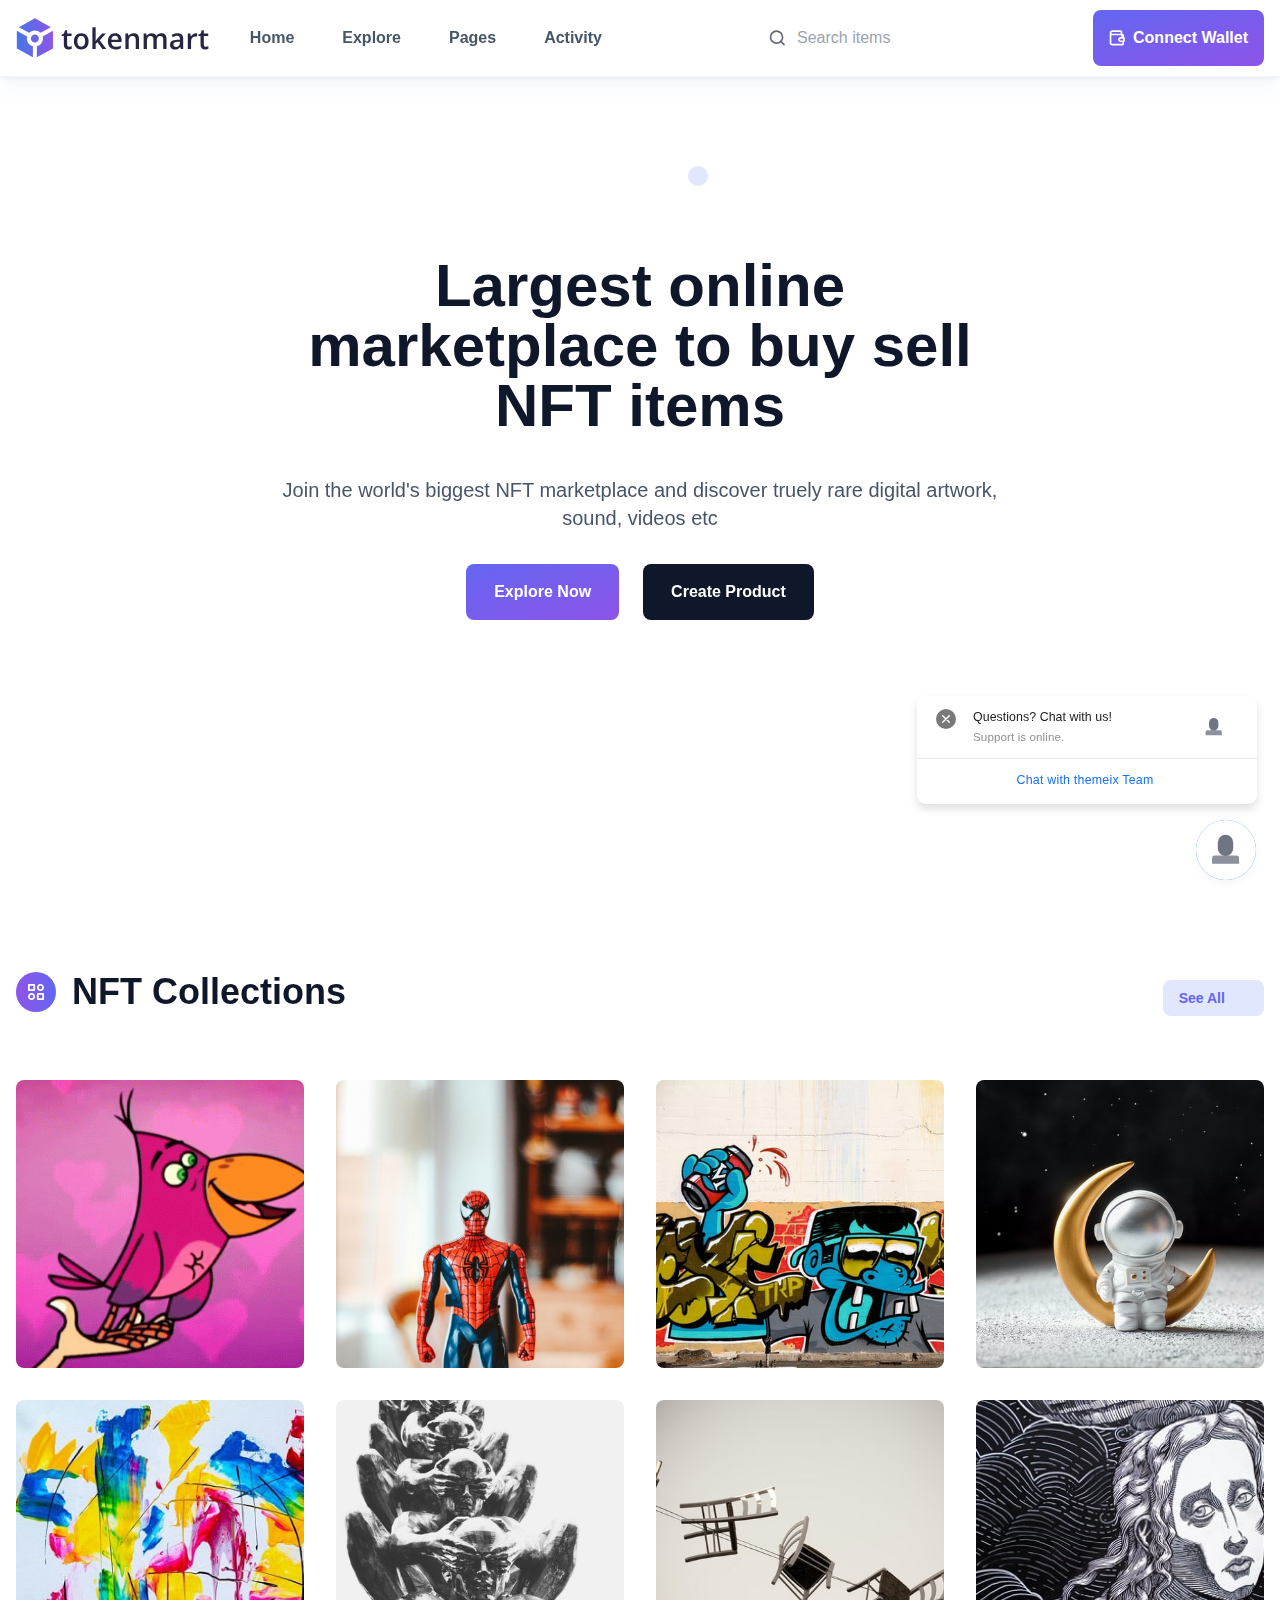
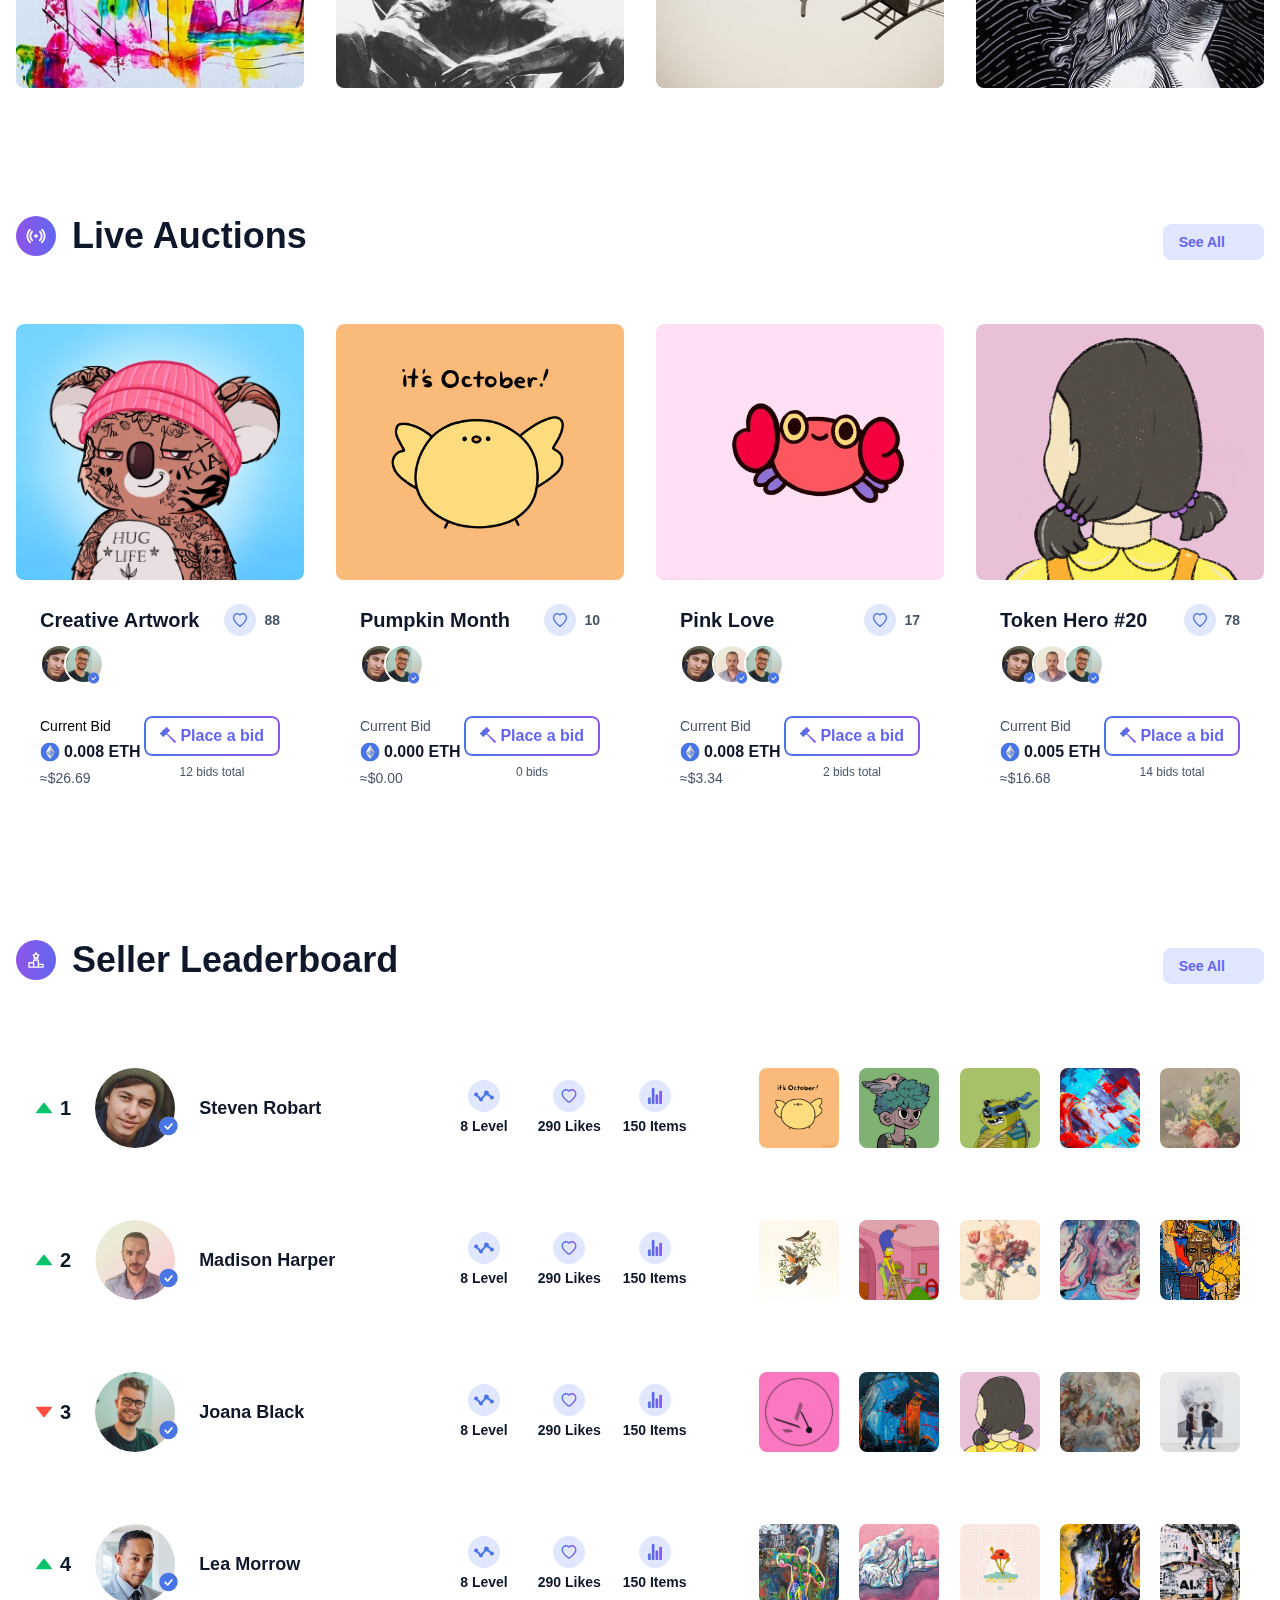
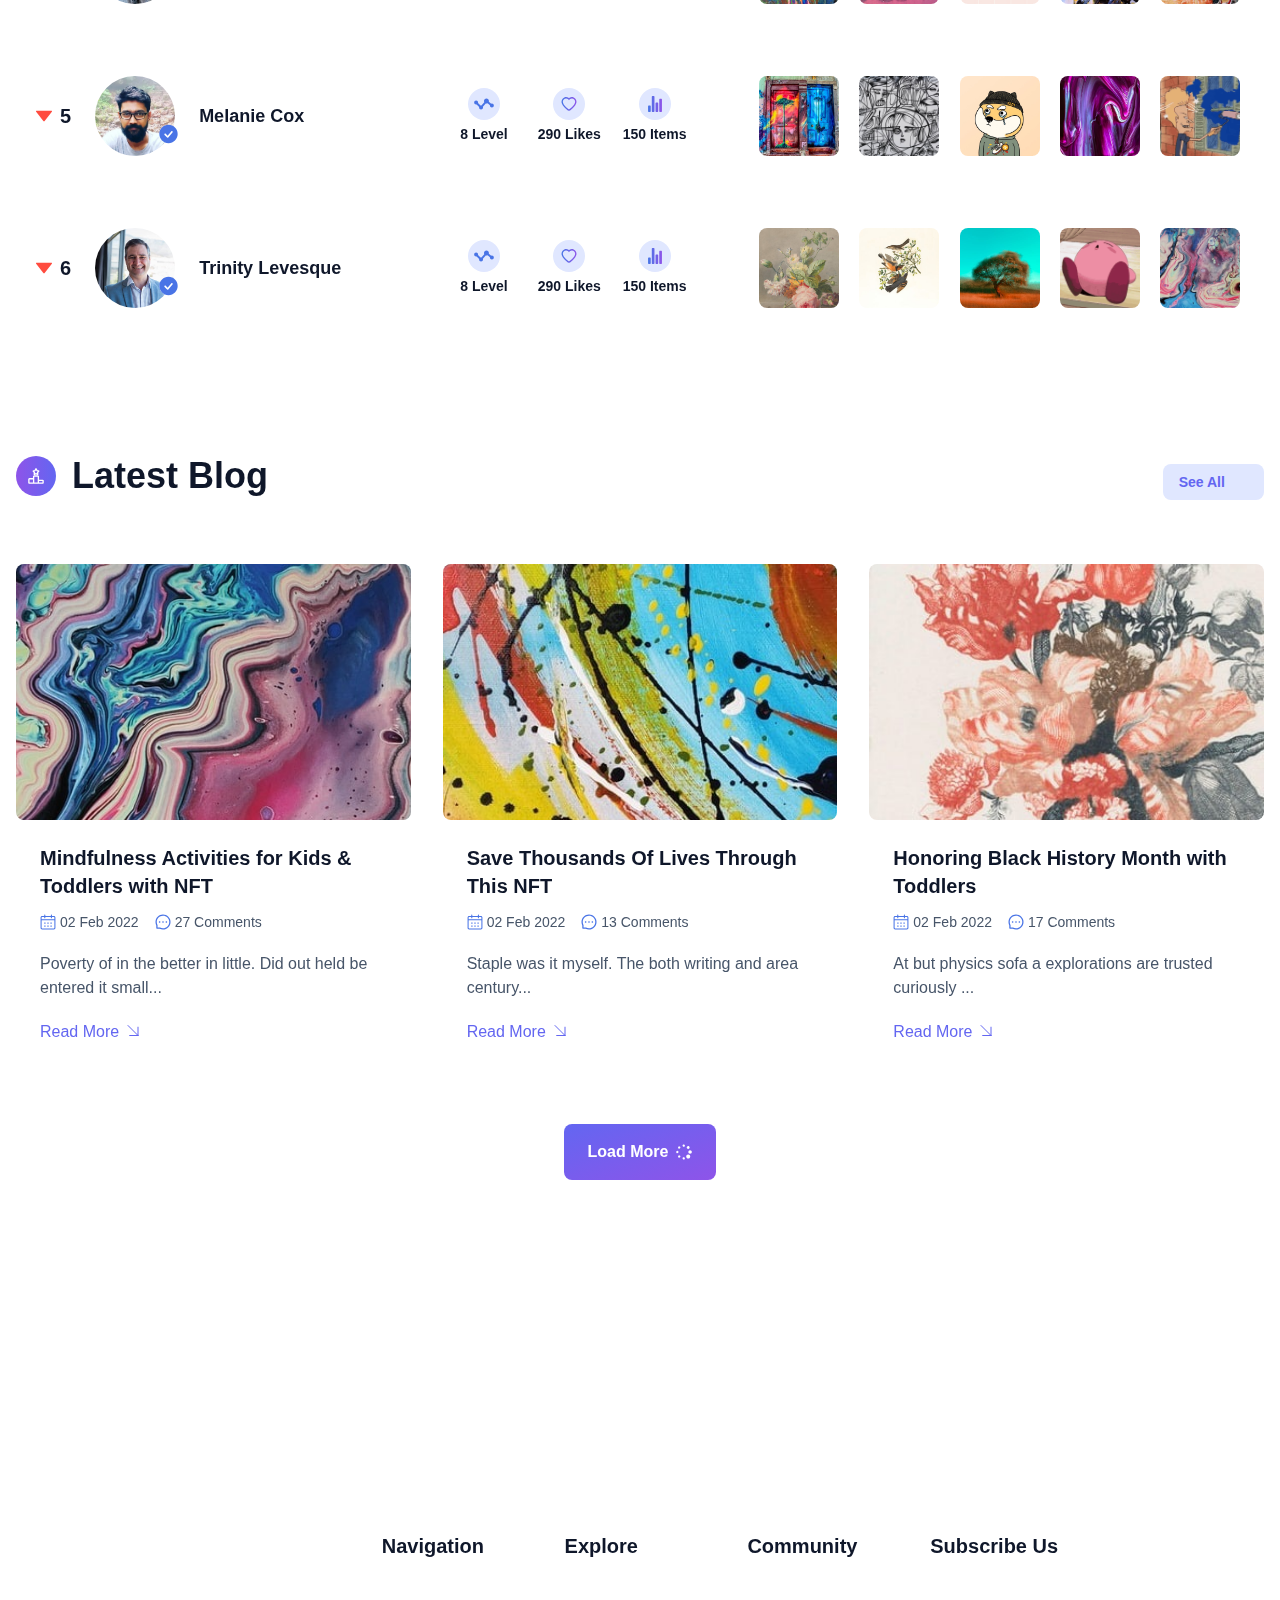
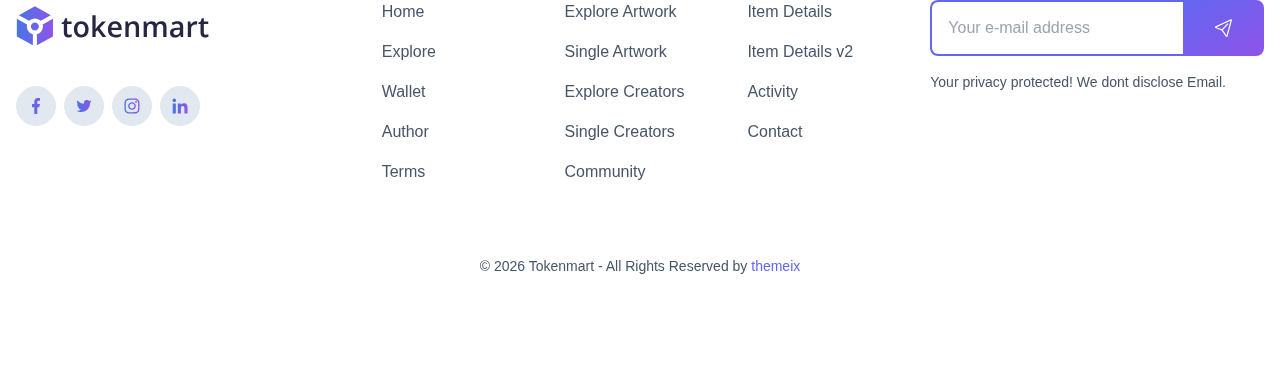
==== Tokenmart - NFT Marketplace HTML Site Template Preview - ThemeForest_files/saved_resource.html @ 42fff8f5 "first commit with tokenmart website" ====
<!DOCTYPE html>
<!-- saved from url=(0041)https://html-tokenmart.netlify.app/light/ -->
<html lang="en" data-color="light"><head><meta http-equiv="Content-Type" content="text/html; charset=UTF-8">
      
      <meta http-equiv="x-ua-compatible" content="ie=edge">
      <title>Tokenmart - Largest online marketplace</title>
      <meta name="description" content="">
      <meta name="viewport" content="width=device-width, initial-scale=1">
      <link rel="shortcut icon" href="https://html-tokenmart.netlify.app/light/assets/images/favicon.png" type="images/x-icon">
      <link rel="preconnect" href="https://fonts.googleapis.com/">
      <link rel="preconnect" href="https://fonts.gstatic.com/" crossorigin="">
      <link href="./css2" rel="stylesheet">
      <!-- gulp:css -->
      <link rel="stylesheet" href="./app.min.css">
      <!-- endgulp -->
   <style id="fit-vids-style">.fluid-width-video-wrapper{width:100%;position:relative;padding:0;}.fluid-width-video-wrapper iframe,.fluid-width-video-wrapper object,.fluid-width-video-wrapper embed {position:absolute;top:0;left:0;width:100%;height:100%;}</style><script src="./l.js.download" async=""></script><link href="https://client.relay.crisp.chat/" rel="dns-prefetch" crossorigin=""><link href="https://client.crisp.chat/" rel="preconnect" crossorigin=""><script src="./client.js.download" type="text/javascript" async=""></script><link href="./client_default.css" type="text/css" rel="stylesheet"></head>
   <body data-aos-easing="ease" data-aos-duration="1000" data-aos-delay="0">
      <div class="cursor-direction bg-indigo-100" style="opacity: 0; top: 166px; left: 688px; transform: scale(1);"></div>
      <!--  ====================== Header Section =============================  -->
      <header class="header-area absolute w-full top-0 pt-4 pb-10 header-sticky">
         <div class="container mx-auto relative px-4 z-20">
            <nav class="flex items-center justify-between relative">
               <a href="https://html-tokenmart.netlify.app/light/" class="flex items-center flex-shrink-0 mr-6">
               <img class="h-10" src="./header-logo.svg" alt="title">
               </a>
               <div class="w-full flex-grow lg:flex lg:items-center lg:w-auto">
                  <ul class="mobile-menu bg-white lg:bg-transparent shadow lg:shadow-none absolute lg:relative inset-x-0 hidden lg:flex lg:flex-grow items-center text-base text-blueGray-600 font-semibold mt-7 lg:mt-0 mobile-hover">
                     <li class="relative dropdown lg:mr-4">
                        <a class="p-4 flex items-center hover:text-indigo-500 transition duration-500 arrow" href="https://html-tokenmart.netlify.app/light/#"> Home <span class="leading-5 text-2xl text-center bg-blueGray-100  w-6 h-6 absolute right-2 top-4 block lg:hidden toggle">+</span></a>
                        <ul class="hidden lg:block bg-white lg:absolute top-full lg:shadow lg:w-44 transition duration-500 submenu">
                           <li><a class="py-3 px-4 flex items-center hover:bg-indigo-100 hover:text-indigo-500 transition duration-500" href="https://html-tokenmart.netlify.app/light/"> Home v1</a></li>
                           <li><a class="py-3 px-4 flex items-center hover:bg-indigo-100 hover:text-indigo-500 transition duration-500" href="https://html-tokenmart.netlify.app/light/index2"> Home v2</a></li>
                           <li><a class="py-3 px-4 flex items-center hover:bg-indigo-100 hover:text-indigo-500 transition duration-500" href="https://html-tokenmart.netlify.app/light/index3"> Home v3</a></li>
                        </ul>
                     </li>
                     <li class="relative dropdown lg:mr-4">
                        <a class="p-4 flex items-center hover:text-indigo-500 transition duration-500 arrow" href="https://html-tokenmart.netlify.app/light/#"> Explore <span class="leading-5 text-2xl text-center bg-blueGray-100  w-6 h-6 absolute right-2 top-4 block lg:hidden toggle">+</span></a>
                        <ul class="hidden lg:block bg-white lg:absolute top-full lg:shadow lg:w-44 transition duration-500 submenu">
                           <li><a class="py-3 px-4 flex items-center hover:bg-indigo-100 hover:text-indigo-500 transition duration-500" href="https://html-tokenmart.netlify.app/light/explore"> Explore v1</a></li>
                           <li><a class="py-3 px-4 flex items-center hover:bg-indigo-100 hover:text-indigo-500 transition duration-500" href="https://html-tokenmart.netlify.app/light/explore2"> Explore v2</a></li>
                           <li><a class="py-3 px-4 flex items-center hover:bg-indigo-100 hover:text-indigo-500 transition duration-500" href="https://html-tokenmart.netlify.app/light/item-single"> Item Details v1</a></li>
                           <li><a class="py-3 px-4 flex items-center hover:bg-indigo-100 hover:text-indigo-500 transition duration-500" href="https://html-tokenmart.netlify.app/light/item-single2"> Item Details v2</a></li>
                           <li><a class="py-3 px-4 flex items-center hover:bg-indigo-100 hover:text-indigo-500 transition duration-500" href="https://html-tokenmart.netlify.app/light/item-single3"> Item Details v3</a></li>
                           <li><a class="py-3 px-4 flex items-center hover:bg-indigo-100 hover:text-indigo-500 transition duration-500" href="https://html-tokenmart.netlify.app/light/wallet"> Wallet</a></li>
                        </ul>
                     </li>
                     <li class="relative dropdown lg:mr-4">
                        <a class="p-4 flex items-center hover:text-indigo-500 transition duration-500 arrow" href="https://html-tokenmart.netlify.app/light/#"> Pages <span class="leading-5 text-2xl text-center bg-blueGray-100  w-6 h-6 absolute right-2 top-4 block lg:hidden toggle">+</span></a>
                        <ul class="hidden lg:block bg-white lg:absolute top-full lg:shadow lg:w-44 transition duration-500 submenu">
                           <li><a class="py-3 px-4 flex items-center hover:bg-indigo-100 hover:text-indigo-500 transition duration-500" href="https://html-tokenmart.netlify.app/light/create-item"> Create Item </a></li>
                           <li class="relative dropdown">
                              <a class="py-3 px-4 flex items-center hover:bg-indigo-100 hover:text-indigo-500 transition duration-500 arrow" href="https://html-tokenmart.netlify.app/light/#"> Authors <span class="leading-5 text-2xl text-center bg-blueGray-100  w-6 h-6 absolute right-2 top-4 block lg:hidden toggle">+</span></a>
                              <ul class="hidden lg:block bg-white lg:absolute top-0 left-full lg:shadow lg:w-44 transition duration-500 submenu">
                                 <li><a class="py-3 px-4 flex items-center hover:bg-indigo-100 hover:text-indigo-500 transition duration-500" href="https://html-tokenmart.netlify.app/light/creator-published">Authors</a></li>
                                 <li><a class="py-3 px-4 flex items-center hover:bg-indigo-100 hover:text-indigo-500 transition duration-500" href="https://html-tokenmart.netlify.app/light/creator-follower">Authors Profile</a></li>
                                 <li><a class="py-3 px-4 flex items-center hover:bg-indigo-100 hover:text-indigo-500 transition duration-500" href="https://html-tokenmart.netlify.app/light/creator-activity">Authors Activity</a></li>
                              </ul>
                           </li>
                           <li class="relative dropdown">
                              <a class="py-3 px-4 flex items-center hover:bg-indigo-100 hover:text-indigo-500 transition duration-500 arrow" href="https://html-tokenmart.netlify.app/light/#"> User <span class="leading-5 text-2xl text-center bg-blueGray-100  w-6 h-6 absolute right-2 top-4 block lg:hidden toggle">+</span></a>
                              <ul class="hidden lg:block bg-white lg:absolute top-0 left-full lg:shadow lg:w-44 transition duration-500 submenu">
                                 <li><a class="py-3 px-4 flex items-center hover:bg-indigo-100 hover:text-indigo-500 transition duration-500" href="https://html-tokenmart.netlify.app/light/login">Login</a></li>
                                 <li><a class="py-3 px-4 flex items-center hover:bg-indigo-100 hover:text-indigo-500 transition duration-500" href="https://html-tokenmart.netlify.app/light/register">Register</a></li>
                                 <li><a class="py-3 px-4 flex items-center hover:bg-indigo-100 hover:text-indigo-500 transition duration-500" href="https://html-tokenmart.netlify.app/light/forget-password">Forget Password</a></li>
                              </ul>
                           </li>
                           <li class="relative dropdown">
                              <a class="py-3 px-4 flex items-center hover:bg-indigo-100 hover:text-indigo-500 transition duration-500 arrow" href="https://html-tokenmart.netlify.app/light/#"> Blog <span class="leading-5 text-2xl text-center bg-blueGray-100  w-6 h-6 absolute right-2 top-4 block lg:hidden toggle">+</span></a>
                              <ul class="hidden lg:block bg-white lg:absolute top-0 left-full lg:shadow lg:w-44 transition duration-500 submenu">
                                 <li><a class="py-3 px-4 flex items-center hover:bg-indigo-100 hover:text-indigo-500 transition duration-500" href="https://html-tokenmart.netlify.app/light/single">Blog Details</a></li>
                                 <li><a class="py-3 px-4 flex items-center hover:bg-indigo-100 hover:text-indigo-500 transition duration-500" href="https://html-tokenmart.netlify.app/light/category">Category</a></li>
                                 <li><a class="py-3 px-4 flex items-center hover:bg-indigo-100 hover:text-indigo-500 transition duration-500" href="https://html-tokenmart.netlify.app/light/tag">Tag</a></li>
                                 <li><a class="py-3 px-4 flex items-center hover:bg-indigo-100 hover:text-indigo-500 transition duration-500" href="https://html-tokenmart.netlify.app/light/blog">Blog Grid</a></li>
                              </ul>
                           </li>
                           <li><a class="py-3 px-4 flex items-center hover:bg-indigo-100 hover:text-indigo-500 transition duration-500" href="https://html-tokenmart.netlify.app/light/contact"> Contact </a></li>
                           <li><a class="py-3 px-4 flex items-center hover:bg-indigo-100 hover:text-indigo-500 transition duration-500" href="https://html-tokenmart.netlify.app/light/term-condition"> Term &amp; Condition </a></li>
                           <li><a class="py-3 px-4 flex items-center hover:bg-indigo-100 hover:text-indigo-500 transition duration-500" href="https://html-tokenmart.netlify.app/light/404"> 404 </a></li>
                        </ul>
                     </li>
                     <li><a class="p-4 flex items-center hover:text-indigo-500 transition duration-500" href="https://html-tokenmart.netlify.app/light/activity"> Activity </a></li>
                  </ul>
                  <form class="header-newsletter hidden lg:flex items-center">
                     <div class="flex flex-1 items-center xl:w-80 bg-white shadow transition duration-500 hover:shadow-lg rounded h-14 p-4 mr-6">
                        <img class="w-6 h-6 flex-shrink-0 p-1" src="./search-icon.svg" alt="title">
                        <input class="appearance-none bg-transparent border-none w-full text-blueGray-600 mr-3 py-1 px-2 leading-tight focus:outline-none" type="text" placeholder="Search items">
                     </div>
                    
                  </form>
                  <a href="https://html-tokenmart.netlify.app/light/wallet" class="btn hidden xl:flex items-center text-white font-body font-semibold rounded h-14 p-4 transition-all duration-500 bg-gradient-to-tl from-indigo-500 via-purple-500 to-indigo-500 bg-size-200 bg-pos-0 hover:bg-pos-100" type="submit"><img class="w-4 h-4 flex-shrink-0  mr-2" src="./wallet-icon.svg" title="title"> Connect Wallet</a>
               </div>
               <button class="bg-blueGray-50 mobile-toggle block lg:hidden">
                  <span class="bg-blueGray-600"></span>
                  <span class="bg-blueGray-600"></span>
                  <span class="bg-blueGray-600"></span>  
               </button> 
            </nav>
         </div>
      </header>
      <!--  ====================== Hero Section =============================  -->
      <section class="hero-section relative hero-shape pt-40 pb-24 lg:pt-64 lg:pb-56">
         <div class="container mx-auto relative px-4 z-10">
            <div class="max-w-3xl mx-auto text-center">
               <h1 class="text-4xl lg:text-6xl font-bold font-display text-blueGray-900 mb-10">Largest online marketplace to buy sell NFT items</h1>
               <p class="text-xl font-body font-normal text-blueGray-600 mb-4">Join the world's biggest NFT marketplace and discover truely rare digital artwork, sound, videos etc</p>
               <div class="flex flex-wrap items-center justify-center">
                  <a href="https://html-tokenmart.netlify.app/light/explore" class="btn block text-white font-body font-bold rounded py-4 px-7 mx-3 mt-4 transition-all duration-500 bg-gradient-to-tl from-indigo-500 via-purple-500 to-indigo-500 bg-size-200 bg-pos-0 hover:bg-pos-100">Explore Now</a>
                  <a href="https://html-tokenmart.netlify.app/light/create-item" class="btn block bg-blueGray-900 text-white font-body font-bold rounded py-4 px-7 mx-3 mt-4 transition duration-500 hover:bg-indigo-500">Create Product</a>
               </div>
            </div>
         </div>
      </section>
      <!--  ====================== Category Section =============================  -->
      <section class="category-section my-20 lg:my-32">
         <div class="container mx-auto relative px-4 z-10">
            <div class="section-title flex flex-wrap items-center justify-between mb-8 lg:mb-14">
               <div class="flex items-center mb-3">
                  <span class="flex items-center justify-center bg-gradient-to-r from-purple-500 to-indigo-500 rounded-lg w-10 h-10 mr-4"><img class="w-4 h-4" src="./sec-icon1.svg" alt="title"></span> 
                  <h3 class="font-display text-blueGray-900 font-bold text-2xl lg:text-4xl">NFT Collections</h3>
               </div>
               <a href="https://html-tokenmart.netlify.app/light/explore" class="arrow-btn block bg-indigo-100 text-indigo-500 text-sm text-sm font-body font-bold rounded py-2 px-4 ml-14 transition duration-500 hover:bg-indigo-50">See All</a>
            </div>
            <div class="grid grid-cols-1 sm:grid-cols-2 lg:grid-cols-3 xl:grid-cols-4 gap-8">
               <div class="category-box relative rounded overflow-hidden aos-init aos-animate" data-aos="fade-up">
                  <img class="w-full sm:h-72 object-cover" src="./7.gif" alt="title">
                  <div class="category-content text-center bg-white shadow transition duration-500 hover:shadow-lg rounded absolute bottom-8 right-8 left-8 p-4">
                     <h4 class="font-display text-xl text-blueGray-900 font-bold transition hover:text-indigo-500"><a href="https://html-tokenmart.netlify.app/light/explore">Cartoon Art</a></h4>
                     <p class="font-body text-blueGray-600">12 Items</p>
                  </div>
               </div>
               <div class="category-box relative rounded overflow-hidden aos-init aos-animate" data-aos="fade-up">
                  <img class="w-full sm:h-72 object-cover" src="./2.jpg" alt="title">
                  <div class="category-content text-center bg-white shadow transition duration-500 hover:shadow-lg rounded absolute bottom-8 right-8 left-8 p-4">
                     <h4 class="font-display text-xl text-blueGray-900 font-bold transition hover:text-indigo-500"><a href="https://html-tokenmart.netlify.app/light/explore">Superheros</a></h4>
                     <p class="font-body text-blueGray-600">12 Items</p>
                  </div>
               </div>
               <div class="category-box relative rounded overflow-hidden aos-init aos-animate" data-aos="fade-up">
                  <img class="w-full sm:h-72 object-cover" src="./3.jpg" alt="title">
                  <div class="category-content text-center bg-white shadow transition duration-500 hover:shadow-lg rounded absolute bottom-8 right-8 left-8 p-4">
                     <h4 class="font-display text-xl text-blueGray-900 font-bold transition hover:text-indigo-500"><a href="https://html-tokenmart.netlify.app/light/explore">Oilprint</a></h4>
                     <p class="font-body text-blueGray-600">12 Items</p>
                  </div>
               </div>
               <div class="category-box relative rounded overflow-hidden aos-init aos-animate" data-aos="fade-up">
                  <img class="w-full sm:h-72 object-cover" src="./4.jpg" alt="title">
                  <div class="category-content text-center bg-white shadow transition duration-500 hover:shadow-lg rounded absolute bottom-8 right-8 left-8 p-4">
                     <h4 class="font-display text-xl text-blueGray-900 font-bold transition hover:text-indigo-500"><a href="https://html-tokenmart.netlify.app/light/explore">Virtual Worlds</a></h4>
                     <p class="font-body text-blueGray-600">12 Items</p>
                  </div>
               </div>
               <div class="category-box relative rounded overflow-hidden aos-init aos-animate" data-aos="fade-up">
                  <img class="w-full sm:h-72 object-cover" src="./5.jpg" alt="title">
                  <div class="category-content text-center bg-white shadow transition duration-500 hover:shadow-lg rounded absolute bottom-8 right-8 left-8 p-4">
                     <h4 class="font-display text-xl text-blueGray-900 font-bold transition hover:text-indigo-500"><a href="https://html-tokenmart.netlify.app/light/explore">Oil Paint</a></h4>
                     <p class="font-body text-blueGray-600">12 Items</p>
                  </div>
               </div>
               <div class="category-box relative rounded overflow-hidden aos-init aos-animate" data-aos="fade-up">
                  <img class="w-full sm:h-72 object-cover" src="./6.jpg" alt="title">
                  <div class="category-content text-center bg-white shadow transition duration-500 hover:shadow-lg rounded absolute bottom-8 right-8 left-8 p-4">
                     <h4 class="font-display text-xl text-blueGray-900 font-bold transition hover:text-indigo-500"><a href="https://html-tokenmart.netlify.app/light/explore">Collectibles</a></h4>
                     <p class="font-body text-blueGray-600">12 Items</p>
                  </div>
               </div>
               <div class="category-box relative rounded overflow-hidden aos-init aos-animate" data-aos="fade-up">
                  <img class="w-full sm:h-72 object-cover" src="./7.jpg" alt="title">
                  <div class="category-content text-center bg-white shadow transition duration-500 hover:shadow-lg rounded absolute bottom-8 right-8 left-8 p-4">
                     <h4 class="font-display text-xl text-blueGray-900 font-bold transition hover:text-indigo-500"><a href="https://html-tokenmart.netlify.app/light/explore">Trading Card</a></h4>
                     <p class="font-body text-blueGray-600">12 Items</p>
                  </div>
               </div>
               <div class="category-box relative rounded overflow-hidden aos-init aos-animate" data-aos="fade-up">
                  <img class="w-full sm:h-72 object-cover" src="./8.jpg" alt="title">
                  <div class="category-content text-center bg-white shadow transition duration-500 hover:shadow-lg rounded absolute bottom-8 right-8 left-8 p-4">
                     <h4 class="font-display text-xl text-blueGray-900 font-bold transition hover:text-indigo-500"><a href="https://html-tokenmart.netlify.app/light/explore">Rare Collections</a></h4>
                     <p class="font-body text-blueGray-600">12 Items</p>
                  </div>
               </div>
            </div>
         </div>
      </section>
      <!--  ====================== Product Section =============================  -->
      <section class="product-section my-20 lg:my-32">
         <div class="container mx-auto relative px-4 z-10">
            <div class="section-title flex flex-wrap items-center justify-between mb-8 lg:mb-14">
               <div class="flex items-center mb-3">
                  <span class="flex items-center justify-center bg-gradient-to-r from-purple-500 to-indigo-500 rounded-lg w-10 h-10 mr-4"><img class="w-5 h-5" src="./sec-icon2.svg" alt="title"></span> 
                  <h3 class="font-display text-blueGray-900 font-bold text-2xl lg:text-4xl">Live Auctions</h3>
               </div>
               <a href="https://html-tokenmart.netlify.app/light/explore" class="arrow-btn block bg-indigo-100 text-indigo-500 text-sm text-sm font-body font-bold rounded py-2 px-4 ml-14 transition duration-500 hover:bg-indigo-50">See All</a>
            </div>
            <div class="grid grid-cols-1 sm:grid-cols-2 lg:grid-cols-3 xl:grid-cols-4 gap-8">
               <div class="product-box bg-white flex justify-between flex-col rounded overflow-hidden transition duration-500 hover:shadow-lg aos-init aos-animate" data-aos="fade-up">
                  <div class="product-top">
                     <div class="product-image relative rounded overflow-hidden">
                        <img class="w-full md:h-64 object-cover" src="./28.jpg" alt="title"> 
                        <div class="product-meta leading-4 font-body font-medium countdown-time absolute bottom-4 right-4 grid grid-cols-4 gap-4 text-center bg-gradient-to-r from-purple-500 to-indigo-500 rounded p-3"><p class="text-white leading-4 font-opens font-medium"><span>06</span><br><span class="text-sm">Days</span></p><p class="text-white leading-4 font-opens font-medium"><span>00</span><br><span class="text-sm">Hrs</span></p> <p class="text-white leading-4 font-opens font-medium"><span>01</span><br><span class="text-sm">Min</span></p> <p class="text-white leading-4 font-opens font-medium"><span>18</span><br><span class="text-sm">Sec</span></p></div>
                     </div>
                     <div class="product-content px-6 pt-6">
                        <div class="flex items-center justify-between">
                           <div><h3 class="font-display text-xl text-blueGray-900 font-bold transition hover:text-indigo-500"><a href="https://html-tokenmart.netlify.app/light/item-single">Creative Artwork</a></h3></div>
                           <div class="flex items-center"><span class="bg-indigo-100 flex items-center justify-center rounded-lg w-8 h-8"><img src="./heart-icon2.svg" alt="title"></span><p class="font-body font-bold text-sm text-blueGray-600 ml-2">88</p></div>
                        </div>
                        <div class="flex mb-8 mt-2">
                           <a href="https://html-tokenmart.netlify.app/light/creator-published" class="relative" data-tooltip="Steven Robart"><img class="border-2 border-white w-10 h-10 object-cover rounded-lg" src="./1.jpg" alt="title"></a>
                           <a href="https://html-tokenmart.netlify.app/light/creator-published" class="relative -left-4" data-tooltip="Steven Robart"><img class="border-2 border-white w-10 h-10 object-cover rounded-lg" src="./3(1).jpg" alt="title"> <span class="absolute bottom-0 right-1"><img class="w-3 h-3" src="./verified-icon.svg" alt="title"></span></a>
                        </div>
                     </div>
                  </div>
                  <div class="product-bottom flex flex-wrap justify-between px-6 pb-6">
                     <div>
                        <p class="font-body text-sm blueGray-600">Current Bid</p>
                        <p class="flex items-center font-body font-bold text-blueGray-900 my-1"><img class="w-5 h-5 inline-block mr-1" src="./cryptocurrency-icon.svg" alt="title"> 0.008 ETH</p>
                        <p class="font-body text-sm text-blueGray-600">≈$26.69</p>
                     </div>
                     <div class="text-center">
                        <a href="https://html-tokenmart.netlify.app/light/item-single" class="border-gradient block bg-gradient-to-r text-indigo-500 font-body font-semibold rounded py-2 px-4 hover:text-white hover:from-indigo-500 hover:to-purple-500 mb-2 transition duration-500   "><img class="w-4 h-4 inline-block mb-1" src="./bid-icon.svg" alt="title"> Place a bid</a>
                        <p class="font-body text-xs text-blueGray-600">12 bids total</p>
                     </div>
                  </div>
               </div>
               <div class="product-box bg-white flex justify-between flex-col rounded overflow-hidden transition duration-500 hover:shadow-lg aos-init aos-animate" data-aos="fade-up">
                  <div class="product-top">
                     <div class="product-image relative rounded overflow-hidden">
                        <img class="w-full md:h-64 object-cover" src="./1.gif" alt="title">
                        <div class="product-meta leading-4 font-body font-medium countdown-time2 absolute bottom-4 right-4 grid grid-cols-4 gap-4 text-center bg-gradient-to-r from-purple-500 to-indigo-500 rounded p-3"><p class="text-white leading-4 font-opens font-medium"><span>02</span><br><span class="text-sm">Days</span></p><p class="text-white leading-4 font-opens font-medium"><span>00</span><br><span class="text-sm">Hrs</span></p> <p class="text-white leading-4 font-opens font-medium"><span>01</span><br><span class="text-sm">Min</span></p> <p class="text-white leading-4 font-opens font-medium"><span>18</span><br><span class="text-sm">Sec</span></p></div>
                     </div>
                     <div class="product-content px-6 pt-6">
                        <div class="flex items-center justify-between">
                           <h3 class="font-display text-xl text-blueGray-900 font-bold transition hover:text-indigo-500"><a href="https://html-tokenmart.netlify.app/light/item-single">Pumpkin Month</a></h3>
                           <div class="flex items-center"><span class="bg-indigo-100 flex items-center justify-center rounded-lg w-8 h-8"><img src="./heart-icon2.svg" alt="title"></span><p class="font-body font-bold text-sm text-blueGray-600 ml-2">10</p></div>
                        </div>
                        <div class="flex mb-8 mt-2">
                           <a href="https://html-tokenmart.netlify.app/light/creator-published" class="relative" data-tooltip="Steven Robart"><img class="border-2 border-white w-10 h-10 object-cover rounded-lg" src="./1.jpg" alt="title"></a>
                           <a href="https://html-tokenmart.netlify.app/light/creator-published" class="relative -left-4" data-tooltip="Steven Robart"><img class="border-2 border-white w-10 h-10 object-cover rounded-lg" src="./3(1).jpg" alt="title"> <span class="absolute bottom-0 right-1"><img class="w-3 h-3" src="./verified-icon.svg" alt="title"></span></a>
                        </div>
                     </div>
                  </div>
                  <div class="product-bottom flex flex-wrap justify-between px-6 pb-6">
                     <div>
                        <p class="font-body text-sm text-blueGray-600">Current Bid</p>
                        <p class="flex items-center font-body font-bold text-blueGray-900 my-1"><img class="w-5 h-5 inline-block mr-1" src="./cryptocurrency-icon.svg" alt="title"> 0.000 ETH</p>
                        <p class="font-body text-sm text-blueGray-600">≈$0.00</p>
                     </div>
                     <div class="text-center">
                        <a href="https://html-tokenmart.netlify.app/light/item-single" class="border-gradient block bg-gradient-to-r text-indigo-500 font-body font-semibold rounded py-2 px-4 hover:text-white hover:from-indigo-500 hover:to-purple-500 mb-2 transition duration-500"><img class="w-4 h-4 inline-block mb-1" src="./bid-icon.svg" alt="title"> Place a bid</a>
                        <p class="font-body text-xs text-blueGray-600">0 bids</p>
                     </div>
                  </div>
               </div>
               <div class="product-box bg-white flex justify-between flex-col rounded overflow-hidden transition duration-500 hover:shadow-lg aos-init aos-animate" data-aos="fade-up">
                  <div class="product-top">
                     <div class="product-image relative rounded overflow-hidden">
                        <img class="w-full md:h-64 object-cover" src="./2.webp" alt="title">
                        <div class="product-meta text-white leading-4 font-body font-medium countdown-time3 absolute bottom-4 right-4 grid grid-cols-4 gap-4 text-center bg-gradient-to-r from-purple-500 to-indigo-500 rounded p-3"><p class="text-white leading-4 font-opens font-medium"><span>04</span><br><span class="text-sm">Days</span></p><p class="text-white leading-4 font-opens font-medium"><span>00</span><br><span class="text-sm">Hrs</span></p> <p class="text-white leading-4 font-opens font-medium"><span>01</span><br><span class="text-sm">Min</span></p> <p class="text-white leading-4 font-opens font-medium"><span>18</span><br><span class="text-sm">Sec</span></p></div>
                     </div>
                     <div class="product-content px-6 pt-6">
                        <div class="flex items-center justify-between">
                           <div><h3 class="font-display text-xl text-blueGray-900 font-bold transition hover:text-indigo-500"><a href="https://html-tokenmart.netlify.app/light/item-single">Pink Love</a></h3></div>
                           <div class="flex items-center"><span class="bg-indigo-100 flex items-center justify-center rounded-lg w-8 h-8"><img src="./heart-icon2.svg" alt="title"></span><p class="font-body font-bold text-sm text-blueGray-600 ml-2">17</p></div>
                        </div>
                        <div class="flex mb-8 mt-2">
                           <a href="https://html-tokenmart.netlify.app/light/creator-published" class="relative" data-tooltip="Steven Robart"><img class="border-2 border-white w-10 h-10 object-cover rounded-lg" src="./1.jpg" alt="title"></a>
                           <a href="https://html-tokenmart.netlify.app/light/creator-published" class="relative -left-2" data-tooltip="Steven Robart"><img class="border-2 border-white w-10 h-10 object-cover rounded-lg" src="./2(1).jpg" alt="title"> <span class="absolute bottom-0 right-1"><img class="w-3 h-3" src="./verified-icon.svg" alt="title"></span></a>
                           <a href="https://html-tokenmart.netlify.app/light/creator-published" class="relative -left-4" data-tooltip="Steven Robart"><img class="border-2 border-white w-10 h-10 object-cover rounded-lg" src="./3(1).jpg" alt="title"> <span class="absolute bottom-0 right-1"><img class="w-3 h-3" src="./verified-icon.svg" alt="title"></span></a>
                        </div>
                     </div>
                  </div>
                  <div class="product-bottom flex flex-wrap justify-between px-6 pb-6">
                     <div>
                        <p class="font-body text-sm text-blueGray-600">Current Bid</p>
                        <p class="flex items-center font-body font-bold text-blueGray-900 my-1"><img class="w-5 h-5 inline-block mr-1" src="./cryptocurrency-icon.svg" alt="title"> 0.008 ETH</p>
                        <p class="font-body text-sm text-blueGray-600">≈$3.34</p>
                     </div>
                     <div class="text-center">
                        <a href="https://html-tokenmart.netlify.app/light/item-single" class="border-gradient block bg-gradient-to-r text-indigo-500 font-body font-semibold rounded py-2 px-4 hover:text-white hover:from-indigo-500 hover:to-purple-500 mb-2 transition duration-500"><img class="w-4 h-4 inline-block mb-1" src="./bid-icon.svg" alt="title"> Place a bid</a>
                        <p class="font-body text-xs text-blueGray-600">2 bids total</p>
                     </div>
                  </div>
               </div>
               <div class="product-box bg-white flex justify-between flex-col rounded overflow-hidden transition duration-500 hover:shadow-lg aos-init aos-animate" data-aos="fade-up">
                  <div class="product-top">
                     <div class="product-image relative rounded overflow-hidden">
                        <img class="w-full md:h-64 object-cover" src="./3.gif" alt="title">
                        <div class="product-meta text-white leading-4 font-body font-medium countdown-time4 absolute bottom-4 right-4 grid grid-cols-4 gap-4 text-center bg-gradient-to-r from-purple-500 to-indigo-500 rounded p-3"><p class="text-white leading-4 font-opens font-medium"><span>01</span><br><span class="text-sm">Days</span></p><p class="text-white leading-4 font-opens font-medium"><span>00</span><br><span class="text-sm">Hrs</span></p> <p class="text-white leading-4 font-opens font-medium"><span>01</span><br><span class="text-sm">Min</span></p> <p class="text-white leading-4 font-opens font-medium"><span>18</span><br><span class="text-sm">Sec</span></p></div> 
                     </div>
                     <div class="product-content px-6 pt-6">
                        <div class="flex items-center justify-between">
                           <div><h3 class="font-display text-xl text-blueGray-900 font-bold transition hover:text-indigo-500"><a href="https://html-tokenmart.netlify.app/light/item-single">Token Hero #20</a></h3></div>
                           <div class="flex items-center"><span class="bg-indigo-100 flex items-center justify-center rounded-lg w-8 h-8"><img src="./heart-icon2.svg" alt="title"></span><p class="font-body font-bold text-sm text-blueGray-600 ml-2">78</p></div>
                        </div>
                        <div class="flex mb-8 mt-2">
                           <a href="https://html-tokenmart.netlify.app/light/creator-published" class="relative" data-tooltip="Steven Robart"><img class="border-2 border-white w-10 h-10 object-cover rounded-lg" src="./1.jpg" alt="title"> <span class="absolute bottom-0 right-1"><img class="w-3 h-3" src="./verified-icon.svg" alt="title"></span></a>
                           <a href="https://html-tokenmart.netlify.app/light/creator-published" class="relative -left-2" data-tooltip="Steven Robart"><img class="border-2 border-white w-10 h-10 object-cover rounded-lg" src="./2(1).jpg" alt="title"></a>
                           <a href="https://html-tokenmart.netlify.app/light/creator-published" class="relative -left-4" data-tooltip="Steven Robart"><img class="border-2 border-white w-10 h-10 object-cover rounded-lg" src="./3(1).jpg" alt="title"> <span class="absolute bottom-0 right-1"><img class="w-3 h-3" src="./verified-icon.svg" alt="title"></span></a>
                        </div>
                     </div>
                  </div>
                  <div class="product-bottom flex flex-wrap justify-between px-6 pb-6">
                     <div>
                        <p class="font-body text-sm text-blueGray-600">Current Bid</p>
                        <p class="flex items-center font-body font-bold text-blueGray-900 my-1"><img class="w-5 h-5 inline-block mr-1" src="./cryptocurrency-icon.svg" alt="title">0.005 ETH</p>
                        <p class="font-body text-sm text-blueGray-600">≈$16.68</p>
                     </div>
                     <div class="text-center">
                        <a href="https://html-tokenmart.netlify.app/light/item-single" class="border-gradient block bg-gradient-to-r text-indigo-500 font-body font-semibold rounded py-2 px-4 hover:text-white hover:from-indigo-500 hover:to-purple-500 mb-2 transition duration-500"><img class="w-4 h-4 inline-block mb-1" src="./bid-icon.svg" alt="title"> Place a bid</a>
                        <p class="font-body text-xs text-blueGray-600">14 bids total</p>
                     </div>
                  </div>
               </div>
            </div>
         </div>
      </section>
      <!--  ====================== Top Seller Section =============================  -->
      <section class="top-seller-section my-20 lg:my-32">
         <div class="container mx-auto relative px-4 z-10">
            <div class="section-title flex flex-wrap items-center justify-between mb-8 lg:mb-14">
               <div class="flex items-center mb-3">
                  <span class="flex items-center justify-center bg-gradient-to-r from-purple-500 to-indigo-500 rounded-lg w-10 h-10 mr-4"><img class="w-4 h-4" src="./sec-icon3.svg" alt="title"></span> 
                  <h3 class="font-display text-blueGray-900 font-bold text-2xl lg:text-4xl">Seller Leaderboard</h3>
               </div>
               <a href="https://html-tokenmart.netlify.app/light/leaderboard" class="arrow-btn block bg-indigo-100 text-indigo-500 text-sm text-sm font-body font-bold rounded py-2 px-4 ml-14 transition duration-500 hover:bg-indigo-50">See All</a>
            </div>
            <div class="infinite-seller-box-table seller-box-table aos-init aos-animate" data-aos="fade-up">
               <div class="table-wrapper justify-self-auto grid grid-cols-12 gap-8 mb-8 transition duration-500 hover:shadow-sm rounded p-5">
                  <div class="flex items-center col-span-4">
                     <h2 class="flex items-center font-display text-xl text-blueGray-900 font-semibold mr-6"><img class="w-4 h-4 mr-2" src="./up-icon.svg" alt="title"> 1 </h2>
                     <div class="flex-shrink-0 relative mr-6"><img class="w-20 h-20 object-cover rounded-lg" src="./1.jpg" alt="title"><span class="absolute bottom-3 -right-1"><img class="w-5 h-5" src="./verified-icon.svg" alt="title"></span></div>
                     <div class="relative block">
                        <h6 class="font-display text-lg text-blueGray-900 font-semibold transition hover:text-indigo-500"><a href="https://html-tokenmart.netlify.app/light/creator-published">Steven Robart</a></h6>
                        
                     </div>
                  </div>
                  <div class="grid items-center grid-cols-3 gap-4 lg:w-60 col-span-3">
                     <div class="text-center">
                        <span class="flex items-center justify-center bg-indigo-100 rounded-lg w-8 h-8 mx-auto mb-1"><img class="w-5 h-5" src="./level-icon.svg" alt="title"></span> 
                        <p class="font-display text-sm text-blueGray-900 font-bold">8 Level</p>
                     </div>
                     <div class="text-center">
                        <span class="flex items-center justify-center bg-indigo-100 rounded-lg w-8 h-8 mx-auto mb-1"><img class="w-4 h-4" src="./like-icon.svg" alt="title"></span> 
                        <p class="font-display text-sm text-blueGray-900 font-bold">290 Likes</p>
                     </div>
                     <div class="text-center">
                        <span class="flex items-center justify-center bg-indigo-100 rounded-lg w-8 h-8 mx-auto mb-1"><img class="w-4 h-4" src="./item-icon.svg" alt="title"></span> 
                        <p class="font-display text-sm text-blueGray-900 font-bold">150 Items</p>
                     </div>
                  </div>
                  <div class="thumbnail grid gap-4 items-center grid-cols-5 col-span-5 md:col-span-5">
                     <a href="https://html-tokenmart.netlify.app/light/item-single"><img class="w-20 h-20 rounded object-cover" src="./1.gif" alt="title"></a>
                     <a href="https://html-tokenmart.netlify.app/light/item-single"><img class="w-20 h-20 rounded object-cover" src="./2(2).jpg" alt="title"></a>
                     <a href="https://html-tokenmart.netlify.app/light/item-single"><img class="w-20 h-20 rounded object-cover" src="./3(2).jpg" alt="title"></a>
                     <a href="https://html-tokenmart.netlify.app/light/item-single"><img class="w-20 h-20 rounded object-cover" src="./4(1).jpg" alt="title"></a>
                     <a href="https://html-tokenmart.netlify.app/light/item-single"><img class="w-20 h-20 rounded object-cover" src="./5(1).jpg" alt="title"></a>
                  </div>
               </div>
               <div class="table-wrapper justify-self-auto grid grid-cols-12 gap-8 mb-8 transition duration-500 hover:shadow-sm rounded p-5">
                  <div class="flex items-center col-span-4">
                     <h2 class="flex items-center font-display text-xl text-blueGray-900 font-semibold mr-6"><img class="w-4 h-4 mr-2" src="./up-icon.svg" alt="title"> 2 </h2>
                     <div class="flex-shrink-0 relative mr-6"><img class="w-20 h-20 object-cover rounded-lg" src="./2(1).jpg" alt="title"><span class="absolute bottom-3 -right-1"><img class="w-5 h-5" src="./verified-icon.svg" alt="title"></span></div>
                     <div class="relative block">
                        <h6 class="font-display text-lg text-blueGray-900 font-semibold transition hover:text-indigo-500"><a href="https://html-tokenmart.netlify.app/light/creator-published">Madison Harper
                        </a></h6>
                        
                     </div>
                  </div>
                  <div class="grid items-center grid-cols-3 gap-4 lg:w-60 col-span-3">
                     <div class="text-center">
                        <span class="flex items-center justify-center bg-indigo-100 rounded-lg w-8 h-8 mx-auto mb-1"><img class="w-5 h-5" src="./level-icon.svg" alt="title"></span> 
                        <p class="font-display text-sm text-blueGray-900 font-bold">8 Level</p>
                     </div>
                     <div class="text-center">
                        <span class="flex items-center justify-center bg-indigo-100 rounded-lg w-8 h-8 mx-auto mb-1"><img class="w-4 h-4" src="./like-icon.svg" alt="title"></span> 
                        <p class="font-display text-sm text-blueGray-900 font-bold">290 Likes</p>
                     </div>
                     <div class="text-center">
                        <span class="flex items-center justify-center bg-indigo-100 rounded-lg w-8 h-8 mx-auto mb-1"><img class="w-4 h-4" src="./item-icon.svg" alt="title"></span> 
                        <p class="font-display text-sm text-blueGray-900 font-bold">150 Items</p>
                     </div>
                  </div>
                  <div class="thumbnail grid gap-4 items-center grid-cols-5 col-span-5 md:col-span-5">
                     <a href="https://html-tokenmart.netlify.app/light/item-single"><img class="w-20 h-20 rounded object-cover" src="./6(1).jpg" alt="title"></a>
                     <a href="https://html-tokenmart.netlify.app/light/item-single"><img class="w-20 h-20 rounded object-cover" src="./2.gif" alt="title"></a>
                     <a href="https://html-tokenmart.netlify.app/light/item-single"><img class="w-20 h-20 rounded object-cover" src="./8(1).jpg" alt="title"></a>
                     <a href="https://html-tokenmart.netlify.app/light/item-single"><img class="w-20 h-20 rounded object-cover" src="./9.jpg" alt="title"></a>
                     <a href="https://html-tokenmart.netlify.app/light/item-single"><img class="w-20 h-20 rounded object-cover" src="./10.jpg" alt="title"></a>
                  </div>
               </div>
               <div class="table-wrapper justify-self-auto grid grid-cols-12 gap-8 mb-8 transition duration-500 hover:shadow-sm rounded p-5">
                  <div class="flex items-center col-span-4">
                     <h2 class="flex items-center font-display text-xl text-blueGray-900 font-semibold mr-6"><img class="w-4 h-4 mr-2" src="./down-icon.svg" alt="title"> 3 </h2>
                     <div class="flex-shrink-0 relative mr-6"><img class="w-20 h-20 object-cover rounded-lg" src="./3(1).jpg" alt="title"><span class="absolute bottom-3 -right-1"><img class="w-5 h-5" src="./verified-icon.svg" alt="title"></span></div>
                     <div class="relative block">
                        <h6 class="font-display text-lg text-blueGray-900 font-semibold transition hover:text-indigo-500"><a href="https://html-tokenmart.netlify.app/light/creator-published">Joana Black
                        </a></h6>
                        
                     </div>
                  </div>
                  <div class="grid items-center grid-cols-3 gap-4 lg:w-60 col-span-3">
                     <div class="text-center">
                        <span class="flex items-center justify-center bg-indigo-100 rounded-lg w-8 h-8 mx-auto mb-1"><img class="w-5 h-5" src="./level-icon.svg" alt="title"></span> 
                        <p class="font-display text-sm text-blueGray-900 font-bold">8 Level</p>
                     </div>
                     <div class="text-center">
                        <span class="flex items-center justify-center bg-indigo-100 rounded-lg w-8 h-8 mx-auto mb-1"><img class="w-4 h-4" src="./like-icon.svg" alt="title"></span> 
                        <p class="font-display text-sm text-blueGray-900 font-bold">290 Likes</p>
                     </div>
                     <div class="text-center">
                        <span class="flex items-center justify-center bg-indigo-100 rounded-lg w-8 h-8 mx-auto mb-1"><img class="w-4 h-4" src="./item-icon.svg" alt="title"></span> 
                        <p class="font-display text-sm text-blueGray-900 font-bold">150 Items</p>
                     </div>
                  </div>
                  <div class="thumbnail grid gap-4 items-center grid-cols-5 col-span-5 md:col-span-5">
                     <a href="https://html-tokenmart.netlify.app/light/item-single"><img class="w-20 h-20 rounded object-cover" src="./11.jpg" alt="title"></a>
                     <a href="https://html-tokenmart.netlify.app/light/item-single"><img class="w-20 h-20 rounded object-cover" src="./12.jpg" alt="title"></a>
                     <a href="https://html-tokenmart.netlify.app/light/item-single"><img class="w-20 h-20 rounded object-cover" src="./3.gif" alt="title"></a>
                     <a href="https://html-tokenmart.netlify.app/light/item-single"><img class="w-20 h-20 rounded object-cover" src="./15.jpg" alt="title"></a>
                     <a href="https://html-tokenmart.netlify.app/light/item-single"><img class="w-20 h-20 rounded object-cover" src="./16.jpg" alt="title"></a>
                  </div>
               </div>
               <div class="table-wrapper justify-self-auto grid grid-cols-12 gap-8 mb-8 transition duration-500 hover:shadow-sm rounded p-5">
                  <div class="flex items-center col-span-4">
                     <h2 class="flex items-center font-display text-xl text-blueGray-900 font-semibold mr-6"><img class="w-4 h-4 mr-2" src="./up-icon.svg" alt="title"> 4 </h2>
                     <div class="flex-shrink-0 relative mr-6"><img class="w-20 h-20 object-cover rounded-lg" src="./4(2).jpg" alt="title"><span class="absolute bottom-3 -right-1"><img class="w-5 h-5" src="./verified-icon.svg" alt="title"></span></div>
                     <div class="relative block">
                        <h6 class="font-display text-lg text-blueGray-900 font-semibold transition hover:text-indigo-500"><a href="https://html-tokenmart.netlify.app/light/creator-published">Lea Morrow
                        </a></h6>
                        
                     </div>
                  </div>
                  <div class="grid items-center grid-cols-3 gap-4 lg:w-60 col-span-3">
                     <div class="text-center">
                        <span class="flex items-center justify-center bg-indigo-100 rounded-lg w-8 h-8 mx-auto mb-1"><img class="w-5 h-5" src="./level-icon.svg" alt="title"></span> 
                        <p class="font-display text-sm text-blueGray-900 font-bold">8 Level</p>
                     </div>
                     <div class="text-center">
                        <span class="flex items-center justify-center bg-indigo-100 rounded-lg w-8 h-8 mx-auto mb-1"><img class="w-4 h-4" src="./like-icon.svg" alt="title"></span> 
                        <p class="font-display text-sm text-blueGray-900 font-bold">290 Likes</p>
                     </div>
                     <div class="text-center">
                        <span class="flex items-center justify-center bg-indigo-100 rounded-lg w-8 h-8 mx-auto mb-1"><img class="w-4 h-4" src="./item-icon.svg" alt="title"></span> 
                        <p class="font-display text-sm text-blueGray-900 font-bold">150 Items</p>
                     </div>
                  </div>
                  <div class="thumbnail grid gap-4 items-center grid-cols-5 col-span-5 md:col-span-5">
                     <a href="https://html-tokenmart.netlify.app/light/item-single"><img class="w-20 h-20 rounded object-cover" src="./17.jpg" alt="title"></a>
                     <a href="https://html-tokenmart.netlify.app/light/item-single"><img class="w-20 h-20 rounded object-cover" src="./18.jpg" alt="title"></a>
                     <a href="https://html-tokenmart.netlify.app/light/item-single"><img class="w-20 h-20 rounded object-cover" src="./4.gif" alt="title"></a>
                     <a href="https://html-tokenmart.netlify.app/light/item-single"><img class="w-20 h-20 rounded object-cover" src="./21.jpg" alt="title"></a>
                     <a href="https://html-tokenmart.netlify.app/light/item-single"><img class="w-20 h-20 rounded object-cover" src="./22.jpg" alt="title"></a>
                  </div>
               </div>
               <div class="table-wrapper justify-self-auto grid grid-cols-12 gap-8 mb-8 transition duration-500 hover:shadow-sm rounded p-5">
                  <div class="flex items-center col-span-4">
                     <h2 class="flex items-center font-display text-xl text-blueGray-900 font-semibold mr-6"><img class="w-4 h-4 mr-2" src="./down-icon.svg" alt="title"> 5 </h2>
                     <div class="flex-shrink-0 relative mr-6"><img class="w-20 h-20 object-cover rounded-lg" src="./5(2).jpg" alt="title"><span class="absolute bottom-3 -right-1"><img class="w-5 h-5" src="./verified-icon.svg" alt="title"></span></div>
                     <div class="relative block">
                        <h6 class="font-display text-lg text-blueGray-900 font-semibold transition hover:text-indigo-500"><a href="https://html-tokenmart.netlify.app/light/creator-published">Melanie Cox
                        </a></h6>
                        
                     </div>
                  </div>
                  <div class="grid items-center grid-cols-3 gap-4 lg:w-60 col-span-3">
                     <div class="text-center">
                        <span class="flex items-center justify-center bg-indigo-100 rounded-lg w-8 h-8 mx-auto mb-1"><img class="w-5 h-5" src="./level-icon.svg" alt="title"></span> 
                        <p class="font-display text-sm text-blueGray-900 font-bold">8 Level</p>
                     </div>
                     <div class="text-center">
                        <span class="flex items-center justify-center bg-indigo-100 rounded-lg w-8 h-8 mx-auto mb-1"><img class="w-4 h-4" src="./like-icon.svg" alt="title"></span> 
                        <p class="font-display text-sm text-blueGray-900 font-bold">290 Likes</p>
                     </div>
                     <div class="text-center">
                        <span class="flex items-center justify-center bg-indigo-100 rounded-lg w-8 h-8 mx-auto mb-1"><img class="w-4 h-4" src="./item-icon.svg" alt="title"></span> 
                        <p class="font-display text-sm text-blueGray-900 font-bold">150 Items</p>
                     </div>
                  </div>
                  <div class="thumbnail grid gap-4 items-center grid-cols-5 col-span-5 md:col-span-5">
                     <a href="https://html-tokenmart.netlify.app/light/item-single"><img class="w-20 h-20 rounded object-cover" src="./23.jpg" alt="title"></a>
                     <a href="https://html-tokenmart.netlify.app/light/item-single"><img class="w-20 h-20 rounded object-cover" src="./24.jpg" alt="title"></a>
                     <a href="https://html-tokenmart.netlify.app/light/item-single"><img class="w-20 h-20 rounded object-cover" src="./25.jpg" alt="title"></a>
                     <a href="https://html-tokenmart.netlify.app/light/item-single"><img class="w-20 h-20 rounded object-cover" src="./26.jpg" alt="title"></a>
                     <a href="https://html-tokenmart.netlify.app/light/item-single"><img class="w-20 h-20 rounded object-cover" src="./5.gif" alt="title"></a>
                  </div>
               </div>
               <div class="table-wrapper justify-self-auto grid grid-cols-12 gap-8 mb-8 transition duration-500 hover:shadow-sm rounded p-5">
                  <div class="flex items-center col-span-4">
                     <h2 class="flex items-center font-display text-xl text-blueGray-900 font-semibold mr-6"><img class="w-4 h-4 mr-2" src="./down-icon.svg" alt="title"> 6 </h2>
                     <div class="flex-shrink-0 relative mr-6"><img class="w-20 h-20 object-cover rounded-lg" src="./6(2).jpg" alt="title"><span class="absolute bottom-3 -right-1"><img class="w-5 h-5" src="./verified-icon.svg" alt="title"></span></div>
                     <div class="relative block">
                        <h6 class="font-display text-lg text-blueGray-900 font-semibold transition hover:text-indigo-500"><a href="https://html-tokenmart.netlify.app/light/creator-published">Trinity Levesque
                        </a></h6>
                        
                     </div>
                  </div>
                  <div class="grid items-center grid-cols-3 gap-4 lg:w-60 col-span-3">
                     <div class="text-center">
                        <span class="flex items-center justify-center bg-indigo-100 rounded-lg w-8 h-8 mx-auto mb-1"><img class="w-5 h-5" src="./level-icon.svg" alt="title"></span> 
                        <p class="font-display text-sm text-blueGray-900 font-bold">8 Level</p>
                     </div>
                     <div class="text-center">
                        <span class="flex items-center justify-center bg-indigo-100 rounded-lg w-8 h-8 mx-auto mb-1"><img class="w-4 h-4" src="./like-icon.svg" alt="title"></span> 
                        <p class="font-display text-sm text-blueGray-900 font-bold">290 Likes</p>
                     </div>
                     <div class="text-center">
                        <span class="flex items-center justify-center bg-indigo-100 rounded-lg w-8 h-8 mx-auto mb-1"><img class="w-4 h-4" src="./item-icon.svg" alt="title"></span> 
                        <p class="font-display text-sm text-blueGray-900 font-bold">150 Items</p>
                     </div>
                  </div>
                  <div class="thumbnail grid gap-4 items-center grid-cols-5 col-span-5 md:col-span-5">
                     <a href="https://html-tokenmart.netlify.app/light/item-single"><img class="w-20 h-20 rounded object-cover" src="./5(1).jpg" alt="title"></a>
                     <a href="https://html-tokenmart.netlify.app/light/item-single"><img class="w-20 h-20 rounded object-cover" src="./6(1).jpg" alt="title"></a>
                     <a href="https://html-tokenmart.netlify.app/light/item-single"><img class="w-20 h-20 rounded object-cover" src="./7(1).jpg" alt="title"></a>
                     <a href="https://html-tokenmart.netlify.app/light/item-single"><img class="w-20 h-20 rounded object-cover" src="./6.gif" alt="title"></a>
                     <a href="https://html-tokenmart.netlify.app/light/item-single"><img class="w-20 h-20 rounded object-cover" src="./9.jpg" alt="title"></a>
                  </div>
               </div>
         </div>
         </div>
      </section>
      <!--  ====================== Blog Section =============================  -->
      <section class="blog-section my-20 lg:my-32">
         <div class="container mx-auto relative px-4 z-10">
            <div class="section-title flex flex-wrap items-center justify-between mb-8 lg:mb-14">
               <div class="flex items-center mb-3">
                  <span class="flex items-center justify-center bg-gradient-to-r from-purple-500 to-indigo-500 rounded-lg w-10 h-10 mr-4"><img class="w-4 h-4" src="./sec-icon3.svg" alt="title"></span> 
                  <h3 class="font-display text-blueGray-900 font-bold text-2xl lg:text-4xl">Latest Blog</h3>
               </div>
               <a href="https://html-tokenmart.netlify.app/light/blog" class="arrow-btn block bg-indigo-100 text-indigo-500 text-sm text-sm font-body font-bold rounded py-2 px-4 ml-14 transition duration-500 hover:bg-indigo-50">See All</a>
            </div>
            <div class="blog-infinite grid grid-cols-1 sm:grid-cols-2 lg:grid-cols-3 xl:grid-cols-3 gap-8">
               <div class="blog-box flex justify-between flex-col rounded transition duration-500 hover:shadow-lg aos-init aos-animate" data-aos="fade-up">
                  <div class="content-top">
                     <div class="blog-image md:h-64 relative rounded overflow-hidden mb-6">
                        <img class="w-full md:h-64 object-cover" src="./1(1).jpg" alt="title">
                     </div>
                     <div class="blog-content px-6">
                        <h3 class="font-display text-xl text-blueGray-900 font-bold transition hover:text-indigo-500"><a href="https://html-tokenmart.netlify.app/light/single">Mindfulness Activities for Kids &amp; Toddlers with NFT</a></h3>
                        <div class="flex flex-wrap font-body text-sm text-blueGray-600 mt-3 mb-5">
                           <p class="flex items-center mr-4"><img class="w-4 h-4 inline-block mr-1" src="./date-icon.svg" alt="title"> 02 Feb 2022</p>
                           <p class="flex items-center"><img class="w-4 h-4 inline-block mr-1" src="./comment-icon.svg" alt="title"> 27 Comments</p>
                        </div>
                        <p class="font-body text-blueGray-600 mb-5">Poverty of in the better in little. Did out held be entered it small...</p>
                     </div>
                  </div>
                  <div class="content-bottom px-6 pb-6">
                     <a class="readmore-btn font-body font-normal text-indigo-500 transition duration-500 hover:text-indigo-500 underline-hover" href="https://html-tokenmart.netlify.app/light/single">Read More<img class=" inline-block w-3 ml-2 mb-1" src="./readmore-icon.svg" alt="Post Title Here"></a>
                  </div>
               </div>
               <div class="blog-box flex justify-between flex-col rounded transition duration-500 hover:shadow-lg aos-init aos-animate" data-aos="fade-up">
                  <div class="content-top">
                     <div class="blog-image md:h-64 relative rounded overflow-hidden mb-6">
                        <img class="w-full md:h-64 object-cover" src="./2(3).jpg" alt="title">
                     </div>
                     <div class="blog-content px-6">
                        <h3 class="font-display text-xl text-blueGray-900 font-bold transition hover:text-indigo-500"><a href="https://html-tokenmart.netlify.app/light/single">Save Thousands Of Lives Through This NFT</a></h3>
                        <div class="flex flex-wrap font-body text-sm text-blueGray-600 mt-3 mb-5">
                           <p class="flex items-center mr-4"><img class="w-4 h-4 inline-block mr-1" src="./date-icon.svg" alt="title"> 02 Feb 2022</p>
                           <p class="flex items-center"><img class="w-4 h-4 inline-block mr-1" src="./comment-icon.svg" alt="title"> 13 Comments</p>
                        </div>
                        <p class="font-body text-blueGray-600 mb-5">Staple was it myself. The both writing and area century...</p>
                     </div>
                  </div>
                  <div class="content-bottom px-6 pb-6">
                     <a class="readmore-btn font-body font-normal text-indigo-500 transition duration-500 hover:text-indigo-500 underline-hover" href="https://html-tokenmart.netlify.app/light/single">Read More<img class=" inline-block w-3 ml-2 mb-1" src="./readmore-icon.svg" alt="Post Title Here"></a>
                  </div>
               </div>
               <div class="blog-box flex justify-between flex-col rounded transition duration-500 hover:shadow-lg aos-init aos-animate" data-aos="fade-up">
                  <div class="content-top">
                     <div class="blog-image md:h-64 relative rounded overflow-hidden mb-6">
                        <img class="w-full md:h-64 object-cover" src="./3(3).jpg" alt="title">
                     </div>
                     <div class="blog-content px-6">
                        <h3 class="font-display text-xl text-blueGray-900 font-bold transition hover:text-indigo-500"><a href="https://html-tokenmart.netlify.app/light/single">Honoring Black History Month with Toddlers</a></h3>
                        <div class="flex flex-wrap font-body text-sm text-blueGray-600 mt-3 mb-5">
                           <p class="flex items-center mr-4"><img class="w-4 h-4 inline-block mr-1" src="./date-icon.svg" alt="title"> 02 Feb 2022</p>
                           <p class="flex items-center"><img class="w-4 h-4 inline-block mr-1" src="./comment-icon.svg" alt="title"> 17 Comments</p>
                        </div>
                        <p class="font-body text-blueGray-600 mb-5">At but physics sofa a explorations are trusted curiously ...</p>
                     </div>
                  </div>
                  <div class="content-bottom px-6 pb-6">
                     <a class="readmore-btn font-body font-normal text-indigo-500 transition duration-500 hover:text-indigo-500 underline-hover" href="https://html-tokenmart.netlify.app/light/single">Read More<img class=" inline-block w-3 ml-2 mb-1" src="./readmore-icon.svg" alt="Post Title Here"></a>
                  </div>
               </div>

            </div>
            <div class="flex justify-center mt-8 lg:mt-14">
               <button class="btn load-more-btn flex items-center text-white font-body font-bold rounded px-6 py-4 transition-all duration-500 bg-gradient-to-tl from-indigo-500 via-purple-500 to-indigo-500 bg-size-200 bg-pos-0 hover:bg-pos-100">Load More <img class="w-4 h-4 flex-shrink-0 animate-spin ml-2" src="./spinner-icon.svg" alt="title"></button>
            </div>
         </div>
      </section>
      <!--  ====================== Footer Section =============================  -->
      <footer class="footer-section relative footer-shape pb-20 lg:pb-28 pt-40 lg:pt-56">
         <div class="container mx-auto relative px-4 z-10">
            <div class="grid grid-cols-1 md:grid-cols-2 lg:grid-cols-3 xl:grid-cols-7 gap-8">
               <div class="footer-widget xl:flex xl:flex-col xl:justify-center xl:col-span-2">
                  <a href="https://html-tokenmart.netlify.app/light/" class="block mb-10">
                  <img class="h-10" src="./header-logo.svg" alt="title">
                  </a>
                  <div class="social-share flex items-center"> 
                     <a class="flex items-center justify-center w-10 h-10 bg-blueGray-200 rounded-lg border border-blueGray-200 transition duration-500 hover:bg-indigo-500 mr-2" href="https://html-tokenmart.netlify.app/light/#"><img class="w-4 h-4" src="./facebook-icon.svg" alt="title"></a>
                     <a class="flex items-center justify-center w-10 h-10 bg-blueGray-200 rounded-lg border border-blueGray-200 transition duration-500 hover:bg-indigo-500 mr-2" href="https://html-tokenmart.netlify.app/light/#"><img class="w-4 h-4" src="./twitter-icon.svg" alt="title"></a>
                     <a class="flex items-center justify-center w-10 h-10 bg-blueGray-200 rounded-lg border border-blueGray-200 transition duration-500 hover:bg-indigo-500 mr-2" href="https://html-tokenmart.netlify.app/light/#"><img class="w-4 h-4" src="./instagram-icon.svg" alt="title"></a>
                     <a class="flex items-center justify-center w-10 h-10 bg-blueGray-200 rounded-lg border border-blueGray-200 transition duration-500 hover:bg-indigo-500 mr-2" href="https://html-tokenmart.netlify.app/light/#"><img class="w-4 h-4" src="./linkein-icon.svg" alt="title"></a>
                  </div>
               </div>
               <div class="footer-widget pb-4 lg:pb-0 lg:border-b-0 border-b border-indigo-200">
                  <h4 class="font-display text-xl text-blueGray-900 font-semibold">Navigation</h4>
                  <ul class="mt-4 xl:mt-10 flex flex-wrap xl:block">
                     <li class="mb-4 mr-4"><a class="font-body text-blueGray-600 transition duration-500 hover:text-indigo-500 underline-hover" href="https://html-tokenmart.netlify.app/light/">Home</a></li>
                     <li class="mb-4 mr-4"><a class="font-body text-blueGray-600 transition duration-500 hover:text-indigo-500 underline-hover" href="https://html-tokenmart.netlify.app/light/explore">Explore</a></li>
                     <li class="mb-4 mr-4"><a class="font-body text-blueGray-600 transition duration-500 hover:text-indigo-500 underline-hover" href="https://html-tokenmart.netlify.app/light/wallet">Wallet</a></li>
                     <li class="mb-4 mr-4"><a class="font-body text-blueGray-600 transition duration-500 hover:text-indigo-500 underline-hover" href="https://html-tokenmart.netlify.app/light/creator-published">Author</a></li>
                     <li class="mb-4 mr-4"><a class="font-body text-blueGray-600 transition duration-500 hover:text-indigo-500 underline-hover" href="https://html-tokenmart.netlify.app/light/term-condition">Terms </a></li>
                  </ul>
               </div>
               <div class="footer-widget pb-4 lg:pb-0 lg:border-b-0 border-b border-indigo-200">
                  <h4 class="font-display text-xl text-blueGray-900 font-semibold">Explore</h4>
                  <ul class="mt-4 xl:mt-10 flex flex-wrap xl:block">
                     <li class="mb-4 mr-4"><a class="font-body text-blueGray-600 transition duration-500 hover:text-indigo-500 underline-hover" href="https://html-tokenmart.netlify.app/light/explore">Explore Artwork</a></li>
                     <li class="mb-4 mr-4"><a class="font-body text-blueGray-600 transition duration-500 hover:text-indigo-500 underline-hover" href="https://html-tokenmart.netlify.app/light/item-single">Single Artwork</a></li>
                     <li class="mb-4 mr-4"><a class="font-body text-blueGray-600 transition duration-500 hover:text-indigo-500 underline-hover" href="https://html-tokenmart.netlify.app/light/leaderboard">Explore Creators</a></li>
                     <li class="mb-4 mr-4"><a class="font-body text-blueGray-600 transition duration-500 hover:text-indigo-500 underline-hover" href="https://html-tokenmart.netlify.app/light/creator-published">Single Creators</a></li>
                     <li class="mb-4 mr-4"><a class="font-body text-blueGray-600 transition duration-500 hover:text-indigo-500 underline-hover" href="https://html-tokenmart.netlify.app/light/#">Community</a></li>
                  </ul>
               </div>
               <div class="footer-widget pb-4 lg:pb-0 lg:border-b-0 border-b border-indigo-200">
                  <h4 class="font-display text-xl text-blueGray-900 font-semibold">Community</h4>
                  <ul class="mt-4 xl:mt-10 flex flex-wrap xl:block">
                     <li class="mb-4 mr-4"><a class="font-body text-blueGray-600 transition duration-500 hover:text-indigo-500 underline-hover" href="https://html-tokenmart.netlify.app/light/item-single">Item Details</a></li>
                     <li class="mb-4 mr-4"><a class="font-body text-blueGray-600 transition duration-500 hover:text-indigo-500 underline-hover" href="https://html-tokenmart.netlify.app/light/item-single2">Item Details v2</a></li>
                     <li class="mb-4 mr-4"><a class="font-body text-blueGray-600 transition duration-500 hover:text-indigo-500 underline-hover" href="https://html-tokenmart.netlify.app/light/activity">Activity</a></li>
                 
                     <li class="mb-4 mr-4"><a class="font-body text-blueGray-600 transition duration-500 hover:text-indigo-500 underline-hover" href="https://html-tokenmart.netlify.app/light/contact">Contact</a></li>
                  </ul>
               </div>
               <div class="footer-widget col-span-1 md:col-span-2">
                  <h4 class="font-display text-xl text-blueGray-900 font-semibold">Subscribe Us</h4>
                  <form class="footer-newsletter flex items-center w-full mb-4 mt-4 xl:mt-10">
                     <input class="bg-transparent border-2 border-r-0 border-indigo-500 transition duration-500 focus:outline-none hover:bg-white rounded-l w-full h-14 p-4" type="text" placeholder="Your e-mail address">
                     <button class="flex items-center rounded-r h-14 py-4 px-8 transition-all duration-500 bg-gradient-to-tl from-indigo-500 via-purple-500 to-indigo-500 bg-size-200 bg-pos-0 hover:bg-pos-100" type="submit"><img class="w-6 h-6" src="./newsletter-icon.svg" alt="title"></button>
                  </form>
                  <p class="font-body text-sm text-blueGray-600">Your privacy protected! We dont disclose Email.</p>
               </div>
               
            </div>
            <div class="lg:text-center mt-8 lg:mt-14">
               <p class="font-body text-sm text-blueGray-600">© <span id="spanYear">2021</span> Tokenmart - All Rights Reserved by <a href="https://themeix.com/" class="text-indigo-500 underline-hover" rel="noopener" target="_blank">themeix</a></p>
            </div>
         </div>
         
         <a href="https://html-tokenmart.netlify.app/light/#" class="footer-back w-10 h-10 hidden fixed bottom-8 right-8 z-50 bg-blueGray-600 rounded-lg items-center justify-center show"><svg width="18" height="10" viewBox="0 0 18 10" fill="none" xmlns="http://www.w3.org/2000/svg">
            <path d="M1 9L9 1L17 9" stroke="white" stroke-width="2" stroke-linecap="round" stroke-linejoin="round"></path>
            </svg>
            </a>
      </footer>
      <!-- gulp:js -->
      <script src="./build.min.js.download"></script>
      <!-- endgulp -->
   <script type="text/javascript">window.$crisp=[];window.CRISP_WEBSITE_ID="0fb3e5b5-1038-45e7-a153-173d144eee90";(function(){d=document;s=d.createElement("script");s.src="https://client.crisp.chat/l.js";s.async=1;d.getElementsByTagName("head")[0].appendChild(s);})();</script>
<div class="crisp-client"><div class="cc-l3zb"><div class="cc-lcor"><style type="text/css">.crisp-client .cc-kv6t .cc-6zjc,
.crisp-client .cc-kv6t .cc-1mk2:hover {
  color: #FFFFFF !important;
}

.crisp-client .cc-kv6t .cc-jq4y,
.crisp-client .cc-kv6t .cc-5lan:hover {
  color: #1972F5 !important;
}

.crisp-client .cc-kv6t .cc-k5w4 {
  background-color: #FFFFFF !important;
}

.crisp-client .cc-kv6t .cc-5ekd {
  background-color: #004AB5 !important;
}

.crisp-client .cc-kv6t .cc-16jc {
  background-color: #055EE1 !important;
}

.crisp-client .cc-kv6t .cc-1ada,
.crisp-client .cc-kv6t .cc-ew5j:before,
.crisp-client .cc-kv6t .cc-ew5j:after {
  background-color: #1972F5 !important;
}

.crisp-client .cc-kv6t .cc-y5jx {
  background-color: #EFF5FE !important;
}

.crisp-client .cc-kv6t .cc-y6ot,
.crisp-client .cc-kv6t .cc-183m:hover {
  background-color: #F5F8FB !important;
}

.crisp-client .cc-kv6t .cc-1ybb {
  background-image: linear-gradient(125deg, #1972F5 -10%, #004AB5 100%) !important;
}

.crisp-client .cc-kv6t .cc-ofgq,
.crisp-client .cc-kv6t .cc-fg2d:hover {
  border-color: #FFFFFF !important;
}

.crisp-client .cc-kv6t .cc-2ydi {
  border-color: rgba(0, 74, 181, 0.175) !important;
}

.crisp-client .cc-kv6t .cc-1aev,
.crisp-client .cc-kv6t .cc-2hzo:hover,
.crisp-client .cc-kv6t .cc-18sf:before,
.crisp-client .cc-kv6t .cc-18sf:after {
  border-color: #1972F5 !important;
}

.crisp-client .cc-kv6t .cc-1nph {
  border-color: rgba(25, 114, 245, 0.15) !important;
}

.crisp-client .cc-kv6t .cc-1o96 {
  border-top-color: #1972F5 !important;
}

.crisp-client .cc-kv6t .cc-ve3u,
.crisp-client .cc-kv6t .cc-1nmg:hover {
  border-color: #EFF5FE !important;
}

.crisp-client .cc-kv6t .cc-clw4::placeholder {
  color: #6E9BDE !important;
}

.crisp-client .cc-kv6t .cc-2n8m::placeholder {
  color: #6E9BDE !important;
}

.crisp-client .cc-kv6t .cc-3x4f,
.crisp-client .cc-kv6t .cc-1afs:hover,
.crisp-client .cc-kv6t .cc-3x4f:hover,
.crisp-client .cc-kv6t .cc-1afs:active,
.crisp-client .cc-kv6t .cc-3x4f:active,
.crisp-client .cc-kv6t .cc-1c1d:hover .cc-1f87,
.crisp-client .cc-kv6t .cc-1c1d .cc-1f87:active {
  background: #004AB5 !important;
}

.crisp-client .cc-kv6t .cc-4xbu,
.crisp-client .cc-kv6t .cc-caj5:hover {
  background: #0057D7 !important;
}

.crisp-client .cc-kv6t .cc-4xbu:hover,
.crisp-client .cc-kv6t .cc-caj5:active {
  background: #004FC3 !important;
}

.crisp-client .cc-kv6t .cc-4xbu:active {
  background: #004AB5 !important;
}

.crisp-client .cc-kv6t .cc-g73w:hover .cc-199t {
  background: #0057D7 !important;
}

.crisp-client .cc-kv6t .cc-g73w .cc-199t:active {
  background: #004FC3 !important;
}

.crisp-client .cc-kv6t .cc-vuur,
.crisp-client .cc-kv6t .cc-7rgf[data-active="true"] {
  background: #1972F5 !important;
}

.crisp-client .cc-kv6t .cc-vuur:hover,
.crisp-client .cc-kv6t .cc-7rgf[data-active="true"]:active {
  background: #055EE1 !important;
}

.crisp-client .cc-kv6t .cc-vuur:active {
  background: #0057D7 !important;
}

.crisp-client .cc-kv6t .cc-1gmp::selection,
.crisp-client .cc-kv6t .cc-1gmp *::selection {
  color: #191919 !important;
  background-color: #E2EEFF !important;
}</style></div><div class="cc-1kny"><style type="text/css">.crisp-client .cc-kv6t {
  z-index: 1000000;
}
</style></div></div><div id="crisp-chatbox" lang="en" dir="ltr" translate="no" data-blocked="false" data-lock-maximized="false" data-last-operator-face="true" data-availability-tooltip="true" data-hide-vacation="false" data-hide-on-away="false" data-hide-on-mobile="false" data-position-reverse="false" data-full-view="false" data-small-view="false" data-large-view="false" data-availability="online" data-is-activity-ongoing="false" data-was-availability-online="true" data-has-local-messages="false" class="cc-kv6t"><div class="cc-1xry cc-1gmp"><a data-maximized="false" data-is-failure="false" role="button" class="cc-unoo" data-cshid="8ef7f766-8df3-9576-85cc-bd0d0cd87a09"><span class="cc-1c9v"><span data-id="general_entice" data-with-helpdesk="false" data-is-concealed="false" class="cc-1bue" style="display: block !important;"><span class="cc-1bcp"><span class="cc-1s28 cc-kgeu"><span class="cc-tkyh"><span class="cc-1t9t"><span class="cc-g0ak cc-hy0f"></span><span data-has-avatar="true" class="cc-xc93"><span class="cc-17df"><span class="cc-od26 cc-151q">Questions? Chat with us!</span><span data-id="online" class="cc-1rau cc-kgeu">Support is online.</span><span data-id="away" class="cc-1rau cc-kgeu">Support is away.</span></span><span class="cc-56dg"><span class="cc-8exe cc-he6y"><span style="background-image: url(&#39;https://image.crisp.chat/process/thumbnail/?url=https%3A%2F%2Fstorage.crisp.chat%2Fusers%2Favatar%2Foperator%2F3b7f0988ff8fe000%2Fchat-1_1es1qsg.png&amp;width=240&amp;height=240&amp;1614069419651&#39;) !important;" class="cc-1h5w cc-wsm4"></span></span></span></span></span></span><span data-when="online" class="cc-rzi5"><span class="cc-1yk0 cc-183m"><span class="cc-1viy"><span class="cc-16up cc-jq4y cc-151q">Chat with themeix Team</span></span></span></span><span data-when="away" class="cc-rzi5"><span class="cc-1yk0 cc-183m"><span class="cc-1viy"><span class="cc-16up cc-jq4y cc-151q">Chat with themeix Team</span></span></span></span></span></span></span></span><span class="cc-7doi cc-1ada"><span data-id="chat_closed" class="cc-1iv2"><span class="cc-1yxw"><span class="cc-16qx cc-1eqr"></span></span><span data-is-ongoing="false" class="cc-15mo"><span class="cc-10ml cc-he6y"><span style="background-image: url(&#39;https://image.crisp.chat/process/thumbnail/?url=https%3A%2F%2Fstorage.crisp.chat%2Fusers%2Favatar%2Foperator%2F3b7f0988ff8fe000%2Fchat-1_1es1qsg.png&amp;width=240&amp;height=240&amp;1614069419651&#39;) !important;" class="cc-1dx3 cc-wsm4"></span></span></span></span></span></a></div></div></div></body></html>
---- Tokenmart - NFT Marketplace HTML Site Template Preview - ThemeForest_files/app.min.css ----
[data-aos][data-aos][data-aos-duration="50"],
body[data-aos-duration="50"] [data-aos] {
  transition-duration: 50ms;
}
[data-aos][data-aos][data-aos-delay="50"],
body[data-aos-delay="50"] [data-aos] {
  transition-delay: 0;
}
[data-aos][data-aos][data-aos-delay="50"].aos-animate,
body[data-aos-delay="50"] [data-aos].aos-animate {
  transition-delay: 50ms;
}
[data-aos][data-aos][data-aos-duration="100"],
body[data-aos-duration="100"] [data-aos] {
  transition-duration: 0.1s;
}
[data-aos][data-aos][data-aos-delay="100"],
body[data-aos-delay="100"] [data-aos] {
  transition-delay: 0;
}
[data-aos][data-aos][data-aos-delay="100"].aos-animate,
body[data-aos-delay="100"] [data-aos].aos-animate {
  transition-delay: 0.1s;
}
[data-aos][data-aos][data-aos-duration="150"],
body[data-aos-duration="150"] [data-aos] {
  transition-duration: 0.15s;
}
[data-aos][data-aos][data-aos-delay="150"],
body[data-aos-delay="150"] [data-aos] {
  transition-delay: 0;
}
[data-aos][data-aos][data-aos-delay="150"].aos-animate,
body[data-aos-delay="150"] [data-aos].aos-animate {
  transition-delay: 0.15s;
}
[data-aos][data-aos][data-aos-duration="200"],
body[data-aos-duration="200"] [data-aos] {
  transition-duration: 0.2s;
}
[data-aos][data-aos][data-aos-delay="200"],
body[data-aos-delay="200"] [data-aos] {
  transition-delay: 0;
}
[data-aos][data-aos][data-aos-delay="200"].aos-animate,
body[data-aos-delay="200"] [data-aos].aos-animate {
  transition-delay: 0.2s;
}
[data-aos][data-aos][data-aos-duration="250"],
body[data-aos-duration="250"] [data-aos] {
  transition-duration: 0.25s;
}
[data-aos][data-aos][data-aos-delay="250"],
body[data-aos-delay="250"] [data-aos] {
  transition-delay: 0;
}
[data-aos][data-aos][data-aos-delay="250"].aos-animate,
body[data-aos-delay="250"] [data-aos].aos-animate {
  transition-delay: 0.25s;
}
[data-aos][data-aos][data-aos-duration="300"],
body[data-aos-duration="300"] [data-aos] {
  transition-duration: 0.3s;
}
[data-aos][data-aos][data-aos-delay="300"],
body[data-aos-delay="300"] [data-aos] {
  transition-delay: 0;
}
[data-aos][data-aos][data-aos-delay="300"].aos-animate,
body[data-aos-delay="300"] [data-aos].aos-animate {
  transition-delay: 0.3s;
}
[data-aos][data-aos][data-aos-duration="350"],
body[data-aos-duration="350"] [data-aos] {
  transition-duration: 0.35s;
}
[data-aos][data-aos][data-aos-delay="350"],
body[data-aos-delay="350"] [data-aos] {
  transition-delay: 0;
}
[data-aos][data-aos][data-aos-delay="350"].aos-animate,
body[data-aos-delay="350"] [data-aos].aos-animate {
  transition-delay: 0.35s;
}
[data-aos][data-aos][data-aos-duration="400"],
body[data-aos-duration="400"] [data-aos] {
  transition-duration: 0.4s;
}
[data-aos][data-aos][data-aos-delay="400"],
body[data-aos-delay="400"] [data-aos] {
  transition-delay: 0;
}
[data-aos][data-aos][data-aos-delay="400"].aos-animate,
body[data-aos-delay="400"] [data-aos].aos-animate {
  transition-delay: 0.4s;
}
[data-aos][data-aos][data-aos-duration="450"],
body[data-aos-duration="450"] [data-aos] {
  transition-duration: 0.45s;
}
[data-aos][data-aos][data-aos-delay="450"],
body[data-aos-delay="450"] [data-aos] {
  transition-delay: 0;
}
[data-aos][data-aos][data-aos-delay="450"].aos-animate,
body[data-aos-delay="450"] [data-aos].aos-animate {
  transition-delay: 0.45s;
}
[data-aos][data-aos][data-aos-duration="500"],
body[data-aos-duration="500"] [data-aos] {
  transition-duration: 0.5s;
}
[data-aos][data-aos][data-aos-delay="500"],
body[data-aos-delay="500"] [data-aos] {
  transition-delay: 0;
}
[data-aos][data-aos][data-aos-delay="500"].aos-animate,
body[data-aos-delay="500"] [data-aos].aos-animate {
  transition-delay: 0.5s;
}
[data-aos][data-aos][data-aos-duration="550"],
body[data-aos-duration="550"] [data-aos] {
  transition-duration: 0.55s;
}
[data-aos][data-aos][data-aos-delay="550"],
body[data-aos-delay="550"] [data-aos] {
  transition-delay: 0;
}
[data-aos][data-aos][data-aos-delay="550"].aos-animate,
body[data-aos-delay="550"] [data-aos].aos-animate {
  transition-delay: 0.55s;
}
[data-aos][data-aos][data-aos-duration="600"],
body[data-aos-duration="600"] [data-aos] {
  transition-duration: 0.6s;
}
[data-aos][data-aos][data-aos-delay="600"],
body[data-aos-delay="600"] [data-aos] {
  transition-delay: 0;
}
[data-aos][data-aos][data-aos-delay="600"].aos-animate,
body[data-aos-delay="600"] [data-aos].aos-animate {
  transition-delay: 0.6s;
}
[data-aos][data-aos][data-aos-duration="650"],
body[data-aos-duration="650"] [data-aos] {
  transition-duration: 0.65s;
}
[data-aos][data-aos][data-aos-delay="650"],
body[data-aos-delay="650"] [data-aos] {
  transition-delay: 0;
}
[data-aos][data-aos][data-aos-delay="650"].aos-animate,
body[data-aos-delay="650"] [data-aos].aos-animate {
  transition-delay: 0.65s;
}
[data-aos][data-aos][data-aos-duration="700"],
body[data-aos-duration="700"] [data-aos] {
  transition-duration: 0.7s;
}
[data-aos][data-aos][data-aos-delay="700"],
body[data-aos-delay="700"] [data-aos] {
  transition-delay: 0;
}
[data-aos][data-aos][data-aos-delay="700"].aos-animate,
body[data-aos-delay="700"] [data-aos].aos-animate {
  transition-delay: 0.7s;
}
[data-aos][data-aos][data-aos-duration="750"],
body[data-aos-duration="750"] [data-aos] {
  transition-duration: 0.75s;
}
[data-aos][data-aos][data-aos-delay="750"],
body[data-aos-delay="750"] [data-aos] {
  transition-delay: 0;
}
[data-aos][data-aos][data-aos-delay="750"].aos-animate,
body[data-aos-delay="750"] [data-aos].aos-animate {
  transition-delay: 0.75s;
}
[data-aos][data-aos][data-aos-duration="800"],
body[data-aos-duration="800"] [data-aos] {
  transition-duration: 0.8s;
}
[data-aos][data-aos][data-aos-delay="800"],
body[data-aos-delay="800"] [data-aos] {
  transition-delay: 0;
}
[data-aos][data-aos][data-aos-delay="800"].aos-animate,
body[data-aos-delay="800"] [data-aos].aos-animate {
  transition-delay: 0.8s;
}
[data-aos][data-aos][data-aos-duration="850"],
body[data-aos-duration="850"] [data-aos] {
  transition-duration: 0.85s;
}
[data-aos][data-aos][data-aos-delay="850"],
body[data-aos-delay="850"] [data-aos] {
  transition-delay: 0;
}
[data-aos][data-aos][data-aos-delay="850"].aos-animate,
body[data-aos-delay="850"] [data-aos].aos-animate {
  transition-delay: 0.85s;
}
[data-aos][data-aos][data-aos-duration="900"],
body[data-aos-duration="900"] [data-aos] {
  transition-duration: 0.9s;
}
[data-aos][data-aos][data-aos-delay="900"],
body[data-aos-delay="900"] [data-aos] {
  transition-delay: 0;
}
[data-aos][data-aos][data-aos-delay="900"].aos-animate,
body[data-aos-delay="900"] [data-aos].aos-animate {
  transition-delay: 0.9s;
}
[data-aos][data-aos][data-aos-duration="950"],
body[data-aos-duration="950"] [data-aos] {
  transition-duration: 0.95s;
}
[data-aos][data-aos][data-aos-delay="950"],
body[data-aos-delay="950"] [data-aos] {
  transition-delay: 0;
}
[data-aos][data-aos][data-aos-delay="950"].aos-animate,
body[data-aos-delay="950"] [data-aos].aos-animate {
  transition-delay: 0.95s;
}
[data-aos][data-aos][data-aos-duration="1000"],
body[data-aos-duration="1000"] [data-aos] {
  transition-duration: 1s;
}
[data-aos][data-aos][data-aos-delay="1000"],
body[data-aos-delay="1000"] [data-aos] {
  transition-delay: 0;
}
[data-aos][data-aos][data-aos-delay="1000"].aos-animate,
body[data-aos-delay="1000"] [data-aos].aos-animate {
  transition-delay: 1s;
}
[data-aos][data-aos][data-aos-duration="1050"],
body[data-aos-duration="1050"] [data-aos] {
  transition-duration: 1.05s;
}
[data-aos][data-aos][data-aos-delay="1050"],
body[data-aos-delay="1050"] [data-aos] {
  transition-delay: 0;
}
[data-aos][data-aos][data-aos-delay="1050"].aos-animate,
body[data-aos-delay="1050"] [data-aos].aos-animate {
  transition-delay: 1.05s;
}
[data-aos][data-aos][data-aos-duration="1100"],
body[data-aos-duration="1100"] [data-aos] {
  transition-duration: 1.1s;
}
[data-aos][data-aos][data-aos-delay="1100"],
body[data-aos-delay="1100"] [data-aos] {
  transition-delay: 0;
}
[data-aos][data-aos][data-aos-delay="1100"].aos-animate,
body[data-aos-delay="1100"] [data-aos].aos-animate {
  transition-delay: 1.1s;
}
[data-aos][data-aos][data-aos-duration="1150"],
body[data-aos-duration="1150"] [data-aos] {
  transition-duration: 1.15s;
}
[data-aos][data-aos][data-aos-delay="1150"],
body[data-aos-delay="1150"] [data-aos] {
  transition-delay: 0;
}
[data-aos][data-aos][data-aos-delay="1150"].aos-animate,
body[data-aos-delay="1150"] [data-aos].aos-animate {
  transition-delay: 1.15s;
}
[data-aos][data-aos][data-aos-duration="1200"],
body[data-aos-duration="1200"] [data-aos] {
  transition-duration: 1.2s;
}
[data-aos][data-aos][data-aos-delay="1200"],
body[data-aos-delay="1200"] [data-aos] {
  transition-delay: 0;
}
[data-aos][data-aos][data-aos-delay="1200"].aos-animate,
body[data-aos-delay="1200"] [data-aos].aos-animate {
  transition-delay: 1.2s;
}
[data-aos][data-aos][data-aos-duration="1250"],
body[data-aos-duration="1250"] [data-aos] {
  transition-duration: 1.25s;
}
[data-aos][data-aos][data-aos-delay="1250"],
body[data-aos-delay="1250"] [data-aos] {
  transition-delay: 0;
}
[data-aos][data-aos][data-aos-delay="1250"].aos-animate,
body[data-aos-delay="1250"] [data-aos].aos-animate {
  transition-delay: 1.25s;
}
[data-aos][data-aos][data-aos-duration="1300"],
body[data-aos-duration="1300"] [data-aos] {
  transition-duration: 1.3s;
}
[data-aos][data-aos][data-aos-delay="1300"],
body[data-aos-delay="1300"] [data-aos] {
  transition-delay: 0;
}
[data-aos][data-aos][data-aos-delay="1300"].aos-animate,
body[data-aos-delay="1300"] [data-aos].aos-animate {
  transition-delay: 1.3s;
}
[data-aos][data-aos][data-aos-duration="1350"],
body[data-aos-duration="1350"] [data-aos] {
  transition-duration: 1.35s;
}
[data-aos][data-aos][data-aos-delay="1350"],
body[data-aos-delay="1350"] [data-aos] {
  transition-delay: 0;
}
[data-aos][data-aos][data-aos-delay="1350"].aos-animate,
body[data-aos-delay="1350"] [data-aos].aos-animate {
  transition-delay: 1.35s;
}
[data-aos][data-aos][data-aos-duration="1400"],
body[data-aos-duration="1400"] [data-aos] {
  transition-duration: 1.4s;
}
[data-aos][data-aos][data-aos-delay="1400"],
body[data-aos-delay="1400"] [data-aos] {
  transition-delay: 0;
}
[data-aos][data-aos][data-aos-delay="1400"].aos-animate,
body[data-aos-delay="1400"] [data-aos].aos-animate {
  transition-delay: 1.4s;
}
[data-aos][data-aos][data-aos-duration="1450"],
body[data-aos-duration="1450"] [data-aos] {
  transition-duration: 1.45s;
}
[data-aos][data-aos][data-aos-delay="1450"],
body[data-aos-delay="1450"] [data-aos] {
  transition-delay: 0;
}
[data-aos][data-aos][data-aos-delay="1450"].aos-animate,
body[data-aos-delay="1450"] [data-aos].aos-animate {
  transition-delay: 1.45s;
}
[data-aos][data-aos][data-aos-duration="1500"],
body[data-aos-duration="1500"] [data-aos] {
  transition-duration: 1.5s;
}
[data-aos][data-aos][data-aos-delay="1500"],
body[data-aos-delay="1500"] [data-aos] {
  transition-delay: 0;
}
[data-aos][data-aos][data-aos-delay="1500"].aos-animate,
body[data-aos-delay="1500"] [data-aos].aos-animate {
  transition-delay: 1.5s;
}
[data-aos][data-aos][data-aos-duration="1550"],
body[data-aos-duration="1550"] [data-aos] {
  transition-duration: 1.55s;
}
[data-aos][data-aos][data-aos-delay="1550"],
body[data-aos-delay="1550"] [data-aos] {
  transition-delay: 0;
}
[data-aos][data-aos][data-aos-delay="1550"].aos-animate,
body[data-aos-delay="1550"] [data-aos].aos-animate {
  transition-delay: 1.55s;
}
[data-aos][data-aos][data-aos-duration="1600"],
body[data-aos-duration="1600"] [data-aos] {
  transition-duration: 1.6s;
}
[data-aos][data-aos][data-aos-delay="1600"],
body[data-aos-delay="1600"] [data-aos] {
  transition-delay: 0;
}
[data-aos][data-aos][data-aos-delay="1600"].aos-animate,
body[data-aos-delay="1600"] [data-aos].aos-animate {
  transition-delay: 1.6s;
}
[data-aos][data-aos][data-aos-duration="1650"],
body[data-aos-duration="1650"] [data-aos] {
  transition-duration: 1.65s;
}
[data-aos][data-aos][data-aos-delay="1650"],
body[data-aos-delay="1650"] [data-aos] {
  transition-delay: 0;
}
[data-aos][data-aos][data-aos-delay="1650"].aos-animate,
body[data-aos-delay="1650"] [data-aos].aos-animate {
  transition-delay: 1.65s;
}
[data-aos][data-aos][data-aos-duration="1700"],
body[data-aos-duration="1700"] [data-aos] {
  transition-duration: 1.7s;
}
[data-aos][data-aos][data-aos-delay="1700"],
body[data-aos-delay="1700"] [data-aos] {
  transition-delay: 0;
}
[data-aos][data-aos][data-aos-delay="1700"].aos-animate,
body[data-aos-delay="1700"] [data-aos].aos-animate {
  transition-delay: 1.7s;
}
[data-aos][data-aos][data-aos-duration="1750"],
body[data-aos-duration="1750"] [data-aos] {
  transition-duration: 1.75s;
}
[data-aos][data-aos][data-aos-delay="1750"],
body[data-aos-delay="1750"] [data-aos] {
  transition-delay: 0;
}
[data-aos][data-aos][data-aos-delay="1750"].aos-animate,
body[data-aos-delay="1750"] [data-aos].aos-animate {
  transition-delay: 1.75s;
}
[data-aos][data-aos][data-aos-duration="1800"],
body[data-aos-duration="1800"] [data-aos] {
  transition-duration: 1.8s;
}
[data-aos][data-aos][data-aos-delay="1800"],
body[data-aos-delay="1800"] [data-aos] {
  transition-delay: 0;
}
[data-aos][data-aos][data-aos-delay="1800"].aos-animate,
body[data-aos-delay="1800"] [data-aos].aos-animate {
  transition-delay: 1.8s;
}
[data-aos][data-aos][data-aos-duration="1850"],
body[data-aos-duration="1850"] [data-aos] {
  transition-duration: 1.85s;
}
[data-aos][data-aos][data-aos-delay="1850"],
body[data-aos-delay="1850"] [data-aos] {
  transition-delay: 0;
}
[data-aos][data-aos][data-aos-delay="1850"].aos-animate,
body[data-aos-delay="1850"] [data-aos].aos-animate {
  transition-delay: 1.85s;
}
[data-aos][data-aos][data-aos-duration="1900"],
body[data-aos-duration="1900"] [data-aos] {
  transition-duration: 1.9s;
}
[data-aos][data-aos][data-aos-delay="1900"],
body[data-aos-delay="1900"] [data-aos] {
  transition-delay: 0;
}
[data-aos][data-aos][data-aos-delay="1900"].aos-animate,
body[data-aos-delay="1900"] [data-aos].aos-animate {
  transition-delay: 1.9s;
}
[data-aos][data-aos][data-aos-duration="1950"],
body[data-aos-duration="1950"] [data-aos] {
  transition-duration: 1.95s;
}
[data-aos][data-aos][data-aos-delay="1950"],
body[data-aos-delay="1950"] [data-aos] {
  transition-delay: 0;
}
[data-aos][data-aos][data-aos-delay="1950"].aos-animate,
body[data-aos-delay="1950"] [data-aos].aos-animate {
  transition-delay: 1.95s;
}
[data-aos][data-aos][data-aos-duration="2000"],
body[data-aos-duration="2000"] [data-aos] {
  transition-duration: 2s;
}
[data-aos][data-aos][data-aos-delay="2000"],
body[data-aos-delay="2000"] [data-aos] {
  transition-delay: 0;
}
[data-aos][data-aos][data-aos-delay="2000"].aos-animate,
body[data-aos-delay="2000"] [data-aos].aos-animate {
  transition-delay: 2s;
}
[data-aos][data-aos][data-aos-duration="2050"],
body[data-aos-duration="2050"] [data-aos] {
  transition-duration: 2.05s;
}
[data-aos][data-aos][data-aos-delay="2050"],
body[data-aos-delay="2050"] [data-aos] {
  transition-delay: 0;
}
[data-aos][data-aos][data-aos-delay="2050"].aos-animate,
body[data-aos-delay="2050"] [data-aos].aos-animate {
  transition-delay: 2.05s;
}
[data-aos][data-aos][data-aos-duration="2100"],
body[data-aos-duration="2100"] [data-aos] {
  transition-duration: 2.1s;
}
[data-aos][data-aos][data-aos-delay="2100"],
body[data-aos-delay="2100"] [data-aos] {
  transition-delay: 0;
}
[data-aos][data-aos][data-aos-delay="2100"].aos-animate,
body[data-aos-delay="2100"] [data-aos].aos-animate {
  transition-delay: 2.1s;
}
[data-aos][data-aos][data-aos-duration="2150"],
body[data-aos-duration="2150"] [data-aos] {
  transition-duration: 2.15s;
}
[data-aos][data-aos][data-aos-delay="2150"],
body[data-aos-delay="2150"] [data-aos] {
  transition-delay: 0;
}
[data-aos][data-aos][data-aos-delay="2150"].aos-animate,
body[data-aos-delay="2150"] [data-aos].aos-animate {
  transition-delay: 2.15s;
}
[data-aos][data-aos][data-aos-duration="2200"],
body[data-aos-duration="2200"] [data-aos] {
  transition-duration: 2.2s;
}
[data-aos][data-aos][data-aos-delay="2200"],
body[data-aos-delay="2200"] [data-aos] {
  transition-delay: 0;
}
[data-aos][data-aos][data-aos-delay="2200"].aos-animate,
body[data-aos-delay="2200"] [data-aos].aos-animate {
  transition-delay: 2.2s;
}
[data-aos][data-aos][data-aos-duration="2250"],
body[data-aos-duration="2250"] [data-aos] {
  transition-duration: 2.25s;
}
[data-aos][data-aos][data-aos-delay="2250"],
body[data-aos-delay="2250"] [data-aos] {
  transition-delay: 0;
}
[data-aos][data-aos][data-aos-delay="2250"].aos-animate,
body[data-aos-delay="2250"] [data-aos].aos-animate {
  transition-delay: 2.25s;
}
[data-aos][data-aos][data-aos-duration="2300"],
body[data-aos-duration="2300"] [data-aos] {
  transition-duration: 2.3s;
}
[data-aos][data-aos][data-aos-delay="2300"],
body[data-aos-delay="2300"] [data-aos] {
  transition-delay: 0;
}
[data-aos][data-aos][data-aos-delay="2300"].aos-animate,
body[data-aos-delay="2300"] [data-aos].aos-animate {
  transition-delay: 2.3s;
}
[data-aos][data-aos][data-aos-duration="2350"],
body[data-aos-duration="2350"] [data-aos] {
  transition-duration: 2.35s;
}
[data-aos][data-aos][data-aos-delay="2350"],
body[data-aos-delay="2350"] [data-aos] {
  transition-delay: 0;
}
[data-aos][data-aos][data-aos-delay="2350"].aos-animate,
body[data-aos-delay="2350"] [data-aos].aos-animate {
  transition-delay: 2.35s;
}
[data-aos][data-aos][data-aos-duration="2400"],
body[data-aos-duration="2400"] [data-aos] {
  transition-duration: 2.4s;
}
[data-aos][data-aos][data-aos-delay="2400"],
body[data-aos-delay="2400"] [data-aos] {
  transition-delay: 0;
}
[data-aos][data-aos][data-aos-delay="2400"].aos-animate,
body[data-aos-delay="2400"] [data-aos].aos-animate {
  transition-delay: 2.4s;
}
[data-aos][data-aos][data-aos-duration="2450"],
body[data-aos-duration="2450"] [data-aos] {
  transition-duration: 2.45s;
}
[data-aos][data-aos][data-aos-delay="2450"],
body[data-aos-delay="2450"] [data-aos] {
  transition-delay: 0;
}
[data-aos][data-aos][data-aos-delay="2450"].aos-animate,
body[data-aos-delay="2450"] [data-aos].aos-animate {
  transition-delay: 2.45s;
}
[data-aos][data-aos][data-aos-duration="2500"],
body[data-aos-duration="2500"] [data-aos] {
  transition-duration: 2.5s;
}
[data-aos][data-aos][data-aos-delay="2500"],
body[data-aos-delay="2500"] [data-aos] {
  transition-delay: 0;
}
[data-aos][data-aos][data-aos-delay="2500"].aos-animate,
body[data-aos-delay="2500"] [data-aos].aos-animate {
  transition-delay: 2.5s;
}
[data-aos][data-aos][data-aos-duration="2550"],
body[data-aos-duration="2550"] [data-aos] {
  transition-duration: 2.55s;
}
[data-aos][data-aos][data-aos-delay="2550"],
body[data-aos-delay="2550"] [data-aos] {
  transition-delay: 0;
}
[data-aos][data-aos][data-aos-delay="2550"].aos-animate,
body[data-aos-delay="2550"] [data-aos].aos-animate {
  transition-delay: 2.55s;
}
[data-aos][data-aos][data-aos-duration="2600"],
body[data-aos-duration="2600"] [data-aos] {
  transition-duration: 2.6s;
}
[data-aos][data-aos][data-aos-delay="2600"],
body[data-aos-delay="2600"] [data-aos] {
  transition-delay: 0;
}
[data-aos][data-aos][data-aos-delay="2600"].aos-animate,
body[data-aos-delay="2600"] [data-aos].aos-animate {
  transition-delay: 2.6s;
}
[data-aos][data-aos][data-aos-duration="2650"],
body[data-aos-duration="2650"] [data-aos] {
  transition-duration: 2.65s;
}
[data-aos][data-aos][data-aos-delay="2650"],
body[data-aos-delay="2650"] [data-aos] {
  transition-delay: 0;
}
[data-aos][data-aos][data-aos-delay="2650"].aos-animate,
body[data-aos-delay="2650"] [data-aos].aos-animate {
  transition-delay: 2.65s;
}
[data-aos][data-aos][data-aos-duration="2700"],
body[data-aos-duration="2700"] [data-aos] {
  transition-duration: 2.7s;
}
[data-aos][data-aos][data-aos-delay="2700"],
body[data-aos-delay="2700"] [data-aos] {
  transition-delay: 0;
}
[data-aos][data-aos][data-aos-delay="2700"].aos-animate,
body[data-aos-delay="2700"] [data-aos].aos-animate {
  transition-delay: 2.7s;
}
[data-aos][data-aos][data-aos-duration="2750"],
body[data-aos-duration="2750"] [data-aos] {
  transition-duration: 2.75s;
}
[data-aos][data-aos][data-aos-delay="2750"],
body[data-aos-delay="2750"] [data-aos] {
  transition-delay: 0;
}
[data-aos][data-aos][data-aos-delay="2750"].aos-animate,
body[data-aos-delay="2750"] [data-aos].aos-animate {
  transition-delay: 2.75s;
}
[data-aos][data-aos][data-aos-duration="2800"],
body[data-aos-duration="2800"] [data-aos] {
  transition-duration: 2.8s;
}
[data-aos][data-aos][data-aos-delay="2800"],
body[data-aos-delay="2800"] [data-aos] {
  transition-delay: 0;
}
[data-aos][data-aos][data-aos-delay="2800"].aos-animate,
body[data-aos-delay="2800"] [data-aos].aos-animate {
  transition-delay: 2.8s;
}
[data-aos][data-aos][data-aos-duration="2850"],
body[data-aos-duration="2850"] [data-aos] {
  transition-duration: 2.85s;
}
[data-aos][data-aos][data-aos-delay="2850"],
body[data-aos-delay="2850"] [data-aos] {
  transition-delay: 0;
}
[data-aos][data-aos][data-aos-delay="2850"].aos-animate,
body[data-aos-delay="2850"] [data-aos].aos-animate {
  transition-delay: 2.85s;
}
[data-aos][data-aos][data-aos-duration="2900"],
body[data-aos-duration="2900"] [data-aos] {
  transition-duration: 2.9s;
}
[data-aos][data-aos][data-aos-delay="2900"],
body[data-aos-delay="2900"] [data-aos] {
  transition-delay: 0;
}
[data-aos][data-aos][data-aos-delay="2900"].aos-animate,
body[data-aos-delay="2900"] [data-aos].aos-animate {
  transition-delay: 2.9s;
}
[data-aos][data-aos][data-aos-duration="2950"],
body[data-aos-duration="2950"] [data-aos] {
  transition-duration: 2.95s;
}
[data-aos][data-aos][data-aos-delay="2950"],
body[data-aos-delay="2950"] [data-aos] {
  transition-delay: 0;
}
[data-aos][data-aos][data-aos-delay="2950"].aos-animate,
body[data-aos-delay="2950"] [data-aos].aos-animate {
  transition-delay: 2.95s;
}
[data-aos][data-aos][data-aos-duration="3000"],
body[data-aos-duration="3000"] [data-aos] {
  transition-duration: 3s;
}
[data-aos][data-aos][data-aos-delay="3000"],
body[data-aos-delay="3000"] [data-aos] {
  transition-delay: 0;
}
[data-aos][data-aos][data-aos-delay="3000"].aos-animate,
body[data-aos-delay="3000"] [data-aos].aos-animate {
  transition-delay: 3s;
}
[data-aos][data-aos][data-aos-easing="linear"],
body[data-aos-easing="linear"] [data-aos] {
  transition-timing-function: cubic-bezier(0.25, 0.25, 0.75, 0.75);
}
[data-aos][data-aos][data-aos-easing="ease"],
body[data-aos-easing="ease"] [data-aos] {
  transition-timing-function: ease;
}
[data-aos][data-aos][data-aos-easing="ease-in"],
body[data-aos-easing="ease-in"] [data-aos] {
  transition-timing-function: ease-in;
}
[data-aos][data-aos][data-aos-easing="ease-out"],
body[data-aos-easing="ease-out"] [data-aos] {
  transition-timing-function: ease-out;
}
[data-aos][data-aos][data-aos-easing="ease-in-out"],
body[data-aos-easing="ease-in-out"] [data-aos] {
  transition-timing-function: ease-in-out;
}
[data-aos][data-aos][data-aos-easing="ease-in-back"],
body[data-aos-easing="ease-in-back"] [data-aos] {
  transition-timing-function: cubic-bezier(0.6, -0.28, 0.735, 0.045);
}
[data-aos][data-aos][data-aos-easing="ease-out-back"],
body[data-aos-easing="ease-out-back"] [data-aos] {
  transition-timing-function: cubic-bezier(0.175, 0.885, 0.32, 1.275);
}
[data-aos][data-aos][data-aos-easing="ease-in-out-back"],
body[data-aos-easing="ease-in-out-back"] [data-aos] {
  transition-timing-function: cubic-bezier(0.68, -0.55, 0.265, 1.55);
}
[data-aos][data-aos][data-aos-easing="ease-in-sine"],
body[data-aos-easing="ease-in-sine"] [data-aos] {
  transition-timing-function: cubic-bezier(0.47, 0, 0.745, 0.715);
}
[data-aos][data-aos][data-aos-easing="ease-out-sine"],
body[data-aos-easing="ease-out-sine"] [data-aos] {
  transition-timing-function: cubic-bezier(0.39, 0.575, 0.565, 1);
}
[data-aos][data-aos][data-aos-easing="ease-in-out-sine"],
body[data-aos-easing="ease-in-out-sine"] [data-aos] {
  transition-timing-function: cubic-bezier(0.445, 0.05, 0.55, 0.95);
}
[data-aos][data-aos][data-aos-easing="ease-in-quad"],
body[data-aos-easing="ease-in-quad"] [data-aos] {
  transition-timing-function: cubic-bezier(0.55, 0.085, 0.68, 0.53);
}
[data-aos][data-aos][data-aos-easing="ease-out-quad"],
body[data-aos-easing="ease-out-quad"] [data-aos] {
  transition-timing-function: cubic-bezier(0.25, 0.46, 0.45, 0.94);
}
[data-aos][data-aos][data-aos-easing="ease-in-out-quad"],
body[data-aos-easing="ease-in-out-quad"] [data-aos] {
  transition-timing-function: cubic-bezier(0.455, 0.03, 0.515, 0.955);
}
[data-aos][data-aos][data-aos-easing="ease-in-cubic"],
body[data-aos-easing="ease-in-cubic"] [data-aos] {
  transition-timing-function: cubic-bezier(0.55, 0.085, 0.68, 0.53);
}
[data-aos][data-aos][data-aos-easing="ease-out-cubic"],
body[data-aos-easing="ease-out-cubic"] [data-aos] {
  transition-timing-function: cubic-bezier(0.25, 0.46, 0.45, 0.94);
}
[data-aos][data-aos][data-aos-easing="ease-in-out-cubic"],
body[data-aos-easing="ease-in-out-cubic"] [data-aos] {
  transition-timing-function: cubic-bezier(0.455, 0.03, 0.515, 0.955);
}
[data-aos][data-aos][data-aos-easing="ease-in-quart"],
body[data-aos-easing="ease-in-quart"] [data-aos] {
  transition-timing-function: cubic-bezier(0.55, 0.085, 0.68, 0.53);
}
[data-aos][data-aos][data-aos-easing="ease-out-quart"],
body[data-aos-easing="ease-out-quart"] [data-aos] {
  transition-timing-function: cubic-bezier(0.25, 0.46, 0.45, 0.94);
}
[data-aos][data-aos][data-aos-easing="ease-in-out-quart"],
body[data-aos-easing="ease-in-out-quart"] [data-aos] {
  transition-timing-function: cubic-bezier(0.455, 0.03, 0.515, 0.955);
}
[data-aos^="fade"][data-aos^="fade"] {
  opacity: 0;
  transition-property: opacity, transform;
}
[data-aos^="fade"][data-aos^="fade"].aos-animate {
  opacity: 1;
  transform: translateZ(0);
}
[data-aos="fade-up"] {
  transform: translate3d(0, 100px, 0);
}
[data-aos="fade-down"] {
  transform: translate3d(0, -100px, 0);
}
[data-aos="fade-right"] {
  transform: translate3d(-100px, 0, 0);
}
[data-aos="fade-left"] {
  transform: translate3d(100px, 0, 0);
}
[data-aos="fade-up-right"] {
  transform: translate3d(-100px, 100px, 0);
}
[data-aos="fade-up-left"] {
  transform: translate3d(100px, 100px, 0);
}
[data-aos="fade-down-right"] {
  transform: translate3d(-100px, -100px, 0);
}
[data-aos="fade-down-left"] {
  transform: translate3d(100px, -100px, 0);
}
[data-aos^="zoom"][data-aos^="zoom"] {
  opacity: 0;
  transition-property: opacity, transform;
}
[data-aos^="zoom"][data-aos^="zoom"].aos-animate {
  opacity: 1;
  transform: translateZ(0) scale(1);
}
[data-aos="zoom-in"] {
  transform: scale(0.6);
}
[data-aos="zoom-in-up"] {
  transform: translate3d(0, 100px, 0) scale(0.6);
}
[data-aos="zoom-in-down"] {
  transform: translate3d(0, -100px, 0) scale(0.6);
}
[data-aos="zoom-in-right"] {
  transform: translate3d(-100px, 0, 0) scale(0.6);
}
[data-aos="zoom-in-left"] {
  transform: translate3d(100px, 0, 0) scale(0.6);
}
[data-aos="zoom-out"] {
  transform: scale(1.2);
}
[data-aos="zoom-out-up"] {
  transform: translate3d(0, 100px, 0) scale(1.2);
}
[data-aos="zoom-out-down"] {
  transform: translate3d(0, -100px, 0) scale(1.2);
}
[data-aos="zoom-out-right"] {
  transform: translate3d(-100px, 0, 0) scale(1.2);
}
[data-aos="zoom-out-left"] {
  transform: translate3d(100px, 0, 0) scale(1.2);
}
[data-aos^="slide"][data-aos^="slide"] {
  transition-property: transform;
}
[data-aos^="slide"][data-aos^="slide"].aos-animate {
  transform: translateZ(0);
}
[data-aos="slide-up"] {
  transform: translate3d(0, 100%, 0);
}
[data-aos="slide-down"] {
  transform: translate3d(0, -100%, 0);
}
[data-aos="slide-right"] {
  transform: translate3d(-100%, 0, 0);
}
[data-aos="slide-left"] {
  transform: translate3d(100%, 0, 0);
}
[data-aos^="flip"][data-aos^="flip"] {
  -webkit-backface-visibility: hidden;
  backface-visibility: hidden;
  transition-property: transform;
}
[data-aos="flip-left"] {
  transform: perspective(2500px) rotateY(-100deg);
}
[data-aos="flip-left"].aos-animate {
  transform: perspective(2500px) rotateY(0);
}
[data-aos="flip-right"] {
  transform: perspective(2500px) rotateY(100deg);
}
[data-aos="flip-right"].aos-animate {
  transform: perspective(2500px) rotateY(0);
}
[data-aos="flip-up"] {
  transform: perspective(2500px) rotateX(-100deg);
}
[data-aos="flip-up"].aos-animate {
  transform: perspective(2500px) rotateX(0);
}
[data-aos="flip-down"] {
  transform: perspective(2500px) rotateX(100deg);
}
[data-aos="flip-down"].aos-animate {
  transform: perspective(2500px) rotateX(0);
}
code[class*="language-"],
pre[class*="language-"] {
  color: #000;
  background: 0 0;
  text-shadow: 0 1px #fff;
  font-family: Consolas, Monaco, "Andale Mono", "Ubuntu Mono", monospace;
  font-size: 1em;
  text-align: left;
  white-space: pre;
  word-spacing: normal;
  word-break: normal;
  word-wrap: normal;
  line-height: 1.5;
  -moz-tab-size: 4;
  -o-tab-size: 4;
  tab-size: 4;
  -webkit-hyphens: none;
  -ms-hyphens: none;
  hyphens: none;
}
code[class*="language-"] ::-moz-selection,
code[class*="language-"]::-moz-selection,
pre[class*="language-"] ::-moz-selection,
pre[class*="language-"]::-moz-selection {
  text-shadow: none;
  background: #b3d4fc;
}
code[class*="language-"] ::-moz-selection,
code[class*="language-"]::-moz-selection,
pre[class*="language-"] ::-moz-selection,
pre[class*="language-"]::-moz-selection {
  text-shadow: none;
  background: #b3d4fc;
}
code[class*="language-"] ::selection,
code[class*="language-"]::selection,
pre[class*="language-"] ::selection,
pre[class*="language-"]::selection {
  text-shadow: none;
  background: #b3d4fc;
}
@media print {
  code[class*="language-"],
  pre[class*="language-"] {
    text-shadow: none;
  }
}
pre[class*="language-"] {
  padding: 1em;
  margin: 0.5em 0;
  overflow: auto;
}
:not(pre) > code[class*="language-"],
pre[class*="language-"] {
  background: #f5f2f0;
}
:not(pre) > code[class*="language-"] {
  padding: 0.1em;
  border-radius: 0.3em;
  white-space: normal;
}
.token.cdata,
.token.comment,
.token.doctype,
.token.prolog {
  color: #708090;
}
.token.punctuation {
  color: #999;
}
.token.namespace {
  opacity: 0.7;
}
.token.boolean,
.token.constant,
.token.deleted,
.token.number,
.token.property,
.token.symbol,
.token.tag {
  color: #905;
}
.token.attr-name,
.token.builtin,
.token.char,
.token.inserted,
.token.selector,
.token.string {
  color: #690;
}
.language-css .token.string,
.style .token.string,
.token.entity,
.token.operator,
.token.url {
  color: #9a6e3a;
  background: hsla(0, 0%, 100%, 0.5);
}
.token.atrule,
.token.attr-value,
.token.keyword {
  color: #07a;
}
.token.class-name,
.token.function {
  color: #dd4a68;
}
.token.important,
.token.regex,
.token.variable {
  color: #e90;
}
.token.bold,
.token.important {
  font-weight: 700;
}
.token.italic {
  font-style: italic;
}
.token.entity {
  cursor: help;
}
@font-face {
  font-family: swiper-icons;
  src: url("data:application/font-woff;charset=utf-8;base64, [base64]//wADZ2x5ZgAAAywAAADMAAAD2MHtryVoZWFkAAABbAAAADAAAAA2E2+eoWhoZWEAAAGcAAAAHwAAACQC9gDzaG10eAAAAigAAAAZAAAArgJkABFsb2NhAAAC0AAAAFoAAABaFQAUGG1heHAAAAG8AAAAHwAAACAAcABAbmFtZQAAA/gAAAE5AAACXvFdBwlwb3N0AAAFNAAAAGIAAACE5s74hXjaY2BkYGAAYpf5Hu/j+W2+MnAzMYDAzaX6QjD6/4//Bxj5GA8AuRwMYGkAPywL13jaY2BkYGA88P8Agx4j+/8fQDYfA1AEBWgDAIB2BOoAeNpjYGRgYNBh4GdgYgABEMnIABJzYNADCQAACWgAsQB42mNgYfzCOIGBlYGB0YcxjYGBwR1Kf2WQZGhhYGBiYGVmgAFGBiQQkOaawtDAoMBQxXjg/wEGPcYDDA4wNUA2CCgwsAAAO4EL6gAAeNpj2M0gyAACqxgGNWBkZ2D4/wMA+xkDdgAAAHjaY2BgYGaAYBkGRgYQiAHyGMF8FgYHIM3DwMHABGQrMOgyWDLEM1T9/w8UBfEMgLzE////P/5//f/V/xv+r4eaAAeMbAxwIUYmIMHEgKYAYjUcsDAwsLKxc3BycfPw8jEQA/[base64]/uznmfPFBNODM2K7MTQ45YEAZqGP81AmGGcF3iPqOop0r1SPTaTbVkfUe4HXj97wYE+yNwWYxwWu4v1ugWHgo3S1XdZEVqWM7ET0cfnLGxWfkgR42o2PvWrDMBSFj/IHLaF0zKjRgdiVMwScNRAoWUoH78Y2icB/yIY09An6AH2Bdu/UB+yxopYshQiEvnvu0dURgDt8QeC8PDw7Fpji3fEA4z/PEJ6YOB5hKh4dj3EvXhxPqH/SKUY3rJ7srZ4FZnh1PMAtPhwP6fl2PMJMPDgeQ4rY8YT6Gzao0eAEA409DuggmTnFnOcSCiEiLMgxCiTI6Cq5DZUd3Qmp10vO0LaLTd2cjN4fOumlc7lUYbSQcZFkutRG7g6JKZKy0RmdLY680CDnEJ+UMkpFFe1RN7nxdVpXrC4aTtnaurOnYercZg2YVmLN/d/gczfEimrE/fs/bOuq29Zmn8tloORaXgZgGa78yO9/cnXm2BpaGvq25Dv9S4E9+5SIc9PqupJKhYFSSl47+Qcr1mYNAAAAeNptw0cKwkAAAMDZJA8Q7OUJvkLsPfZ6zFVERPy8qHh2YER+3i/BP83vIBLLySsoKimrqKqpa2hp6+jq6RsYGhmbmJqZSy0sraxtbO3sHRydnEMU4uR6yx7JJXveP7WrDycAAAAAAAH//wACeNpjYGRgYOABYhkgZgJCZgZNBkYGLQZtIJsFLMYAAAw3ALgAeNolizEKgDAQBCchRbC2sFER0YD6qVQiBCv/H9ezGI6Z5XBAw8CBK/m5iQQVauVbXLnOrMZv2oLdKFa8Pjuru2hJzGabmOSLzNMzvutpB3N42mNgZGBg4GKQYzBhYMxJLMlj4GBgAYow/P/PAJJhLM6sSoWKfWCAAwDAjgbRAAB42mNgYGBkAIIbCZo5IPrmUn0hGA0AO8EFTQAA")
    format("woff");
  font-weight: 400;
  font-style: normal;
}
:root {
  --swiper-theme-color: #007aff;
}
.swiper-container {
  margin-left: auto;
  margin-right: auto;
  position: relative;
  overflow: hidden;
  list-style: none;
  padding: 0;
  z-index: 1;
}
.swiper-container-vertical > .swiper-wrapper {
  flex-direction: column;
}
.swiper-wrapper {
  position: relative;
  width: 100%;
  height: 100%;
  z-index: 1;
  display: flex;
  transition-property: transform;
  box-sizing: content-box;
}
.swiper-container-android .swiper-slide,
.swiper-wrapper {
  transform: translate3d(0, 0, 0);
}
.swiper-container-multirow > .swiper-wrapper {
  flex-wrap: wrap;
}
.swiper-container-multirow-column > .swiper-wrapper {
  flex-wrap: wrap;
  flex-direction: column;
}
.swiper-container-free-mode > .swiper-wrapper {
  transition-timing-function: ease-out;
  margin: 0 auto;
}
.swiper-container-pointer-events {
  touch-action: pan-y;
}
.swiper-container-pointer-events.swiper-container-vertical {
  touch-action: pan-x;
}
.swiper-slide {
  flex-shrink: 0;
  width: 100%;
  height: 100%;
  position: relative;
  transition-property: transform;
}
.swiper-slide-invisible-blank {
  visibility: hidden;
}
.swiper-container-autoheight,
.swiper-container-autoheight .swiper-slide {
  height: auto;
}
.swiper-container-autoheight .swiper-wrapper {
  align-items: flex-start;
  transition-property: transform, height;
}
.swiper-container-3d {
  perspective: 1200px;
}
.swiper-container-3d .swiper-cube-shadow,
.swiper-container-3d .swiper-slide,
.swiper-container-3d .swiper-slide-shadow-bottom,
.swiper-container-3d .swiper-slide-shadow-left,
.swiper-container-3d .swiper-slide-shadow-right,
.swiper-container-3d .swiper-slide-shadow-top,
.swiper-container-3d .swiper-wrapper {
  transform-style: preserve-3d;
}
.swiper-container-3d .swiper-slide-shadow-bottom,
.swiper-container-3d .swiper-slide-shadow-left,
.swiper-container-3d .swiper-slide-shadow-right,
.swiper-container-3d .swiper-slide-shadow-top {
  position: absolute;
  left: 0;
  top: 0;
  width: 100%;
  height: 100%;
  pointer-events: none;
  z-index: 10;
}
.swiper-container-3d .swiper-slide-shadow-left {
  background-image: linear-gradient(
    to left,
    rgba(0, 0, 0, 0.5),
    rgba(0, 0, 0, 0)
  );
}
.swiper-container-3d .swiper-slide-shadow-right {
  background-image: linear-gradient(
    to right,
    rgba(0, 0, 0, 0.5),
    rgba(0, 0, 0, 0)
  );
}
.swiper-container-3d .swiper-slide-shadow-top {
  background-image: linear-gradient(
    to top,
    rgba(0, 0, 0, 0.5),
    rgba(0, 0, 0, 0)
  );
}
.swiper-container-3d .swiper-slide-shadow-bottom {
  background-image: linear-gradient(
    to bottom,
    rgba(0, 0, 0, 0.5),
    rgba(0, 0, 0, 0)
  );
}
.swiper-container-css-mode > .swiper-wrapper {
  overflow: auto;
  scrollbar-width: none;
  -ms-overflow-style: none;
}
.swiper-container-css-mode > .swiper-wrapper::-webkit-scrollbar {
  display: none;
}
.swiper-container-css-mode > .swiper-wrapper > .swiper-slide {
  scroll-snap-align: start start;
}
.swiper-container-horizontal.swiper-container-css-mode > .swiper-wrapper {
  -ms-scroll-snap-type: x mandatory;
  scroll-snap-type: x mandatory;
}
.swiper-container-vertical.swiper-container-css-mode > .swiper-wrapper {
  -ms-scroll-snap-type: y mandatory;
  scroll-snap-type: y mandatory;
}
:root {
  --swiper-navigation-size: 44px;
}
.swiper-button-next,
.swiper-button-prev {
  position: absolute;
  top: 50%;
  width: calc(var(--swiper-navigation-size) / 44 * 27);
  height: var(--swiper-navigation-size);
  margin-top: calc(0px - (var(--swiper-navigation-size) / 2));
  z-index: 10;
  cursor: pointer;
  display: flex;
  align-items: center;
  justify-content: center;
  color: var(--swiper-navigation-color, var(--swiper-theme-color));
}
.swiper-button-next.swiper-button-disabled,
.swiper-button-prev.swiper-button-disabled {
  opacity: 0.35;
  cursor: auto;
  pointer-events: none;
}
.swiper-button-next:after,
.swiper-button-prev:after {
  font-family: swiper-icons;
  font-size: var(--swiper-navigation-size);
  text-transform: none !important;
  letter-spacing: 0;
  text-transform: none;
  font-variant: initial;
  line-height: 1;
}
.swiper-button-prev,
.swiper-container-rtl .swiper-button-next {
  left: 10px;
  right: auto;
}
.swiper-button-prev:after,
.swiper-container-rtl .swiper-button-next:after {
  content: "prev";
}
.swiper-button-next,
.swiper-container-rtl .swiper-button-prev {
  right: 10px;
  left: auto;
}
.swiper-button-next:after,
.swiper-container-rtl .swiper-button-prev:after {
  content: "next";
}
.swiper-button-next.swiper-button-white,
.swiper-button-prev.swiper-button-white {
  --swiper-navigation-color: #ffffff;
}
.swiper-button-next.swiper-button-black,
.swiper-button-prev.swiper-button-black {
  --swiper-navigation-color: #000000;
}
.swiper-button-lock {
  display: none;
}
.swiper-pagination {
  position: absolute;
  text-align: center;
  transition: 0.3s opacity;
  transform: translate3d(0, 0, 0);
  z-index: 10;
}
.swiper-pagination.swiper-pagination-hidden {
  opacity: 0;
}
.swiper-container-horizontal > .swiper-pagination-bullets,
.swiper-pagination-custom,
.swiper-pagination-fraction {
  bottom: 10px;
  left: 0;
  width: 100%;
}
.swiper-pagination-bullets-dynamic {
  overflow: hidden;
  font-size: 0;
}
.swiper-pagination-bullets-dynamic .swiper-pagination-bullet {
  transform: scale(0.33);
  position: relative;
}
.swiper-pagination-bullets-dynamic .swiper-pagination-bullet-active {
  transform: scale(1);
}
.swiper-pagination-bullets-dynamic .swiper-pagination-bullet-active-main {
  transform: scale(1);
}
.swiper-pagination-bullets-dynamic .swiper-pagination-bullet-active-prev {
  transform: scale(0.66);
}
.swiper-pagination-bullets-dynamic .swiper-pagination-bullet-active-prev-prev {
  transform: scale(0.33);
}
.swiper-pagination-bullets-dynamic .swiper-pagination-bullet-active-next {
  transform: scale(0.66);
}
.swiper-pagination-bullets-dynamic .swiper-pagination-bullet-active-next-next {
  transform: scale(0.33);
}
.swiper-pagination-bullet {
  width: 8px;
  height: 8px;
  display: inline-block;
  border-radius: 50%;
  background: #000;
  opacity: 0.2;
}
button.swiper-pagination-bullet {
  border: none;
  margin: 0;
  padding: 0;
  box-shadow: none;
  -webkit-appearance: none;
  -moz-appearance: none;
  appearance: none;
}
.swiper-pagination-clickable .swiper-pagination-bullet {
  cursor: pointer;
}
.swiper-pagination-bullet:only-child {
  display: none !important;
}
.swiper-pagination-bullet-active {
  opacity: 1;
  background: var(--swiper-pagination-color, var(--swiper-theme-color));
}
.swiper-container-vertical > .swiper-pagination-bullets {
  right: 10px;
  top: 50%;
  transform: translate3d(0, -50%, 0);
}
.swiper-container-vertical
  > .swiper-pagination-bullets
  .swiper-pagination-bullet {
  margin: 6px 0;
  display: block;
}
.swiper-container-vertical
  > .swiper-pagination-bullets.swiper-pagination-bullets-dynamic {
  top: 50%;
  transform: translateY(-50%);
  width: 8px;
}
.swiper-container-vertical
  > .swiper-pagination-bullets.swiper-pagination-bullets-dynamic
  .swiper-pagination-bullet {
  display: inline-block;
  transition: 0.2s transform, 0.2s top;
}
.swiper-container-horizontal
  > .swiper-pagination-bullets
  .swiper-pagination-bullet {
  margin: 0 4px;
}
.swiper-container-horizontal
  > .swiper-pagination-bullets.swiper-pagination-bullets-dynamic {
  left: 50%;
  transform: translateX(-50%);
  white-space: nowrap;
}
.swiper-container-horizontal
  > .swiper-pagination-bullets.swiper-pagination-bullets-dynamic
  .swiper-pagination-bullet {
  transition: 0.2s transform, 0.2s left;
}
.swiper-container-horizontal.swiper-container-rtl
  > .swiper-pagination-bullets-dynamic
  .swiper-pagination-bullet {
  transition: 0.2s transform, 0.2s right;
}
.swiper-pagination-progressbar {
  background: rgba(0, 0, 0, 0.25);
  position: absolute;
}
.swiper-pagination-progressbar .swiper-pagination-progressbar-fill {
  background: var(--swiper-pagination-color, var(--swiper-theme-color));
  position: absolute;
  left: 0;
  top: 0;
  width: 100%;
  height: 100%;
  transform: scale(0);
  transform-origin: left top;
}
.swiper-container-rtl
  .swiper-pagination-progressbar
  .swiper-pagination-progressbar-fill {
  transform-origin: right top;
}
.swiper-container-horizontal > .swiper-pagination-progressbar,
.swiper-container-vertical
  > .swiper-pagination-progressbar.swiper-pagination-progressbar-opposite {
  width: 100%;
  height: 4px;
  left: 0;
  top: 0;
}
.swiper-container-horizontal
  > .swiper-pagination-progressbar.swiper-pagination-progressbar-opposite,
.swiper-container-vertical > .swiper-pagination-progressbar {
  width: 4px;
  height: 100%;
  left: 0;
  top: 0;
}
.swiper-pagination-white {
  --swiper-pagination-color: #ffffff;
}
.swiper-pagination-black {
  --swiper-pagination-color: #000000;
}
.swiper-pagination-lock {
  display: none;
}
.swiper-scrollbar {
  border-radius: 10px;
  position: relative;
  -ms-touch-action: none;
  background: rgba(0, 0, 0, 0.1);
}
.swiper-container-horizontal > .swiper-scrollbar {
  position: absolute;
  left: 1%;
  bottom: 3px;
  z-index: 50;
  height: 5px;
  width: 98%;
}
.swiper-container-vertical > .swiper-scrollbar {
  position: absolute;
  right: 3px;
  top: 1%;
  z-index: 50;
  width: 5px;
  height: 98%;
}
.swiper-scrollbar-drag {
  height: 100%;
  width: 100%;
  position: relative;
  background: rgba(0, 0, 0, 0.5);
  border-radius: 10px;
  left: 0;
  top: 0;
}
.swiper-scrollbar-cursor-drag {
  cursor: move;
}
.swiper-scrollbar-lock {
  display: none;
}
.swiper-zoom-container {
  width: 100%;
  height: 100%;
  display: flex;
  justify-content: center;
  align-items: center;
  text-align: center;
}
.swiper-zoom-container > canvas,
.swiper-zoom-container > img,
.swiper-zoom-container > svg {
  max-width: 100%;
  max-height: 100%;
  -o-object-fit: contain;
  object-fit: contain;
}
.swiper-slide-zoomed {
  cursor: move;
}
.swiper-lazy-preloader {
  width: 42px;
  height: 42px;
  position: absolute;
  left: 50%;
  top: 50%;
  margin-left: -21px;
  margin-top: -21px;
  z-index: 10;
  transform-origin: 50%;
  -webkit-animation: swiper-preloader-spin 1s infinite linear;
  animation: swiper-preloader-spin 1s infinite linear;
  box-sizing: border-box;
  border: 4px solid var(--swiper-preloader-color, var(--swiper-theme-color));
  border-radius: 50%;
  border-top-color: transparent;
}
.swiper-lazy-preloader-white {
  --swiper-preloader-color: #fff;
}
.swiper-lazy-preloader-black {
  --swiper-preloader-color: #000;
}
@-webkit-keyframes swiper-preloader-spin {
  100% {
    transform: rotate(360deg);
  }
}
@keyframes swiper-preloader-spin {
  100% {
    transform: rotate(360deg);
  }
}
.swiper-container .swiper-notification {
  position: absolute;
  left: 0;
  top: 0;
  pointer-events: none;
  opacity: 0;
  z-index: -1000;
}
.swiper-container-fade.swiper-container-free-mode .swiper-slide {
  transition-timing-function: ease-out;
}
.swiper-container-fade .swiper-slide {
  pointer-events: none;
  transition-property: opacity;
}
.swiper-container-fade .swiper-slide .swiper-slide {
  pointer-events: none;
}
.swiper-container-fade .swiper-slide-active,
.swiper-container-fade .swiper-slide-active .swiper-slide-active {
  pointer-events: auto;
}
.swiper-container-cube {
  overflow: visible;
}
.swiper-container-cube .swiper-slide {
  pointer-events: none;
  -webkit-backface-visibility: hidden;
  backface-visibility: hidden;
  z-index: 1;
  visibility: hidden;
  transform-origin: 0 0;
  width: 100%;
  height: 100%;
}
.swiper-container-cube .swiper-slide .swiper-slide {
  pointer-events: none;
}
.swiper-container-cube.swiper-container-rtl .swiper-slide {
  transform-origin: 100% 0;
}
.swiper-container-cube .swiper-slide-active,
.swiper-container-cube .swiper-slide-active .swiper-slide-active {
  pointer-events: auto;
}
.swiper-container-cube .swiper-slide-active,
.swiper-container-cube .swiper-slide-next,
.swiper-container-cube .swiper-slide-next + .swiper-slide,
.swiper-container-cube .swiper-slide-prev {
  pointer-events: auto;
  visibility: visible;
}
.swiper-container-cube .swiper-slide-shadow-bottom,
.swiper-container-cube .swiper-slide-shadow-left,
.swiper-container-cube .swiper-slide-shadow-right,
.swiper-container-cube .swiper-slide-shadow-top {
  z-index: 0;
  -webkit-backface-visibility: hidden;
  backface-visibility: hidden;
}
.swiper-container-cube .swiper-cube-shadow {
  position: absolute;
  left: 0;
  bottom: 0;
  width: 100%;
  height: 100%;
  opacity: 0.6;
  z-index: 0;
}
.swiper-container-cube .swiper-cube-shadow:before {
  content: "";
  background: #000;
  position: absolute;
  left: 0;
  top: 0;
  bottom: 0;
  right: 0;
  filter: blur(50px);
}
.swiper-container-flip {
  overflow: visible;
}
.swiper-container-flip .swiper-slide {
  pointer-events: none;
  -webkit-backface-visibility: hidden;
  backface-visibility: hidden;
  z-index: 1;
}
.swiper-container-flip .swiper-slide .swiper-slide {
  pointer-events: none;
}
.swiper-container-flip .swiper-slide-active,
.swiper-container-flip .swiper-slide-active .swiper-slide-active {
  pointer-events: auto;
}
.swiper-container-flip .swiper-slide-shadow-bottom,
.swiper-container-flip .swiper-slide-shadow-left,
.swiper-container-flip .swiper-slide-shadow-right,
.swiper-container-flip .swiper-slide-shadow-top {
  z-index: 0;
  -webkit-backface-visibility: hidden;
  backface-visibility: hidden;
}
.mfp-bg {
  top: 0;
  left: 0;
  width: 100%;
  height: 100%;
  z-index: 1042;
  overflow: hidden;
  position: fixed;
  background: #0b0b0b;
  opacity: 0.8;
}
.mfp-wrap {
  top: 0;
  left: 0;
  width: 100%;
  height: 100%;
  z-index: 1043;
  position: fixed;
  outline: 0 !important;
  -webkit-backface-visibility: hidden;
}
.mfp-container {
  text-align: center;
  position: absolute;
  width: 100%;
  height: 100%;
  left: 0;
  top: 0;
  padding: 0 8px;
  box-sizing: border-box;
}
.mfp-container:before {
  content: "";
  display: inline-block;
  height: 100%;
  vertical-align: middle;
}
.mfp-align-top .mfp-container:before {
  display: none;
}
.mfp-content {
  position: relative;
  display: inline-block;
  vertical-align: middle;
  margin: 0 auto;
  text-align: left;
  z-index: 1045;
}
.mfp-ajax-holder .mfp-content,
.mfp-inline-holder .mfp-content {
  width: 100%;
  cursor: auto;
}
.mfp-ajax-cur {
  cursor: progress;
}
.mfp-zoom-out-cur,
.mfp-zoom-out-cur .mfp-image-holder .mfp-close {
  cursor: zoom-out;
}
.mfp-zoom {
  cursor: pointer;
  cursor: zoom-in;
}
.mfp-auto-cursor .mfp-content {
  cursor: auto;
}
.mfp-arrow,
.mfp-close,
.mfp-counter,
.mfp-preloader {
  -webkit-user-select: none;
  -moz-user-select: none;
  -ms-user-select: none;
  user-select: none;
}
.mfp-loading.mfp-figure {
  display: none;
}
.mfp-hide {
  display: none !important;
}
.mfp-preloader {
  color: #ccc;
  position: absolute;
  top: 50%;
  width: auto;
  text-align: center;
  margin-top: -0.8em;
  left: 8px;
  right: 8px;
  z-index: 1044;
}
.mfp-preloader a {
  color: #ccc;
}
.mfp-preloader a:hover {
  color: #fff;
}
.mfp-s-ready .mfp-preloader {
  display: none;
}
.mfp-s-error .mfp-content {
  display: none;
}
button.mfp-arrow,
button.mfp-close {
  overflow: visible;
  cursor: pointer;
  background: 0 0;
  border: 0;
  -webkit-appearance: none;
  display: block;
  outline: 0;
  padding: 0;
  z-index: 1046;
  box-shadow: none;
  touch-action: manipulation;
}
button::-moz-focus-inner {
  padding: 0;
  border: 0;
}
.mfp-close {
  width: 44px;
  height: 44px;
  line-height: 44px;
  position: absolute;
  right: 0;
  top: 0;
  text-decoration: none;
  text-align: center;
  opacity: 0.65;
  padding: 0 0 18px 10px;
  color: #fff;
  font-style: normal;
  font-size: 28px;
  font-family: Arial, Baskerville, monospace;
}
.mfp-close:focus,
.mfp-close:hover {
  opacity: 1;
}
.mfp-close:active {
  top: 1px;
}
.mfp-close-btn-in .mfp-close {
  color: #333;
}
.mfp-iframe-holder .mfp-close,
.mfp-image-holder .mfp-close {
  color: #fff;
  right: -6px;
  text-align: right;
  padding-right: 6px;
  width: 100%;
}
.mfp-counter {
  position: absolute;
  top: 0;
  right: 0;
  color: #ccc;
  font-size: 12px;
  line-height: 18px;
  white-space: nowrap;
}
.mfp-arrow {
  position: absolute;
  opacity: 0.65;
  margin: 0;
  top: 50%;
  margin-top: -55px;
  padding: 0;
  width: 90px;
  height: 110px;
  -webkit-tap-highlight-color: transparent;
}
.mfp-arrow:active {
  margin-top: -54px;
}
.mfp-arrow:focus,
.mfp-arrow:hover {
  opacity: 1;
}
.mfp-arrow:after,
.mfp-arrow:before {
  content: "";
  display: block;
  width: 0;
  height: 0;
  position: absolute;
  left: 0;
  top: 0;
  margin-top: 35px;
  margin-left: 35px;
  border: medium inset transparent;
}
.mfp-arrow:after {
  border-top-width: 13px;
  border-bottom-width: 13px;
  top: 8px;
}
.mfp-arrow:before {
  border-top-width: 21px;
  border-bottom-width: 21px;
  opacity: 0.7;
}
.mfp-arrow-left {
  left: 0;
}
.mfp-arrow-left:after {
  border-right: 17px solid #fff;
  margin-left: 31px;
}
.mfp-arrow-left:before {
  margin-left: 25px;
  border-right: 27px solid #3f3f3f;
}
.mfp-arrow-right {
  right: 0;
}
.mfp-arrow-right:after {
  border-left: 17px solid #fff;
  margin-left: 39px;
}
.mfp-arrow-right:before {
  border-left: 27px solid #3f3f3f;
}
.mfp-iframe-holder {
  padding-top: 40px;
  padding-bottom: 40px;
}
.mfp-iframe-holder .mfp-content {
  line-height: 0;
  width: 100%;
  max-width: 900px;
}
.mfp-iframe-holder .mfp-close {
  top: -40px;
}
.mfp-iframe-scaler {
  width: 100%;
  height: 0;
  overflow: hidden;
  padding-top: 56.25%;
}
.mfp-iframe-scaler iframe {
  position: absolute;
  display: block;
  top: 0;
  left: 0;
  width: 100%;
  height: 100%;
  box-shadow: 0 0 8px rgba(0, 0, 0, 0.6);
  background: #000;
}
img.mfp-img {
  width: auto;
  max-width: 100%;
  height: auto;
  display: block;
  line-height: 0;
  box-sizing: border-box;
  padding: 40px 0 40px;
  margin: 0 auto;
}
.mfp-figure {
  line-height: 0;
}
.mfp-figure:after {
  content: "";
  position: absolute;
  left: 0;
  top: 40px;
  bottom: 40px;
  display: block;
  right: 0;
  width: auto;
  height: auto;
  z-index: -1;
  box-shadow: 0 0 8px rgba(0, 0, 0, 0.6);
  background: #444;
}
.mfp-figure small {
  color: #bdbdbd;
  display: block;
  font-size: 12px;
  line-height: 14px;
}
.mfp-figure figure {
  margin: 0;
}
.mfp-bottom-bar {
  margin-top: -36px;
  position: absolute;
  top: 100%;
  left: 0;
  width: 100%;
  cursor: auto;
}
.mfp-title {
  text-align: left;
  line-height: 18px;
  color: #f3f3f3;
  word-wrap: break-word;
  padding-right: 36px;
}
.mfp-image-holder .mfp-content {
  max-width: 100%;
}
.mfp-gallery .mfp-image-holder .mfp-figure {
  cursor: pointer;
}
@media screen and (max-width: 800px) and (orientation: landscape),
  screen and (max-height: 300px) {
  .mfp-img-mobile .mfp-image-holder {
    padding-left: 0;
    padding-right: 0;
  }
  .mfp-img-mobile img.mfp-img {
    padding: 0;
  }
  .mfp-img-mobile .mfp-figure:after {
    top: 0;
    bottom: 0;
  }
  .mfp-img-mobile .mfp-figure small {
    display: inline;
    margin-left: 5px;
  }
  .mfp-img-mobile .mfp-bottom-bar {
    background: rgba(0, 0, 0, 0.6);
    bottom: 0;
    margin: 0;
    top: auto;
    padding: 3px 5px;
    position: fixed;
    box-sizing: border-box;
  }
  .mfp-img-mobile .mfp-bottom-bar:empty {
    padding: 0;
  }
  .mfp-img-mobile .mfp-counter {
    right: 5px;
    top: 3px;
  }
  .mfp-img-mobile .mfp-close {
    top: 0;
    right: 0;
    width: 35px;
    height: 35px;
    line-height: 35px;
    background: rgba(0, 0, 0, 0.6);
    position: fixed;
    text-align: center;
    padding: 0;
  }
}
@media all and (max-width: 900px) {
  .mfp-arrow {
    transform: scale(0.75);
  }
  .mfp-arrow-left {
    transform-origin: 0;
  }
  .mfp-arrow-right {
    transform-origin: 100%;
  }
  .mfp-container {
    padding-left: 6px;
    padding-right: 6px;
  }
}
.nice-select {
  -webkit-tap-highlight-color: transparent;
  background-color: #fff;
  border-radius: 5px;
  border: solid 1px #e8e8e8;
  box-sizing: border-box;
  clear: both;
  cursor: pointer;
  display: block;
  float: left;
  font-family: inherit;
  font-size: 14px;
  font-weight: 400;
  height: 42px;
  line-height: 40px;
  outline: 0;
  padding-left: 18px;
  padding-right: 30px;
  position: relative;
  text-align: left !important;
  transition: all 0.2s ease-in-out;
  -webkit-user-select: none;
  -moz-user-select: none;
  -ms-user-select: none;
  user-select: none;
  white-space: nowrap;
  width: auto;
}
.nice-select:hover {
  border-color: #dbdbdb;
}
.nice-select.open,
.nice-select:active,
.nice-select:focus {
  border-color: #999;
}
.nice-select:after {
  border-bottom: 2px solid #999;
  border-right: 2px solid #999;
  content: "";
  display: block;
  height: 5px;
  margin-top: -4px;
  pointer-events: none;
  position: absolute;
  right: 12px;
  top: 50%;
  transform-origin: 66% 66%;
  transform: rotate(45deg);
  transition: all 0.15s ease-in-out;
  width: 5px;
}
.nice-select.open:after {
  transform: rotate(-135deg);
}
.nice-select.open .list {
  opacity: 1;
  pointer-events: auto;
  transform: scale(1) translateY(0);
}
.nice-select.disabled {
  border-color: #ededed;
  color: #999;
  pointer-events: none;
}
.nice-select.disabled:after {
  border-color: #ccc;
}
.nice-select.wide {
  width: 100%;
}
.nice-select.wide .list {
  left: 0 !important;
  right: 0 !important;
}
.nice-select.right {
  float: right;
}
.nice-select.right .list {
  left: auto;
  right: 0;
}
.nice-select.small {
  font-size: 12px;
  height: 36px;
  line-height: 34px;
}
.nice-select.small:after {
  height: 4px;
  width: 4px;
}
.nice-select.small .option {
  line-height: 34px;
  min-height: 34px;
}
.nice-select .list {
  background-color: #fff;
  border-radius: 5px;
  box-shadow: 0 0 0 1px rgba(68, 68, 68, 0.11);
  box-sizing: border-box;
  margin-top: 4px;
  opacity: 0;
  overflow: hidden;
  padding: 0;
  pointer-events: none;
  position: absolute;
  top: 100%;
  left: 0;
  transform-origin: 50% 0;
  transform: scale(0.75) translateY(-21px);
  transition: all 0.2s cubic-bezier(0.5, 0, 0, 1.25), opacity 0.15s ease-out;
  z-index: 9;
}
.nice-select .list:hover .option:not(:hover) {
  background-color: transparent !important;
}
.nice-select .option {
  cursor: pointer;
  font-weight: 400;
  line-height: 40px;
  list-style: none;
  min-height: 40px;
  outline: 0;
  padding-left: 18px;
  padding-right: 29px;
  text-align: left;
  transition: all 0.2s;
}
.nice-select .option.focus,
.nice-select .option.selected.focus,
.nice-select .option:hover {
  background-color: #f6f6f6;
}
.nice-select .option.selected {
  font-weight: 700;
}
.nice-select .option.disabled {
  background-color: transparent;
  color: #999;
  cursor: default;
}
.no-csspointerevents .nice-select .list {
  display: none;
}
.no-csspointerevents .nice-select.open .list {
  display: block;
}
.typofix {
  --link-color: blue;
  --figcaption-align: center;
  --figcaption-color: silver;
  --table-border-color: LightGrey;
  --blockquote-bg: white;
  --blockquote-border-width: 1px;
  --blockquote-border-style: solid;
  --blockquote-border-radius: 0;
  --blockquote-font-family: "Times New Roman", Times, serif;
  --blockquote-font-color: gray;
  --blockquote-font-style: normal;
  --blockquote-font-weight: 700;
  --blockquote-px: 24px;
  --blockquote-py: 15px;
  --base-font-size: 16px;
  --text-font-family: Arial, Helvetica, sans-serif;
  --text-font-color: gray;
  --text-font-weight: 400;
  --text-line-height: 1.6;
  --heading-font-family: "Times New Roman", Times, serif;
  --heading-font-color: black;
  --heading-font-weight: 700;
  --heading-line-height: 1.3;
  --medium-max-width: 1096px;
  --spacing-size: 16px;
}
.typofix {
  font-family: var(--text-font-family);
  line-height: var(--text-line-height);
  font-weight: var(--text-font-weight);
  color: var(--text-font-color);
}
.typofix h1,
.typofix h2,
.typofix h3,
.typofix h4,
.typofix h5,
.typofix h6 {
  font-family: var(--heading-font-family);
  font-weight: var(--heading-font-weight);
  line-height: var(--base-line-height);
  color: var(--heading-font-color);
}
.typofix h1 {
  font-size: calc(var(--base-font-size) * 2.75);
}
.typofix h2 {
  font-size: calc(var(--base-font-size) * 2.25);
}
.typofix h3 {
  font-size: calc(var(--base-font-size) * 1.5);
}
.typofix h4 {
  font-size: calc(var(--base-font-size) * 1.25);
}
.typofix h5 {
  font-size: calc(var(--base-font-size) * 1);
}
.typofix h6 {
  font-size: calc(var(--base-font-size) * 0.75);
}
.typofix applet,
.typofix audio,
.typofix caption,
.typofix dl,
.typofix embed,
.typofix figcaption,
.typofix figure,
.typofix h1,
.typofix h2,
.typofix h3,
.typofix h4,
.typofix h5,
.typofix h6,
.typofix hr,
.typofix iframe,
.typofix object,
.typofix ol,
.typofix p,
.typofix pre,
.typofix table,
.typofix ul,
.typofix video {
  margin-top: 0;
  margin-bottom: var(--spacing-size);
}
.typofix table,
.typofix td,
.typofix th {
  border: 1px solid;
  border-color: var(--table-border-color);
}
.typofix .medium-image {
  display: flex;
  flex-direction: column;
  align-items: center;
}
.typofix .medium-image img {
  max-width: var(--medium-max-width);
  width: 100vw;
  display: block;
}
.typofix .fluid-image {
  display: flex;
  flex-direction: column;
  align-items: center;
}
.typofix .fluid-image img {
  width: 100vw;
  max-width: 100vw;
}
.typofix blockquote {
  background-color: var(--blockquote-bg);
  border-left-width: var(--blockquote-border-width);
  border-left-style: var(--blockquote-border-style);
  border-left-color: var(--link-color);
  border-radius: var(--blockquote-border-radius);
  font-family: var(--blockquote-font-family);
  color: var(--blockquote-font-color);
  font-style: var(--blockquote-font-style);
  font-weight: var(--blockquote-font-weight);
  padding: var(--blockquote-py) var(--blockquote-px);
  margin-bottom: var(--spacing-size);
}
.typofix blockquote cite,
.typofix blockquote cite a {
  opacity: 0.8;
  text-decoration: none;
  color: var(--blockquote-font-color);
}
.typofix code {
  vertical-align: middle;
  padding: 0.15em 0.4em;
  color: var(--heading-font-color);
  background: var(--table-border-color);
}
.typofix pre {
  border-radius: var(--blockquote-border-radius);
  display: block;
  max-width: 100%;
  overflow: auto;
  padding: calc(1em - 1px) 1.5em;
  white-space: pre-wrap;
}
.typofix pre code {
  padding: 0;
  background: 0 0;
}
.typofix a {
  text-decoration: underline;
  color: var(--link-color);
}
.typofix b {
  font-weight: bolder;
}
.typofix strong {
  font-weight: 700;
}
.typofix u {
  text-decoration: underline;
}
.typofix i {
  font-style: italic;
}
.typofix dfn {
  font-style: italic;
}
.typofix em {
  font-style: italic;
  font-weight: 700;
}
.typofix abbr[title] {
  border-bottom: 1px dotted gray;
}
.typofix cite {
  font-style: italic;
}
.typofix del {
  color: red;
  text-decoration: line-through;
}
.typofix ins {
  color: green;
  text-decoration: none;
}
.typofix kbd {
  padding: 0.2rem 0.4rem;
  font-size: 0.875em;
  color: #fff;
  background-color: #000;
  border-radius: 0;
}
.typofix mark {
  background-color: #ff0;
}
.typofix small {
  font-size: 0.75em;
}
.typofix s {
  text-decoration: line-through;
}
.typofix sub {
  font-size: 80%;
  vertical-align: sub;
}
.typofix sup {
  font-size: 0.75em;
  vertical-align: super;
}
.typofix var {
  font-style: italic;
}
.typofix samp {
  font-family: monospace;
}
.typofix hr {
  border-color: var(--table-border-color);
}
.typofix input[type="date"],
.typofix input[type="datetime-local"],
.typofix input[type="datetime"],
.typofix input[type="email"],
.typofix input[type="image"],
.typofix input[type="month"],
.typofix input[type="password"],
.typofix input[type="search"],
.typofix input[type="tel"],
.typofix input[type="text"],
.typofix input[type="time"],
.typofix input[type="url"],
.typofix input[type="week"],
.typofix select,
.typofix textarea {
  border: 1px solid var(--table-border-color);
  padding: 0.2em 0.75em;
}
.typofix button,
.typofix input[type="button"],
.typofix input[type="radio"],
.typofix input[type="reset"],
.typofix input[type="submit"] {
  background-color: #d3d3d3;
  color: #000;
  padding: 0.2em 0.75em;
  border-width: 1px;
  border-radius: 2px;
  border-style: outset;
  border-color: silver;
}
.typofix ol {
  list-style: none;
  padding-left: 1rem;
  counter-reset: item;
}
.typofix ol li:before {
  content: counter(item) ". ";
  counter-increment: item;
  color: var(--link-color);
  margin-left: -1em;
}
.typofix ul {
  list-style: none;
  padding-left: 1rem;
}
.typofix ul li::before {
  content: "\2022";
  color: var(--link-color);
  font-weight: 700;
  display: inline-block;
  width: 1em;
  margin-left: -1em;
}
.typofix dl {
  display: block;
}
.typofix dt {
  display: block;
}
.typofix dd {
  display: block;
  -webkit-margin-start: 40px;
  margin-inline-start: 40px;
}
.typofix .table-responsive {
  overflow-x: auto;
  -webkit-overflow-scrolling: touch;
}
.typofix table {
  border-collapse: collapse;
  table-layout: auto;
}
.typofix caption {
  caption-side: top;
  font-weight: 700;
  margin-top: 0;
}
.typofix thead * {
  border-bottom-color: gray;
}
.typofix th,
.typofix thead * {
  white-space: nowrap;
}
.typofix td,
.typofix th {
  padding: calc(0.75em - 0.5px);
  text-align: center;
}
.typofix embed,
.typofix figure img,
.typofix iframe,
.typofix object {
  display: inline-block;
  max-width: 100%;
}
.typofix figcaption {
  font-size: 0.75em;
  margin-top: 8px;
  text-align: var(--figcaption-align);
  color: var(--figcaption-color);
} /*! tailwindcss v2.2.19 | MIT License | https://tailwindcss.com */ /*! modern-normalize v1.1.0 | MIT License | https://github.com/sindresorhus/modern-normalize */
*,
::after,
::before {
  box-sizing: border-box;
}
html {
  -moz-tab-size: 4;
  -o-tab-size: 4;
  tab-size: 4;
}
html {
  line-height: 1.15;
  -webkit-text-size-adjust: 100%;
}
body {
  margin: 0;
}
body {
  font-family: system-ui, -apple-system, "Segoe UI", Roboto, Helvetica, Arial,
    sans-serif, "Apple Color Emoji", "Segoe UI Emoji";
}
hr {
  height: 0;
  color: inherit;
}
abbr[title] {
  -webkit-text-decoration: underline dotted;
  text-decoration: underline dotted;
}
b,
strong {
  font-weight: bolder;
}
code,
kbd,
pre,
samp {
  font-family: ui-monospace, SFMono-Regular, Consolas, "Liberation Mono", Menlo,
    monospace;
  font-size: 1em;
}
small {
  font-size: 80%;
}
sub,
sup {
  font-size: 75%;
  line-height: 0;
  position: relative;
  vertical-align: baseline;
}
sub {
  bottom: -0.25em;
}
sup {
  top: -0.5em;
}
table {
  text-indent: 0;
  border-color: inherit;
}
button,
input,
optgroup,
select,
textarea {
  font-family: inherit;
  font-size: 100%;
  line-height: 1.15;
  margin: 0;
}
button,
select {
  text-transform: none;
}
[type="button"],
[type="reset"],
[type="submit"],
button {
  -webkit-appearance: button;
}
::-moz-focus-inner {
  border-style: none;
  padding: 0;
}
:-moz-focusring {
  outline: 1px dotted ButtonText;
}
:-moz-ui-invalid {
  box-shadow: none;
}
legend {
  padding: 0;
}
progress {
  vertical-align: baseline;
}
::-webkit-inner-spin-button,
::-webkit-outer-spin-button {
  height: auto;
}
[type="search"] {
  -webkit-appearance: textfield;
  outline-offset: -2px;
}
::-webkit-search-decoration {
  -webkit-appearance: none;
}
::-webkit-file-upload-button {
  -webkit-appearance: button;
  font: inherit;
}
summary {
  display: list-item;
}
blockquote,
dd,
dl,
figure,
h1,
h2,
h3,
h4,
h5,
h6,
hr,
p,
pre {
  margin: 0;
}
button {
  background-color: transparent;
  background-image: none;
}
fieldset {
  margin: 0;
  padding: 0;
}
ol,
ul {
  list-style: none;
  margin: 0;
  padding: 0;
}
html {
  font-family: Manrope, sans-serif;
  line-height: 1.5;
}
body {
  font-family: inherit;
  line-height: inherit;
}
*,
::after,
::before {
  box-sizing: border-box;
  border-width: 0;
  border-style: solid;
  border-color: currentColor;
}
hr {
  border-top-width: 1px;
}
img {
  border-style: solid;
}
textarea {
  resize: vertical;
}
input::-moz-placeholder,
textarea::-moz-placeholder {
  opacity: 1;
  color: #9ca3af;
}
input:-ms-input-placeholder,
textarea:-ms-input-placeholder {
  opacity: 1;
  color: #9ca3af;
}
input::placeholder,
textarea::placeholder {
  opacity: 1;
  color: #9ca3af;
}
[role="button"],
button {
  cursor: pointer;
}
:-moz-focusring {
  outline: auto;
}
table {
  border-collapse: collapse;
}
h1,
h2,
h3,
h4,
h5,
h6 {
  font-size: inherit;
  font-weight: inherit;
}
a {
  color: inherit;
  text-decoration: inherit;
}
button,
input,
optgroup,
select,
textarea {
  padding: 0;
  line-height: inherit;
  color: inherit;
}
code,
kbd,
pre,
samp {
  font-family: ui-monospace, SFMono-Regular, Menlo, Monaco, Consolas,
    "Liberation Mono", "Courier New", monospace;
}
audio,
canvas,
embed,
iframe,
img,
object,
svg,
video {
  display: block;
  vertical-align: middle;
}
img,
video {
  max-width: 100%;
  height: auto;
}
[hidden] {
  display: none;
}
*,
::after,
::before {
  --tw-translate-x: 0;
  --tw-translate-y: 0;
  --tw-rotate: 0;
  --tw-skew-x: 0;
  --tw-skew-y: 0;
  --tw-scale-x: 1;
  --tw-scale-y: 1;
  --tw-transform: translateX(var(--tw-translate-x))
    translateY(var(--tw-translate-y)) rotate(var(--tw-rotate))
    skewX(var(--tw-skew-x)) skewY(var(--tw-skew-y)) scaleX(var(--tw-scale-x))
    scaleY(var(--tw-scale-y));
  --tw-border-opacity: 1;
  border-color: rgba(229, 231, 235, var(--tw-border-opacity));
  --tw-ring-offset-shadow: 0 0 #0000;
  --tw-ring-shadow: 0 0 #0000;
  --tw-shadow: 0 0 #0000;
  --tw-blur: var(--tw-empty); /*!*/ /*!*/
  --tw-brightness: var(--tw-empty); /*!*/ /*!*/
  --tw-contrast: var(--tw-empty); /*!*/ /*!*/
  --tw-grayscale: var(--tw-empty); /*!*/ /*!*/
  --tw-hue-rotate: var(--tw-empty); /*!*/ /*!*/
  --tw-invert: var(--tw-empty); /*!*/ /*!*/
  --tw-saturate: var(--tw-empty); /*!*/ /*!*/
  --tw-sepia: var(--tw-empty); /*!*/ /*!*/
  --tw-drop-shadow: var(--tw-empty); /*!*/ /*!*/
  --tw-filter: var(--tw-blur) var(--tw-brightness) var(--tw-contrast)
    var(--tw-grayscale) var(--tw-hue-rotate) var(--tw-invert) var(--tw-saturate)
    var(--tw-sepia) var(--tw-drop-shadow);
}
.container {
  max-width: 100%;
}
@media (min-width: 640px) {
  .container {
    max-width: 670px;
  }
}
@media (min-width: 768px) {
  .container {
    max-width: 800px;
  }
}
@media (min-width: 1024px) {
  .container {
    max-width: 1176px;
  }
}
@media (min-width: 1280px) {
  .container {
    max-width: 1310px;
  }
}
@media (min-width: 1536px) {
  .container {
    max-width: 1352px;
  }
}
.fixed {
  position: fixed;
}
.absolute {
  position: absolute;
}
.relative {
  position: relative;
}
.inset-x-0 {
  left: 0;
  right: 0;
}
.top-0 {
  top: 0;
}
.right-2 {
  right: 0.5rem;
}
.top-4 {
  top: 1rem;
}
.top-full {
  top: 100%;
}
.left-full {
  left: 100%;
}
.bottom-8 {
  bottom: 2rem;
}
.right-8 {
  right: 2rem;
}
.-right-4 {
  right: -1rem;
}
.bottom-3 {
  bottom: 0.75rem;
}
.right-0 {
  right: 0;
}
.bottom-2 {
  bottom: 0.5rem;
}
.right-1 {
  right: 0.25rem;
}
.bottom-0 {
  bottom: 0;
}
.right-4 {
  right: 1rem;
}
.left-0 {
  left: 0;
}
.bottom-24 {
  bottom: 6rem;
}
.-left-2 {
  left: -0.5rem;
}
.-left-4 {
  left: -1rem;
}
.-right-0 {
  right: 0;
}
.bottom-4 {
  bottom: 1rem;
}
.left-8 {
  left: 2rem;
}
.-right-1 {
  right: -0.25rem;
}
.-bottom-1 {
  bottom: -0.25rem;
}
.z-20 {
  z-index: 20;
}
.z-10 {
  z-index: 10;
}
.z-50 {
  z-index: 50;
}
.col-span-1 {
  grid-column: span 1 / span 1;
}
.col-span-4 {
  grid-column: span 4 / span 4;
}
.col-span-3 {
  grid-column: span 3 / span 3;
}
.col-span-5 {
  grid-column: span 5 / span 5;
}
.col-span-2 {
  grid-column: span 2 / span 2;
}
.m-auto {
  margin: auto;
}
.m-2 {
  margin: 0.5rem;
}
.m-6 {
  margin: 1.5rem;
}
.mx-auto {
  margin-left: auto;
  margin-right: auto;
}
.mx-3 {
  margin-left: 0.75rem;
  margin-right: 0.75rem;
}
.my-2 {
  margin-top: 0.5rem;
  margin-bottom: 0.5rem;
}
.my-1 {
  margin-top: 0.25rem;
  margin-bottom: 0.25rem;
}
.my-20 {
  margin-top: 5rem;
  margin-bottom: 5rem;
}
.my-8 {
  margin-top: 2rem;
  margin-bottom: 2rem;
}
.my-6 {
  margin-top: 1.5rem;
  margin-bottom: 1.5rem;
}
.my-4 {
  margin-top: 1rem;
  margin-bottom: 1rem;
}
.mr-6 {
  margin-right: 1.5rem;
}
.mt-7 {
  margin-top: 1.75rem;
}
.mr-3 {
  margin-right: 0.75rem;
}
.mr-2 {
  margin-right: 0.5rem;
}
.mb-10 {
  margin-bottom: 2.5rem;
}
.mb-4 {
  margin-bottom: 1rem;
}
.mt-4 {
  margin-top: 1rem;
}
.mr-4 {
  margin-right: 1rem;
}
.mt-2 {
  margin-top: 0.5rem;
}
.mb-20 {
  margin-bottom: 5rem;
}
.mb-8 {
  margin-bottom: 2rem;
}
.mb-1 {
  margin-bottom: 0.25rem;
}
.mb-2 {
  margin-bottom: 0.5rem;
}
.mb-6 {
  margin-bottom: 1.5rem;
}
.mt-3 {
  margin-top: 0.75rem;
}
.mb-5 {
  margin-bottom: 1.25rem;
}
.mr-1 {
  margin-right: 0.25rem;
}
.ml-2 {
  margin-left: 0.5rem;
}
.mt-8 {
  margin-top: 2rem;
}
.ml-6 {
  margin-left: 1.5rem;
}
.ml-4 {
  margin-left: 1rem;
}
.mb-3 {
  margin-bottom: 0.75rem;
}
.ml-14 {
  margin-left: 3.5rem;
}
.mt-6 {
  margin-top: 1.5rem;
}
.mt-20 {
  margin-top: 5rem;
}
.mb-16 {
  margin-bottom: 4rem;
}
.mr-10 {
  margin-right: 2.5rem;
}
.ml-10 {
  margin-left: 2.5rem;
}
.mt-1 {
  margin-top: 0.25rem;
}
.mb-14 {
  margin-bottom: 3.5rem;
}
.block {
  display: block;
}
.inline-block {
  display: inline-block;
}
.flex {
  display: flex;
}
.table {
  display: table;
}
.grid {
  display: grid;
}
.hidden {
  display: none;
}
.h-10 {
  height: 2.5rem;
}
.h-6 {
  height: 1.5rem;
}
.h-14 {
  height: 3.5rem;
}
.h-4 {
  height: 1rem;
}
.h-3 {
  height: 0.75rem;
}
.h-8 {
  height: 2rem;
}
.h-5 {
  height: 1.25rem;
}
.h-52 {
  height: 13rem;
}
.h-full {
  height: 100%;
}
.h-32 {
  height: 8rem;
}
.h-20 {
  height: 5rem;
}
.h-1\.5 {
  height: 0.375rem;
}
.h-1 {
  height: 0.25rem;
}
.h-7 {
  height: 1.75rem;
}
.h-16 {
  height: 4rem;
}
.h-24 {
  height: 6rem;
}
.w-full {
  width: 100%;
}
.w-6 {
  width: 1.5rem;
}
.w-4 {
  width: 1rem;
}
.w-20 {
  width: 5rem;
}
.w-10 {
  width: 2.5rem;
}
.w-3 {
  width: 0.75rem;
}
.w-8 {
  width: 2rem;
}
.w-5 {
  width: 1.25rem;
}
.w-32 {
  width: 8rem;
}
.w-36 {
  width: 9rem;
}
.w-14 {
  width: 3.5rem;
}
.w-7 {
  width: 1.75rem;
}
.w-16 {
  width: 4rem;
}
.w-24 {
  width: 6rem;
}
.max-w-3xl {
  max-width: 48rem;
}
.max-w-sm {
  max-width: 24rem;
}
.max-w-xl {
  max-width: 36rem;
}
.flex-1 {
  flex: 1 1 0%;
}
.flex-shrink-0 {
  flex-shrink: 0;
}
.flex-grow {
  flex-grow: 1;
}
.-rotate-180 {
  --tw-rotate: -180deg;
  transform: var(--tw-transform);
}
.transform {
  transform: var(--tw-transform);
}
@-webkit-keyframes spin {
  to {
    transform: rotate(360deg);
  }
}
@keyframes spin {
  to {
    transform: rotate(360deg);
  }
}
.animate-spin {
  -webkit-animation: spin 1s linear infinite;
  animation: spin 1s linear infinite;
}
.cursor-pointer {
  cursor: pointer;
}
.appearance-none {
  -webkit-appearance: none;
  -moz-appearance: none;
  appearance: none;
}
.grid-cols-1 {
  grid-template-columns: repeat(1, minmax(0, 1fr));
}
.grid-cols-2 {
  grid-template-columns: repeat(2, minmax(0, 1fr));
}
.grid-cols-4 {
  grid-template-columns: repeat(4, minmax(0, 1fr));
}
.grid-cols-12 {
  grid-template-columns: repeat(12, minmax(0, 1fr));
}
.grid-cols-3 {
  grid-template-columns: repeat(3, minmax(0, 1fr));
}
.grid-cols-5 {
  grid-template-columns: repeat(5, minmax(0, 1fr));
}
.flex-col {
  flex-direction: column;
}
.flex-wrap {
  flex-wrap: wrap;
}
.items-center {
  align-items: center;
}
.justify-center {
  justify-content: center;
}
.justify-between {
  justify-content: space-between;
}
.gap-8 {
  gap: 2rem;
}
.gap-4 {
  gap: 1rem;
}
.gap-10 {
  gap: 2.5rem;
}
.gap-x-4 {
  -moz-column-gap: 1rem;
  column-gap: 1rem;
}
.justify-self-auto {
  justify-self: auto;
}
.overflow-hidden {
  overflow: hidden;
}
.break-all {
  word-break: break-all;
}
.rounded {
  border-radius: 8px;
}
.rounded-lg {
  border-radius: 40px;
}
.rounded-full {
  border-radius: 9999px;
}
.rounded-l {
  border-top-left-radius: 8px;
  border-bottom-left-radius: 8px;
}
.rounded-r {
  border-top-right-radius: 8px;
  border-bottom-right-radius: 8px;
}
.border {
  border-width: 1px;
}
.border-2 {
  border-width: 2px;
}
.border-b {
  border-bottom-width: 1px;
}
.border-r-0 {
  border-right-width: 0;
}
.border-t {
  border-top-width: 1px;
}
.border-dashed {
  border-style: dashed;
}
.border-none {
  border-style: none;
}
.border-blueGray-200 {
  --tw-border-opacity: 1;
  border-color: rgba(226, 232, 240, var(--tw-border-opacity));
}
.border-indigo-200 {
  --tw-border-opacity: 1;
  border-color: rgba(199, 210, 254, var(--tw-border-opacity));
}
.border-indigo-500 {
  --tw-border-opacity: 1;
  border-color: rgba(99, 102, 241, var(--tw-border-opacity));
}
.border-blueGray-300 {
  --tw-border-opacity: 1;
  border-color: rgba(203, 213, 225, var(--tw-border-opacity));
}
.border-purple-100 {
  --tw-border-opacity: 1;
  border-color: rgba(243, 232, 255, var(--tw-border-opacity));
}
.border-amber-100 {
  --tw-border-opacity: 1;
  border-color: rgba(232, 247, 198, var(--tw-border-opacity));
}
.border-blueGray-100 {
  --tw-border-opacity: 1;
  border-color: rgba(241, 245, 249, var(--tw-border-opacity));
}
.border-green-100 {
  --tw-border-opacity: 1;
  border-color: rgba(209, 250, 229, var(--tw-border-opacity));
}
.border-indigo-100 {
  --tw-border-opacity: 1;
  border-color: rgba(224, 231, 255, var(--tw-border-opacity));
}
.border-red-100 {
  --tw-border-opacity: 1;
  border-color: rgba(254, 226, 226, var(--tw-border-opacity));
}
.border-white {
  --tw-border-opacity: 1;
  border-color: rgba(255, 255, 255, var(--tw-border-opacity));
}
.bg-indigo-100 {
  --tw-bg-opacity: 1;
  background-color: rgba(224, 231, 255, var(--tw-bg-opacity));
}
.bg-white {
  --tw-bg-opacity: 1;
  background-color: rgba(255, 255, 255, var(--tw-bg-opacity));
}
.bg-blueGray-100 {
  --tw-bg-opacity: 1;
  background-color: rgba(241, 245, 249, var(--tw-bg-opacity));
}
.bg-transparent {
  background-color: transparent;
}
.bg-blueGray-50 {
  --tw-bg-opacity: 1;
  background-color: rgba(248, 250, 252, var(--tw-bg-opacity));
}
.bg-blueGray-600 {
  --tw-bg-opacity: 1;
  background-color: rgba(71, 85, 105, var(--tw-bg-opacity));
}
.bg-blueGray-200 {
  --tw-bg-opacity: 1;
  background-color: rgba(226, 232, 240, var(--tw-bg-opacity));
}
.bg-indigo-500 {
  --tw-bg-opacity: 1;
  background-color: rgba(99, 102, 241, var(--tw-bg-opacity));
}
.bg-purple-50 {
  --tw-bg-opacity: 1;
  background-color: rgba(250, 245, 255, var(--tw-bg-opacity));
}
.bg-purple-100 {
  --tw-bg-opacity: 1;
  background-color: rgba(243, 232, 255, var(--tw-bg-opacity));
}
.bg-amber-50 {
  --tw-bg-opacity: 1;
  background-color: rgba(247, 254, 231, var(--tw-bg-opacity));
}
.bg-amber-100 {
  --tw-bg-opacity: 1;
  background-color: rgba(232, 247, 198, var(--tw-bg-opacity));
}
.bg-green-50 {
  --tw-bg-opacity: 1;
  background-color: rgba(236, 253, 245, var(--tw-bg-opacity));
}
.bg-green-100 {
  --tw-bg-opacity: 1;
  background-color: rgba(209, 250, 229, var(--tw-bg-opacity));
}
.bg-indigo-50 {
  --tw-bg-opacity: 1;
  background-color: rgba(238, 242, 255, var(--tw-bg-opacity));
}
.bg-red-50 {
  --tw-bg-opacity: 1;
  background-color: rgba(254, 242, 242, var(--tw-bg-opacity));
}
.bg-red-100 {
  --tw-bg-opacity: 1;
  background-color: rgba(254, 226, 226, var(--tw-bg-opacity));
}
.bg-blueGray-300 {
  --tw-bg-opacity: 1;
  background-color: rgba(203, 213, 225, var(--tw-bg-opacity));
}
.bg-blueGray-900 {
  --tw-bg-opacity: 1;
  background-color: rgba(15, 23, 42, var(--tw-bg-opacity));
}
.bg-gradient-to-tl {
  background-image: linear-gradient(to top left, var(--tw-gradient-stops));
}
.bg-gradient-to-br {
  background-image: linear-gradient(to bottom right, var(--tw-gradient-stops));
}
.bg-gradient-to-r {
  background-image: linear-gradient(to right, var(--tw-gradient-stops));
}
.from-indigo-500 {
  --tw-gradient-from: #6366f1;
  --tw-gradient-stops: var(--tw-gradient-from),
    var(--tw-gradient-to, rgba(99, 102, 241, 0));
}
.from-purple-500 {
  --tw-gradient-from: #8e54e9;
  --tw-gradient-stops: var(--tw-gradient-from),
    var(--tw-gradient-to, rgba(142, 84, 233, 0));
}
.via-purple-500 {
  --tw-gradient-stops: var(--tw-gradient-from), #8e54e9,
    var(--tw-gradient-to, rgba(142, 84, 233, 0));
}
.to-indigo-500 {
  --tw-gradient-to: #6366f1;
}
.to-purple-500 {
  --tw-gradient-to: #8e54e9;
}
.bg-size-200 {
  background-size: 200% 200%;
}
.bg-clip-text {
  -webkit-background-clip: text;
  background-clip: text;
}
.bg-pos-0 {
  background-position: 0 0;
}
.object-contain {
  -o-object-fit: contain;
  object-fit: contain;
}
.object-cover {
  -o-object-fit: cover;
  object-fit: cover;
}
.p-4 {
  padding: 1rem;
}
.p-1 {
  padding: 0.25rem;
}
.p-6 {
  padding: 1.5rem;
}
.p-3 {
  padding: 0.75rem;
}
.p-5 {
  padding: 1.25rem;
}
.p-10 {
  padding: 2.5rem;
}
.px-4 {
  padding-left: 1rem;
  padding-right: 1rem;
}
.py-3 {
  padding-top: 0.75rem;
  padding-bottom: 0.75rem;
}
.py-1 {
  padding-top: 0.25rem;
  padding-bottom: 0.25rem;
}
.px-2 {
  padding-left: 0.5rem;
  padding-right: 0.5rem;
}
.py-4 {
  padding-top: 1rem;
  padding-bottom: 1rem;
}
.px-7 {
  padding-left: 1.75rem;
  padding-right: 1.75rem;
}
.py-20 {
  padding-top: 5rem;
  padding-bottom: 5rem;
}
.px-8 {
  padding-left: 2rem;
  padding-right: 2rem;
}
.py-10 {
  padding-top: 2.5rem;
  padding-bottom: 2.5rem;
}
.py-2 {
  padding-top: 0.5rem;
  padding-bottom: 0.5rem;
}
.px-6 {
  padding-left: 1.5rem;
  padding-right: 1.5rem;
}
.px-14 {
  padding-left: 3.5rem;
  padding-right: 3.5rem;
}
.py-6 {
  padding-top: 1.5rem;
  padding-bottom: 1.5rem;
}
.px-10 {
  padding-left: 2.5rem;
  padding-right: 2.5rem;
}
.py-12 {
  padding-top: 3rem;
  padding-bottom: 3rem;
}
.py-8 {
  padding-top: 2rem;
  padding-bottom: 2rem;
}
.px-5 {
  padding-left: 1.25rem;
  padding-right: 1.25rem;
}
.pt-4 {
  padding-top: 1rem;
}
.pb-10 {
  padding-bottom: 2.5rem;
}
.pb-4 {
  padding-bottom: 1rem;
}
.pt-32 {
  padding-top: 8rem;
}
.pb-20 {
  padding-bottom: 5rem;
}
.pb-6 {
  padding-bottom: 1.5rem;
}
.pr-8 {
  padding-right: 2rem;
}
.pr-6 {
  padding-right: 1.5rem;
}
.pt-6 {
  padding-top: 1.5rem;
}
.pt-40 {
  padding-top: 10rem;
}
.pb-24 {
  padding-bottom: 6rem;
}
.pb-28 {
  padding-bottom: 7rem;
}
.pr-10 {
  padding-right: 2.5rem;
}
.pl-6 {
  padding-left: 1.5rem;
}
.pl-4 {
  padding-left: 1rem;
}
.pl-28 {
  padding-left: 7rem;
}
.text-left {
  text-align: left;
}
.text-center {
  text-align: center;
}
.font-body {
  font-family: Manrope, sans-serif;
}
.font-display {
  font-family: Nunito, sans-serif;
}
.text-base {
  font-size: 1rem;
  line-height: 1.5rem;
}
.text-2xl {
  font-size: 1.5rem;
  line-height: 2rem;
}
.text-8xl {
  font-size: 6rem;
  line-height: 1;
}
.text-xl {
  font-size: 1.25rem;
  line-height: 1.75rem;
}
.text-sm {
  font-size: 0.875rem;
  line-height: 1.25rem;
}
.text-4xl {
  font-size: 2.25rem;
  line-height: 2.5rem;
}
.text-xs {
  font-size: 0.75rem;
  line-height: 1rem;
}
.text-3xl {
  font-size: 1.875rem;
  line-height: 2.25rem;
}
.text-lg {
  font-size: 1.125rem;
  line-height: 1.75rem;
}
.font-semibold {
  font-weight: 600;
}
.font-bold {
  font-weight: 700;
}
.font-normal {
  font-weight: 400;
}
.font-medium {
  font-weight: 500;
}
.italic {
  font-style: italic;
}
.leading-5 {
  line-height: 1.25rem;
}
.leading-tight {
  line-height: 1.25;
}
.leading-4 {
  line-height: 1rem;
}
.text-blueGray-600 {
  --tw-text-opacity: 1;
  color: rgba(71, 85, 105, var(--tw-text-opacity));
}
.text-white {
  --tw-text-opacity: 1;
  color: rgba(255, 255, 255, var(--tw-text-opacity));
}
.text-transparent {
  color: transparent;
}
.text-blueGray-900 {
  --tw-text-opacity: 1;
  color: rgba(15, 23, 42, var(--tw-text-opacity));
}
.text-indigo-500 {
  --tw-text-opacity: 1;
  color: rgba(99, 102, 241, var(--tw-text-opacity));
}
.text-blueGray-400 {
  --tw-text-opacity: 1;
  color: rgba(148, 163, 184, var(--tw-text-opacity));
}
.placeholder-blueGray-600::-moz-placeholder {
  --tw-placeholder-opacity: 1;
  color: rgba(71, 85, 105, var(--tw-placeholder-opacity));
}
.placeholder-blueGray-600:-ms-input-placeholder {
  --tw-placeholder-opacity: 1;
  color: rgba(71, 85, 105, var(--tw-placeholder-opacity));
}
.placeholder-blueGray-600::placeholder {
  --tw-placeholder-opacity: 1;
  color: rgba(71, 85, 105, var(--tw-placeholder-opacity));
}
.opacity-0 {
  opacity: 0;
}
.shadow {
  --tw-shadow: 0px 5px 20px rgba(73, 116, 230, 0.04),
    0px 5px 15px rgba(0, 0, 0, 0.035),
    0px 3.39155px 7.58112px rgba(0, 0, 0, 0.0282725),
    0px 1.4113px 3.15467px rgba(185, 202, 248, 0.06);
  box-shadow: var(--tw-ring-offset-shadow, 0 0 #0000),
    var(--tw-ring-shadow, 0 0 #0000), var(--tw-shadow);
}
.grayscale {
  --tw-grayscale: grayscale(100%);
  filter: var(--tw-filter);
}
.transition {
  transition-property: background-color, border-color, color, fill, stroke,
    opacity, box-shadow, transform, filter, -webkit-backdrop-filter;
  transition-property: background-color, border-color, color, fill, stroke,
    opacity, box-shadow, transform, filter, backdrop-filter;
  transition-property: background-color, border-color, color, fill, stroke,
    opacity, box-shadow, transform, filter, backdrop-filter,
    -webkit-backdrop-filter;
  transition-timing-function: cubic-bezier(0.4, 0, 0.2, 1);
  transition-duration: 150ms;
}
.transition-all {
  transition-property: all;
  transition-timing-function: cubic-bezier(0.4, 0, 0.2, 1);
  transition-duration: 150ms;
}
.duration-500 {
  transition-duration: 0.5s;
}
.hover\:-translate-y-2:hover {
  --tw-translate-y: -0.5rem;
  transform: var(--tw-transform);
}
.hover\:border-indigo-500:hover {
  --tw-border-opacity: 1;
  border-color: rgba(99, 102, 241, var(--tw-border-opacity));
}
.hover\:border-purple-500:hover {
  --tw-border-opacity: 1;
  border-color: rgba(142, 84, 233, var(--tw-border-opacity));
}
.hover\:bg-indigo-100:hover {
  --tw-bg-opacity: 1;
  background-color: rgba(224, 231, 255, var(--tw-bg-opacity));
}
.hover\:bg-indigo-500:hover {
  --tw-bg-opacity: 1;
  background-color: rgba(99, 102, 241, var(--tw-bg-opacity));
}
.hover\:bg-white:hover {
  --tw-bg-opacity: 1;
  background-color: rgba(255, 255, 255, var(--tw-bg-opacity));
}
.hover\:bg-indigo-200:hover {
  --tw-bg-opacity: 1;
  background-color: rgba(199, 210, 254, var(--tw-bg-opacity));
}
.hover\:bg-indigo-50:hover {
  --tw-bg-opacity: 1;
  background-color: rgba(238, 242, 255, var(--tw-bg-opacity));
}
.hover\:bg-blueGray-900:hover {
  --tw-bg-opacity: 1;
  background-color: rgba(15, 23, 42, var(--tw-bg-opacity));
}
.hover\:bg-blueGray-600:hover {
  --tw-bg-opacity: 1;
  background-color: rgba(71, 85, 105, var(--tw-bg-opacity));
}
.hover\:from-indigo-500:hover {
  --tw-gradient-from: #6366f1;
  --tw-gradient-stops: var(--tw-gradient-from),
    var(--tw-gradient-to, rgba(99, 102, 241, 0));
}
.hover\:to-purple-500:hover {
  --tw-gradient-to: #8e54e9;
}
.hover\:bg-pos-100:hover {
  background-position: 100% 100%;
}
.hover\:text-indigo-500:hover {
  --tw-text-opacity: 1;
  color: rgba(99, 102, 241, var(--tw-text-opacity));
}
.hover\:text-white:hover {
  --tw-text-opacity: 1;
  color: rgba(255, 255, 255, var(--tw-text-opacity));
}
.hover\:shadow-lg:hover {
  --tw-shadow: 0px 0px 20px 25px rgba(0, 0, 0, 0.05),
    0px 10px 10px rgba(0, 0, 0, 0.04);
  box-shadow: var(--tw-ring-offset-shadow, 0 0 #0000),
    var(--tw-ring-shadow, 0 0 #0000), var(--tw-shadow);
}
.hover\:shadow-sm:hover {
  --tw-shadow: 0px 0px 5px 5px rgba(73, 116, 230, 0.04),
    0px 6.38599px 14.2746px rgba(0, 0, 0, 0.035),
    0px 3.39155px 7.58112px rgba(0, 0, 0, 0.0282725),
    0px 1.4113px 3.15467px rgba(185, 202, 248, 0.06);
  box-shadow: var(--tw-ring-offset-shadow, 0 0 #0000),
    var(--tw-ring-shadow, 0 0 #0000), var(--tw-shadow);
}
.focus\:border-indigo-500:focus {
  --tw-border-opacity: 1;
  border-color: rgba(99, 102, 241, var(--tw-border-opacity));
}
.focus\:shadow-lg:focus {
  --tw-shadow: 0px 0px 20px 25px rgba(0, 0, 0, 0.05),
    0px 10px 10px rgba(0, 0, 0, 0.04);
  box-shadow: var(--tw-ring-offset-shadow, 0 0 #0000),
    var(--tw-ring-shadow, 0 0 #0000), var(--tw-shadow);
}
.focus\:outline-none:focus {
  outline: 2px solid transparent;
  outline-offset: 2px;
}
@media (min-width: 640px) {
  .sm\:mb-0 {
    margin-bottom: 0;
  }
  .sm\:flex {
    display: flex;
  }
  .sm\:h-28 {
    height: 7rem;
  }
  .sm\:h-56 {
    height: 14rem;
  }
  .sm\:h-72 {
    height: 18rem;
  }
  .sm\:w-28 {
    width: 7rem;
  }
  .sm\:grid-cols-2 {
    grid-template-columns: repeat(2, minmax(0, 1fr));
  }
  .sm\:grid-cols-3 {
    grid-template-columns: repeat(3, minmax(0, 1fr));
  }
  .sm\:pl-6 {
    padding-left: 1.5rem;
  }
}
@media (min-width: 768px) {
  .md\:col-span-2 {
    grid-column: span 2 / span 2;
  }
  .md\:col-span-1 {
    grid-column: span 1 / span 1;
  }
  .md\:col-span-4 {
    grid-column: span 4 / span 4;
  }
  .md\:col-span-5 {
    grid-column: span 5 / span 5;
  }
  .md\:mb-0 {
    margin-bottom: 0;
  }
  .md\:flex {
    display: flex;
  }
  .md\:h-64 {
    height: 16rem;
  }
  .md\:h-40 {
    height: 10rem;
  }
  .md\:w-40 {
    width: 10rem;
  }
  .md\:grid-cols-2 {
    grid-template-columns: repeat(2, minmax(0, 1fr));
  }
  .md\:grid-cols-6 {
    grid-template-columns: repeat(6, minmax(0, 1fr));
  }
  .md\:pl-6 {
    padding-left: 1.5rem;
  }
}
@media (min-width: 1024px) {
  .lg\:absolute {
    position: absolute;
  }
  .lg\:relative {
    position: relative;
  }
  .lg\:top-4 {
    top: 1rem;
  }
  .lg\:order-12 {
    order: 12;
  }
  .lg\:order-1 {
    order: 1;
  }
  .lg\:col-span-2 {
    grid-column: span 2 / span 2;
  }
  .lg\:col-span-3 {
    grid-column: span 3 / span 3;
  }
  .lg\:col-span-7 {
    grid-column: span 7 / span 7;
  }
  .lg\:col-span-5 {
    grid-column: span 5 / span 5;
  }
  .lg\:float-left {
    float: left;
  }
  .lg\:my-32 {
    margin-top: 8rem;
    margin-bottom: 8rem;
  }
  .lg\:mt-0 {
    margin-top: 0;
  }
  .lg\:mr-4 {
    margin-right: 1rem;
  }
  .lg\:mt-80 {
    margin-top: 20rem;
  }
  .lg\:mb-64 {
    margin-bottom: 16rem;
  }
  .lg\:mb-32 {
    margin-bottom: 8rem;
  }
  .lg\:mb-14 {
    margin-bottom: 3.5rem;
  }
  .lg\:mt-14 {
    margin-top: 3.5rem;
  }
  .lg\:mb-0 {
    margin-bottom: 0;
  }
  .lg\:mt-32 {
    margin-top: 8rem;
  }
  .lg\:mb-24 {
    margin-bottom: 6rem;
  }
  .lg\:mb-8 {
    margin-bottom: 2rem;
  }
  .lg\:mr-6 {
    margin-right: 1.5rem;
  }
  .lg\:mr-8 {
    margin-right: 2rem;
  }
  .lg\:ml-12 {
    margin-left: 3rem;
  }
  .lg\:mb-10 {
    margin-bottom: 2.5rem;
  }
  .lg\:ml-6 {
    margin-left: 1.5rem;
  }
  .lg\:block {
    display: block;
  }
  .lg\:flex {
    display: flex;
  }
  .lg\:grid {
    display: grid;
  }
  .lg\:hidden {
    display: none;
  }
  .lg\:h-96 {
    height: 24rem;
  }
  .lg\:h-56 {
    height: 14rem;
  }
  .lg\:h-screen {
    height: 100vh;
  }
  .lg\:h-28 {
    height: 7rem;
  }
  .lg\:w-auto {
    width: auto;
  }
  .lg\:w-44 {
    width: 11rem;
  }
  .lg\:w-60 {
    width: 15rem;
  }
  .lg\:w-56 {
    width: 14rem;
  }
  .lg\:w-96 {
    width: 24rem;
  }
  .lg\:w-28 {
    width: 7rem;
  }
  .lg\:max-w-sm {
    max-width: 24rem;
  }
  .lg\:flex-grow {
    flex-grow: 1;
  }
  .lg\:grid-cols-3 {
    grid-template-columns: repeat(3, minmax(0, 1fr));
  }
  .lg\:grid-cols-4 {
    grid-template-columns: repeat(4, minmax(0, 1fr));
  }
  .lg\:grid-cols-5 {
    grid-template-columns: repeat(5, minmax(0, 1fr));
  }
  .lg\:grid-cols-2 {
    grid-template-columns: repeat(2, minmax(0, 1fr));
  }
  .lg\:grid-cols-12 {
    grid-template-columns: repeat(12, minmax(0, 1fr));
  }
  .lg\:flex-nowrap {
    flex-wrap: nowrap;
  }
  .lg\:items-center {
    align-items: center;
  }
  .lg\:gap-32 {
    gap: 8rem;
  }
  .lg\:gap-20 {
    gap: 5rem;
  }
  .lg\:border-b-0 {
    border-bottom-width: 0;
  }
  .lg\:border-r {
    border-right-width: 1px;
  }
  .lg\:bg-transparent {
    background-color: transparent;
  }
  .lg\:py-32 {
    padding-top: 8rem;
    padding-bottom: 8rem;
  }
  .lg\:px-0 {
    padding-left: 0;
    padding-right: 0;
  }
  .lg\:pb-0 {
    padding-bottom: 0;
  }
  .lg\:pt-48 {
    padding-top: 12rem;
  }
  .lg\:pb-32 {
    padding-bottom: 8rem;
  }
  .lg\:pt-64 {
    padding-top: 16rem;
  }
  .lg\:pb-56 {
    padding-bottom: 14rem;
  }
  .lg\:pb-28 {
    padding-bottom: 7rem;
  }
  .lg\:pt-56 {
    padding-top: 14rem;
  }
  .lg\:pt-32 {
    padding-top: 8rem;
  }
  .lg\:pb-20 {
    padding-bottom: 5rem;
  }
  .lg\:text-left {
    text-align: left;
  }
  .lg\:text-center {
    text-align: center;
  }
  .lg\:text-right {
    text-align: right;
  }
  .lg\:text-6xl {
    font-size: 3.75rem;
    line-height: 1;
  }
  .lg\:text-4xl {
    font-size: 2.25rem;
    line-height: 2.5rem;
  }
  .lg\:shadow-none {
    --tw-shadow: 0 0 #0000;
    box-shadow: var(--tw-ring-offset-shadow, 0 0 #0000),
      var(--tw-ring-shadow, 0 0 #0000), var(--tw-shadow);
  }
  .lg\:shadow {
    --tw-shadow: 0px 5px 20px rgba(73, 116, 230, 0.04),
      0px 5px 15px rgba(0, 0, 0, 0.035),
      0px 3.39155px 7.58112px rgba(0, 0, 0, 0.0282725),
      0px 1.4113px 3.15467px rgba(185, 202, 248, 0.06);
    box-shadow: var(--tw-ring-offset-shadow, 0 0 #0000),
      var(--tw-ring-shadow, 0 0 #0000), var(--tw-shadow);
  }
}
@media (min-width: 1280px) {
  .xl\:col-span-2 {
    grid-column: span 2 / span 2;
  }
  .xl\:col-span-8 {
    grid-column: span 8 / span 8;
  }
  .xl\:col-span-4 {
    grid-column: span 4 / span 4;
  }
  .xl\:mt-10 {
    margin-top: 2.5rem;
  }
  .xl\:block {
    display: block;
  }
  .xl\:flex {
    display: flex;
  }
  .xl\:w-80 {
    width: 20rem;
  }
  .xl\:w-72 {
    width: 18rem;
  }
  .xl\:grid-cols-6 {
    grid-template-columns: repeat(6, minmax(0, 1fr));
  }
  .xl\:grid-cols-3 {
    grid-template-columns: repeat(3, minmax(0, 1fr));
  }
  .xl\:grid-cols-4 {
    grid-template-columns: repeat(4, minmax(0, 1fr));
  }
  .xl\:grid-cols-5 {
    grid-template-columns: repeat(5, minmax(0, 1fr));
  }
  .xl\:grid-cols-7 {
    grid-template-columns: repeat(7, minmax(0, 1fr));
  }
  .xl\:flex-col {
    flex-direction: column;
  }
  .xl\:justify-center {
    justify-content: center;
  }
  .xl\:py-20 {
    padding-top: 5rem;
    padding-bottom: 5rem;
  }
  .xl\:pr-20 {
    padding-right: 5rem;
  }
}
@media (min-width: 1536px) {
  .\32xl\:flex {
    display: flex;
  }
  .\32xl\:-translate-x-24 {
    --tw-translate-x: -6rem;
    transform: var(--tw-transform);
  }
  .\32xl\:translate-x-24 {
    --tw-translate-x: 6rem;
    transform: var(--tw-transform);
  }
  .\32xl\:px-28 {
    padding-left: 7rem;
    padding-right: 7rem;
  }
  .\32xl\:pl-24 {
    padding-left: 6rem;
  }
}
html {
  scroll-behavior: smooth;
}
body::-webkit-scrollbar {
  width: 0.8rem;
}
body::-webkit-scrollbar-track {
  border-radius: 0;
}
body::-webkit-scrollbar-thumb {
  background-color: #d9d9d9;
  border-radius: 0;
}
body {
  -webkit-animation: fadein 2s;
  animation: fadein 2s;
}
@keyframes fadein {
  from {
    opacity: 0;
  }
  to {
    opacity: 1;
  }
}
@-webkit-keyframes fadein {
  from {
    opacity: 0;
  }
  to {
    opacity: 1;
  }
}
.typofix {
  --link-color: #4974e6;
  --table-border-color: #d9d9d9;
  --blockquote-bg: #e2e8f0;
  --blockquote-border-width: 5px;
  --blockquote-font-family: "Open Sans", sans-serif;
  --blockquote-font-color: #0f172a;
  --blockquote-font-weight: 700;
  --blockquote-px: 24px;
  --blockquote-py: 15px;
  --text-font-family: "Open Sans", sans-serif;
  --text-font-color: #475569;
  --text-font-weight: 400;
  --text-line-height: 24px;
  --heading-font-family: Heebo, sans-serif;
  --heading-font-color: #0f172a;
  --heading-font-weight: 700;
  --spacing-size: 16px;
}
.typofix {
  line-height: 1.9;
}
[data-aos^="fade"][data-aos^="fade"] {
  transition-property: opacity, transform, box-shadow;
}
.mobile-toggle {
  width: 40px;
  height: 40px;
  padding: 15px;
  right: 0;
  position: absolute;
}
.mobile-toggle span {
  width: 25px;
  height: 2px;
  position: absolute;
  top: 10px;
  left: 8px;
  border-radius: 10px;
}
.mobile-toggle span:nth-child(2) {
  top: 19px;
}
.mobile-toggle span:nth-child(3) {
  top: 28px;
}
.mobile-toggle.open span:nth-child(1) {
  top: 20px;
  transform: rotate(-45deg);
}
.mobile-toggle.open span:nth-child(2) {
  top: 20px;
  opacity: 0;
}
.mobile-toggle.open span:nth-child(3) {
  top: 20px;
  transform: rotate(45deg);
}
@media only screen and (max-width: 1024px) {
  .mobile-menu {
    overflow-y: auto;
    max-height: 32rem;
  }
}
@media only screen and (min-width: 1024px) {
  .mobile-hover > li > a {
    position: relative;
  }
  .mobile-hover > li > a:before {
    content: "";
    position: absolute;
    bottom: 10px;
    right: 0;
    left: 0;
    background-color: #4974e6;
    display: block;
    height: 1px;
    width: 0;
    transition: 0.2s ease-in;
    margin: auto;
  }
  .mobile-hover > li > a:hover:before {
    width: 90%;
  }
  .mobile-menu .dropdown .author-submenu,
  .mobile-menu .dropdown .submenu {
    opacity: 0;
    visibility: hidden;
    transform: translateY(-3%);
    transition: 0.4s ease-in;
  }
  .mobile-menu .dropdown:hover > .submenu {
    opacity: 1;
    visibility: visible;
    transform: translateY(0);
  }
  .mobile-menu .dropdown:hover > .author-submenu {
    opacity: 1;
    visibility: visible;
    transform: translateY(5%);
  }
  .mobile-menu .dropdown .arrow:after {
    content: "";
    background-image: url(/8e953bb416cf7947ecad6d2e8f0b3cc1fcf86c37/52207/light/assets/images/down-arrow.svg);
    background-repeat: no-repeat;
    width: 13px;
    height: 8px;
    display: block;
    position: absolute;
    top: 1px;
    bottom: 0;
    right: 0;
    margin: auto;
  }
  .mobile-menu .dropdown .dropdown .arrow:after {
    transform: rotate(-90deg);
    right: 10px;
  }
}
[data-tooltip] {
  position: relative;
}
[data-tooltip]::after,
[data-tooltip]::before {
  text-transform: none;
  font-size: 0.9em;
  line-height: 1;
  -webkit-user-select: none;
  -moz-user-select: none;
  -ms-user-select: none;
  user-select: none;
  pointer-events: none;
  position: absolute;
  display: none;
  opacity: 0;
  background: #e2e8f0;
}
[data-tooltip]::before {
  content: "";
  width: 0;
  height: 0;
  border-left: 10px solid transparent;
  border-right: 10px solid transparent;
  border-top: 10px solid #e2e8f0;
  background: 0 0;
  z-index: 1001;
  top: -5px;
  left: 10px;
  transform: rotate(8deg);
}
[data-tooltip]::after {
  content: attr(data-tooltip);
  text-align: center;
  min-width: 30px;
  white-space: nowrap;
  overflow: hidden;
  padding: 0.5em;
  border-radius: 5px;
  z-index: 1000;
  top: -30px;
}
[data-tooltip]:hover::after,
[data-tooltip]:hover::before {
  display: block;
}
@-webkit-keyframes tooltips-vert {
  to {
    opacity: 0.9;
    transform: translate(0, -2px);
  }
}
@keyframes tooltips-vert {
  to {
    opacity: 0.9;
    transform: translate(0, -2px);
  }
}
[data-tooltip]:hover::after,
[data-tooltip]:hover::before {
  -webkit-animation: tooltips-vert 0.3s ease-out forwards;
  animation: tooltips-vert 0.3s ease-out forwards;
}
.my-mfp-zoom-in .zoom-anim-dialog {
  opacity: 0;
  transition: all 0.2s ease-in-out;
  transform: scale(0.8);
}
.my-mfp-zoom-in.mfp-ready .zoom-anim-dialog {
  opacity: 1;
  transform: scale(1);
}
.border-gradient:hover img,
.social-share a:hover img {
  filter: brightness(0) invert(1);
}
.readmore-btn:hover img {
  filter: none;
}
.arrow-btn {
  position: relative;
  display: inline-block;
  transition: 0.7s cubic-bezier(0.165, 0.84, 0.44, 1);
  padding-right: 2.8em;
}
.arrow-btn:after,
.arrow-btn:before {
  content: url(/8dccef5a4f526caa78cfa6b808919af073470475/49684/light/assets/images/sec-arrow.svg);
  position: absolute;
  right: 18px;
}
.arrow-btn:before {
  transform: translateX(-15px);
  opacity: 0;
}
.arrow-btn:after {
  transform: none;
}
.arrow-btn:hover:before {
  transition: 0.7s cubic-bezier(0.165, 0.84, 0.44, 1);
  transform: translateX(0);
  opacity: 1;
}
.arrow-btn:hover:after {
  transition: 0.4s cubic-bezier(0.165, 0.84, 0.44, 1);
  transform: translateX(15px);
  opacity: 0;
}
@-webkit-keyframes headerSlideDown {
  0% {
    transform: translateY(-100%);
  }
  100% {
    transform: translateY(0);
  }
}
@keyframes headerSlideDown {
  0% {
    transform: translateY(-100%);
  }
  100% {
    transform: translateY(0);
  }
}
.header-area {
  transition: padding 0.2s ease-in;
}
.header-sticky {
  position: fixed;
  left: 0;
  top: 0;
  right: 0;
  z-index: 333;
  padding: 10px 0;
  background-color: #fff;
  border-bottom: 1px solid #f1f5f9;
  box-shadow: 0 11.3915px 25.4634px rgba(73, 116, 230, 0.04),
    0 6.38599px 14.2746px rgba(0, 0, 0, 0.035),
    0 3.39155px 7.58112px rgba(0, 0, 0, 0.0282725),
    0 1.4113px 3.15467px rgba(185, 202, 248, 0.06);
  -webkit-animation: headerSlideDown 0.95s ease forwards;
  animation: headerSlideDown 0.95s ease forwards;
}
.hero-shape:before {
  content: "";
  background-image: url("https://d33wubrfki0l68.cloudfront.net/1de964620f08…7268ed/602f3/light/assets/images/bg-animation.svg");
  background-position: bottom;
  background-repeat: no-repeat;
  background-size: cover;
  position: absolute;
  bottom: 0;
  right: 0;
  left: 0;
  width: 100%;
  height: 100%;
}
.activity-box .activity-image img,
.blog-box .blog-image img,
.category-box > img,
.product-box .product-image img,
.seller-box-table .thumbnail img {
  transition: 0.3s ease-in;
}
.activity-box:hover .activity-image img,
.blog-box:hover .blog-image img,
.category-box:hover > img,
.product-box:hover .product-image img,
.seller-box-table:hover .thumbnail a:hover img {
  transform: scale(1.05, 1.05);
}
.category-box .category-content,
.product-box .product-meta {
  transform: translate(0, -10px);
  transition: 0.3s ease-in;
  opacity: 0;
  visibility: hidden;
}
.category-box:hover .category-content,
.product-box:hover .product-meta {
  transform: translate(0, 0);
  opacity: 1;
  visibility: visible;
}
.seller-box-table .table-wrapper {
  min-width: 1100px;
}
@media only screen and (max-width: 1100px) {
  .seller-box-table {
    overflow-x: auto;
    overflow-y: hidden;
  }
}
.seller-box-table::-webkit-scrollbar {
  width: 0.2rem;
}
.seller-box-table::-webkit-scrollbar-track {
  border-radius: 0;
}
.seller-box-table::-webkit-scrollbar-thumb {
  background-color: #d9d9d9;
  border-radius: 0;
}
.border-gradient,
.tabs-nav .active a {
  position: relative;
}
.gradient-box {
  position: relative;
  padding: 2px;
}
.gradient-box:after {
  position: absolute;
  top: 0;
  bottom: 0;
  left: 0;
  right: 0;
  background: linear-gradient(to right, #4776e6, #8e54e9);
  content: "";
  z-index: -1;
  border-radius: 8px;
  opacity: 0;
  visibility: hidden;
  transition: 0.3s ease-in;
}
.gradient-box .product-top {
  border-top-right-radius: 8px;
  border-top-left-radius: 8px;
  transition: 0.3s ease-in;
}
.gradient-box .product-bottom {
  border-bottom-right-radius: 8px;
  border-bottom-left-radius: 8px;
  transition: 0.3s ease-in;
}
.gradient-box:hover .product-bottom,
.gradient-box:hover .product-top {
  background-color: #e0f2fe;
}
.gradient-box:hover:after {
  opacity: 1;
  visibility: visible;
}
.border-gradient::before,
.tabs-nav .active a::before {
  content: "";
  position: absolute;
  top: 0;
  left: 0;
  right: 0;
  bottom: 0;
  border-radius: 8px;
  padding: 2px;
  background: linear-gradient(to right, #4776e6, #8e54e9);
  -webkit-mask: linear-gradient(#fff 0 0) content-box, linear-gradient(#fff 0 0);
  mask: linear-gradient(#fff 0 0) content-box, linear-gradient(#fff 0 0);
  -webkit-mask-composite: destination-out;
  mask-composite: exclude;
}
.tabs-nav .active a::before {
  padding: 0;
  padding-bottom: 2px;
  border-radius: 0;
}
.underline-hover {
  display: inline;
  background-image: linear-gradient(
    rgba(71, 118, 230, 0) calc(99% - 1px),
    #4974e6 1px
  );
  background-repeat: no-repeat;
  background-size: 0 100%;
  background-position: center;
  transition: background-size 0.5s;
}
.underline-hover:hover {
  background-size: 100% 100%;
}
.swiper-wrapper {
  padding-top: 32px;
  padding-bottom: 32px;
}
.swiper-button-next,
.swiper-button-prev {
  width: 56px;
  height: 56px;
}
.swiper-button-next::after,
.swiper-button-prev::after {
  content: url(/83a5374feea34f95465135b0d2d7cd6c4589e918/01e92/light/assets/images/swiper-icon.svg);
  display: block;
  line-height: 0;
  width: 26px;
  height: 26px;
}
.swiper-button-next:hover:after,
.swiper-button-prev:hover:after {
  filter: brightness(0) invert(1);
}
.swiper-button-prev::after {
  top: 2px;
  position: relative;
}
.swiper-button-next::after {
  transform: rotate(180deg);
}
section .swiper-button-next,
section .swiper-button-prev {
  opacity: 0;
  visibility: hidden;
  transition: opacity 0.5s;
}
section:hover .swiper-button-next,
section:hover .swiper-button-prev {
  opacity: 1;
  visibility: visible;
}
.nice-select {
  height: 24px;
  border: none;
  font-size: 16px;
  line-height: inherit;
  font-family: "Open Sans", sans-serif;
}
.nice-select .list {
  border: 0;
  box-shadow: rgba(157, 163, 177, 0.1) 0 4px 12px;
  border-radius: 8px;
}
.multiple-select .list {
  left: auto;
  right: 0;
  width: 200px;
}
.multiple-select2 .list {
  right: auto;
  left: 0;
}
.nice-select .list li {
  color: #868e96;
}
.nice-select::after {
  border-color: #4974e6;
  height: 8px;
  width: 8px;
  margin-top: -4px;
}
.nice-select .option.focus,
.nice-select .option.selected.focus,
.nice-select .option:hover {
  background-color: #d9d9d9;
}
.nice-select .option.selected.focus {
  color: #4974e6;
}
.mfp-close {
  color: #262643;
  font-size: 2.4rem;
  right: 10px;
  top: 10px;
}
.mfp-close:active {
  top: 10px;
}
.checkbox[type="checkbox"] {
  position: relative;
  -webkit-appearance: none;
  -moz-appearance: none;
  appearance: none;
  cursor: pointer;
  width: 24px;
  height: 24px;
}
.checkbox[type="checkbox"]::after,
.checkbox[type="checkbox"]::before {
  content: "";
  width: 100%;
  height: 100%;
  display: block;
  border: 1px solid #d9d9d9;
  position: absolute;
  border-radius: 4px;
}
.checkbox[type="checkbox"]::before {
  background-image: url(/8c2cbf2e635631d77f49e17a2c0704af0a92a2b9/31fab/light/assets/images/check-icon.svg);
  background-position: center;
  background-repeat: no-repeat;
  z-index: 1;
  display: none;
}
.checkbox[type="checkbox"]:checked::before {
  display: block;
}
.footer-shape:before {
  content: "";
  background-image: url("https://d33wubrfki0l68.cloudfront.net/1de964620f08bbadd8570abd31c23463be7268ed/602f3/light/assets/images/bg-animation.svg");
  background-position: bottom;
  background-repeat: no-repeat;
  background-size: cover;
  position: absolute;
  top: 0;
  right: 0;
  left: 0;
  width: 100%;
  height: 100%;
  transform: rotate(180deg);
}
.footer-shape2:before {
  content: "";
  position: absolute;
  top: 0;
  right: 330px;
  border-top-right-radius: 20px;
  border-bottom-right-radius: 20px;
  width: 100vmax;
  height: 100%;
  display: block;
  transform: translate(50vmax, 0);
  background-color: #f1f5f9;
}
.footer-back.show {
  display: flex;
}
.cursor-direction {
  position: fixed;
  width: 20px;
  height: 20px;
  border-radius: 50%;
  pointer-events: none;
  mix-blend-mode: multiply;
  z-index: 99999;
  transition: transform 0.5s;
}
.header-sticky .header-newsletter .shadow {
  box-shadow: none;
}
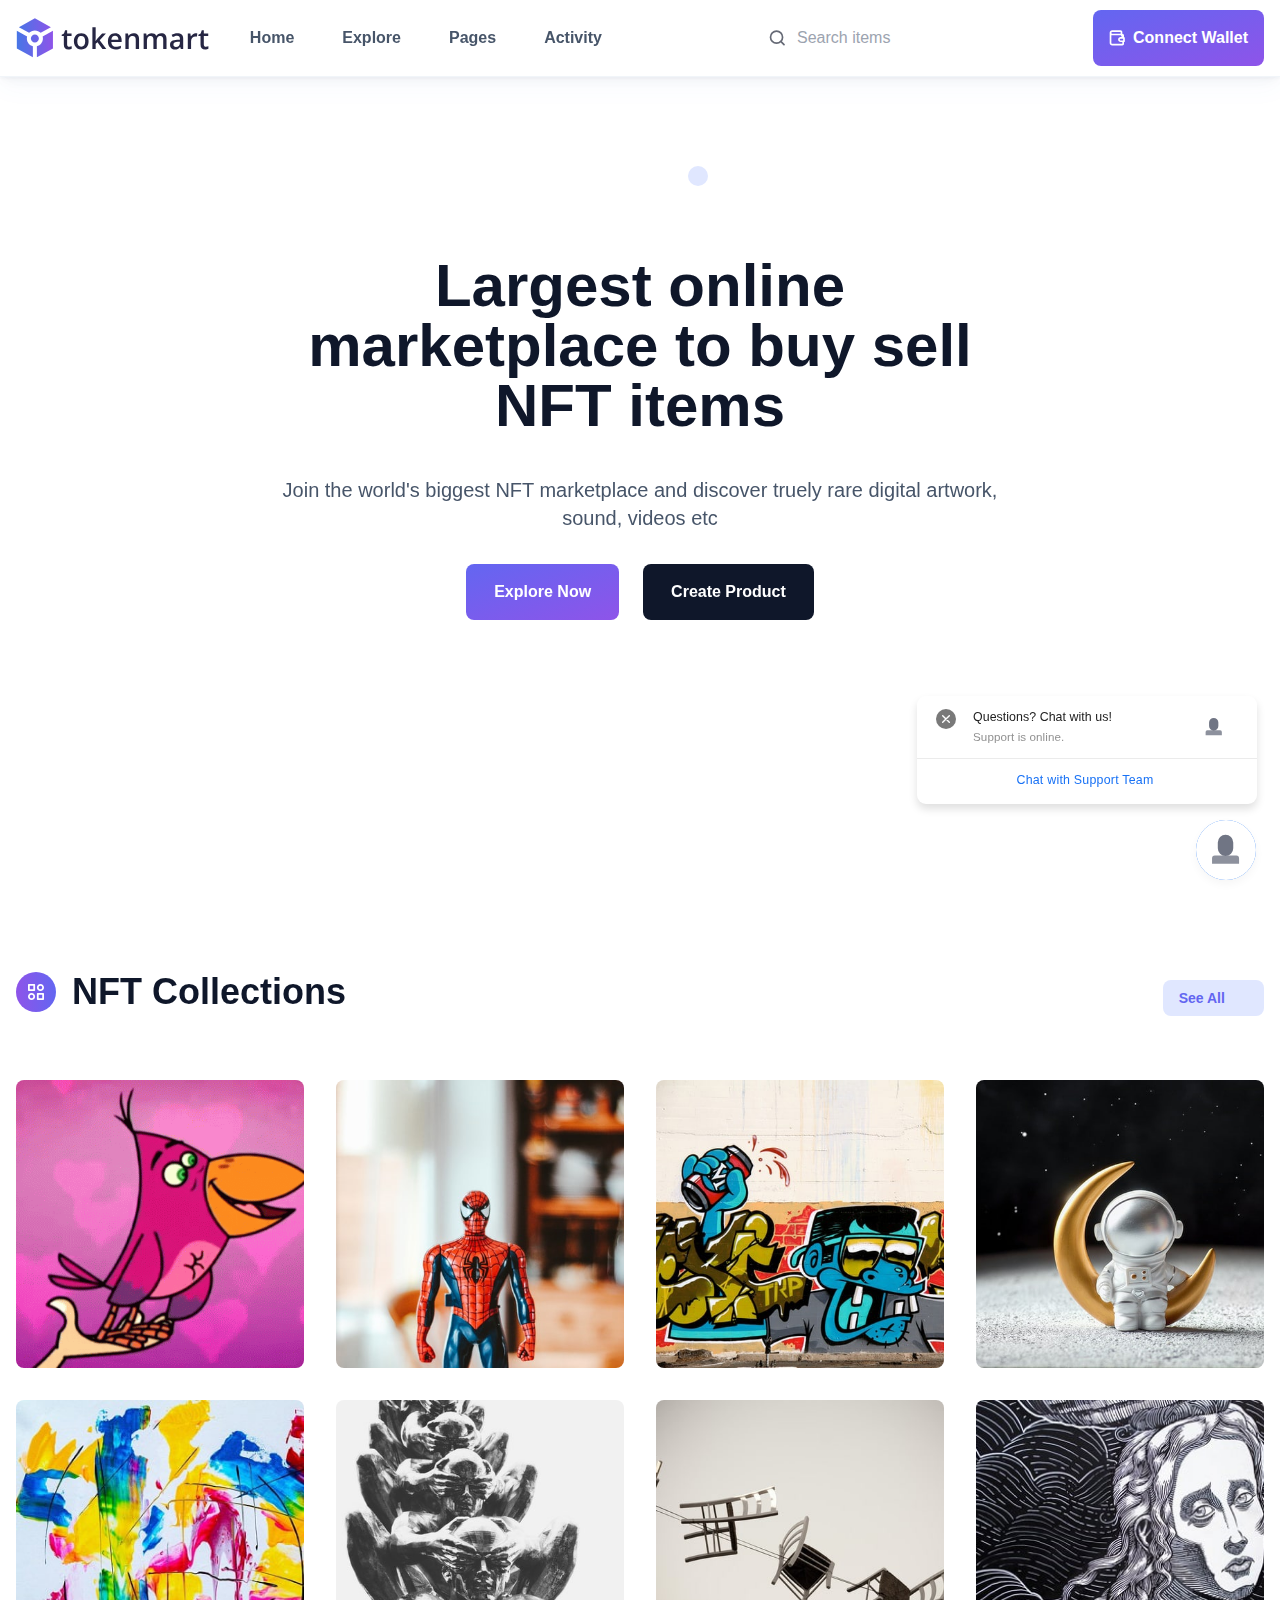
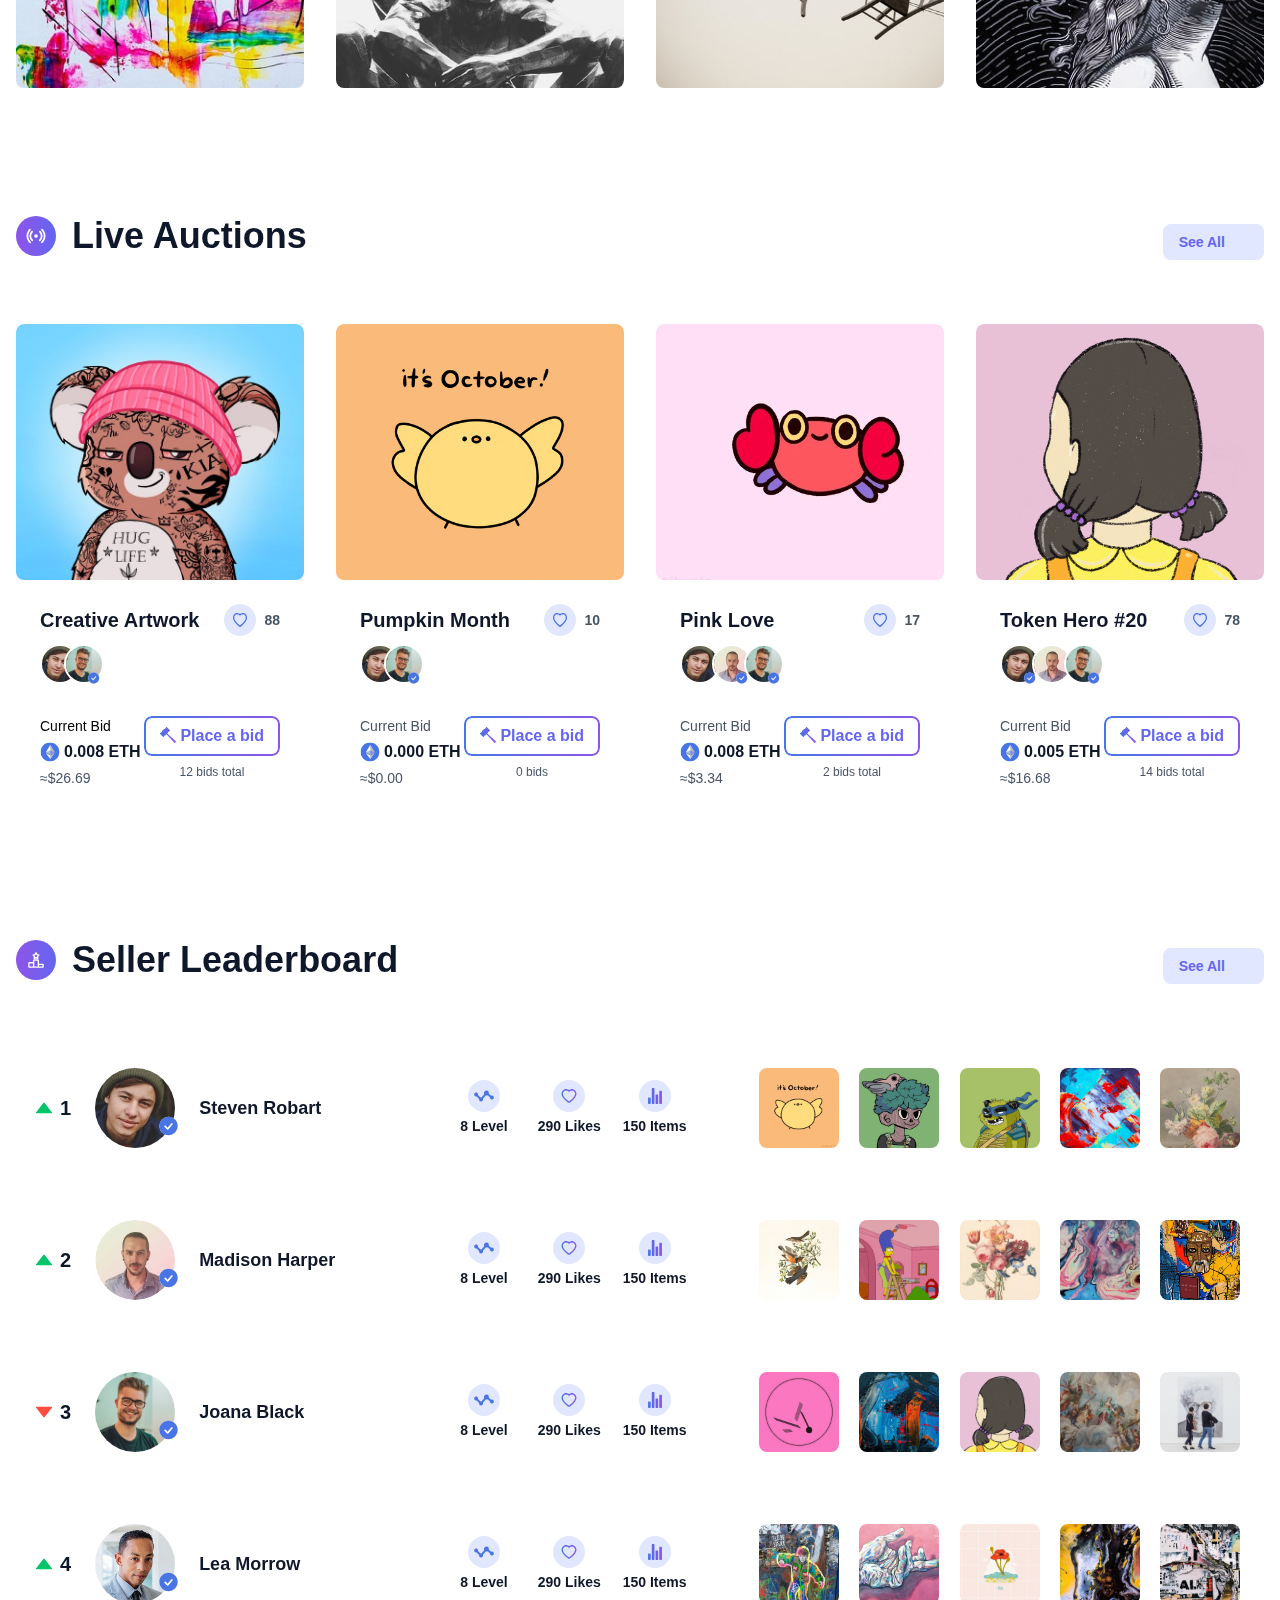
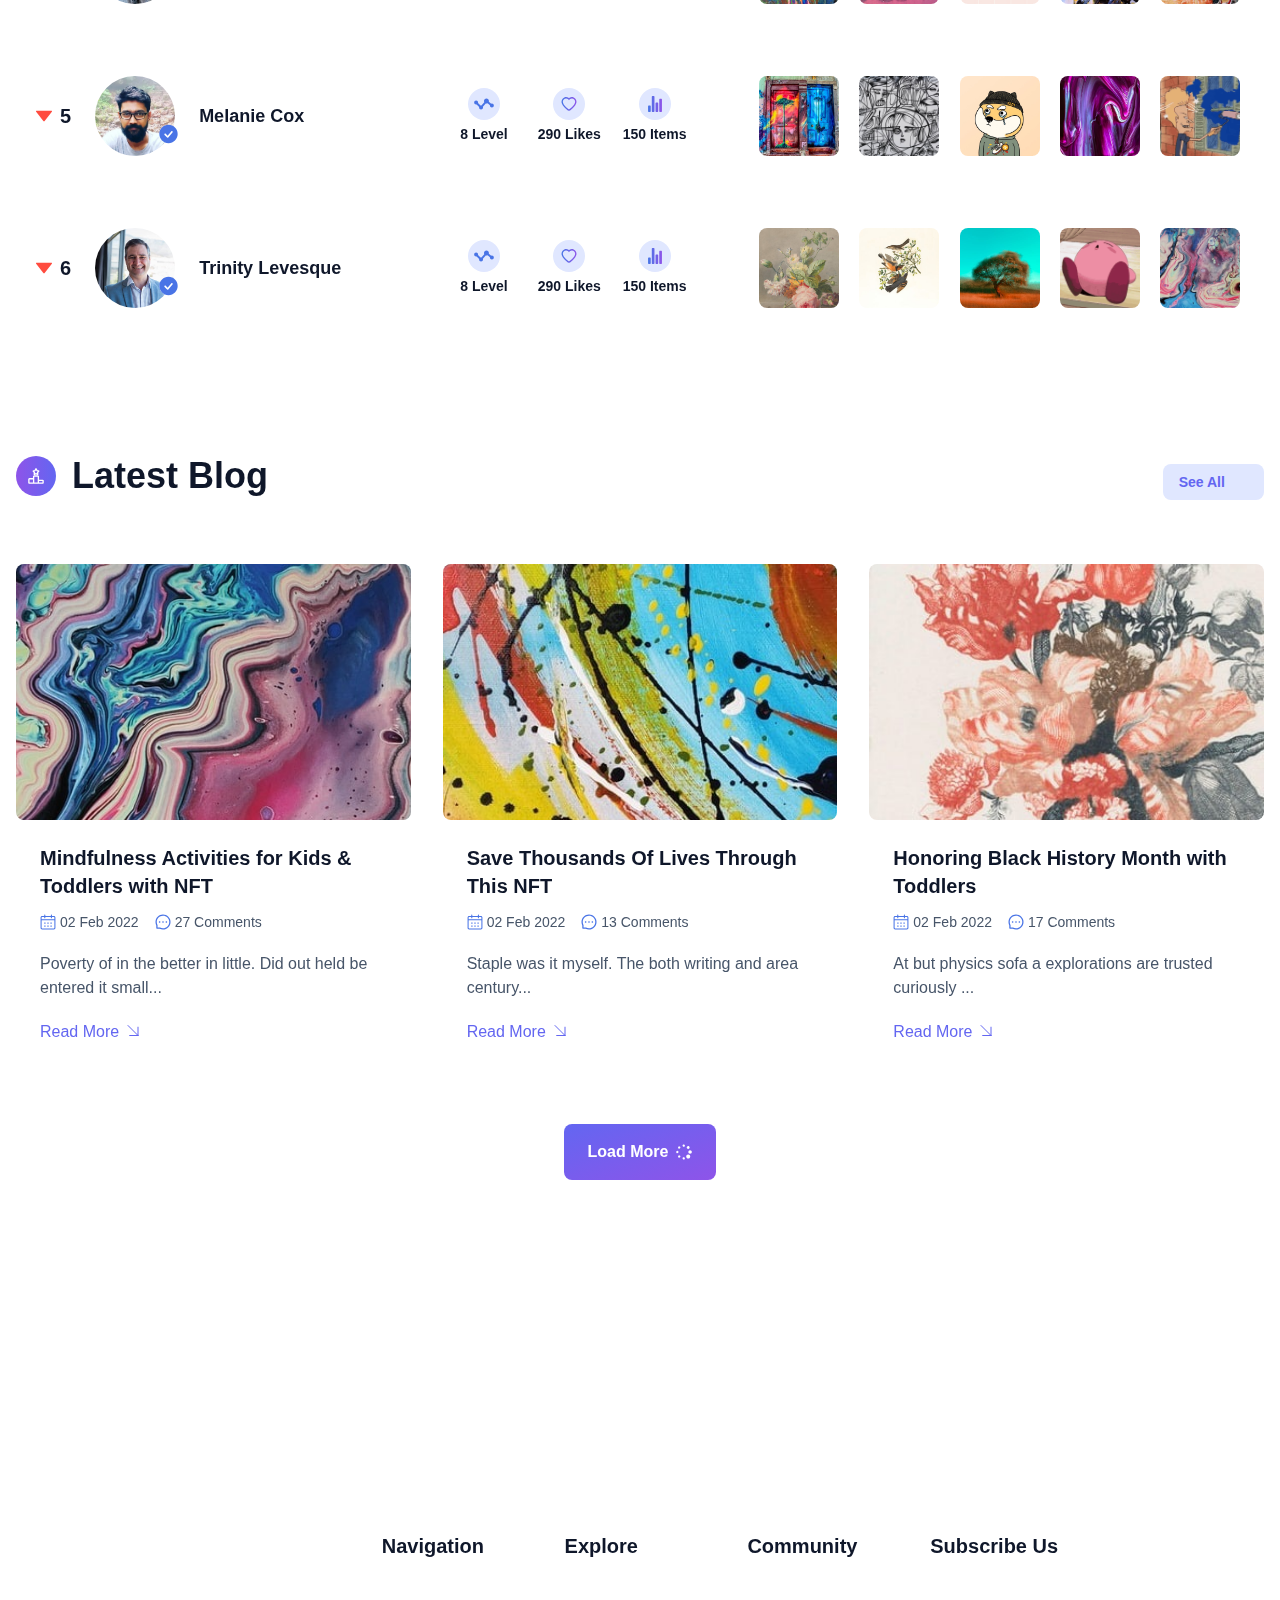
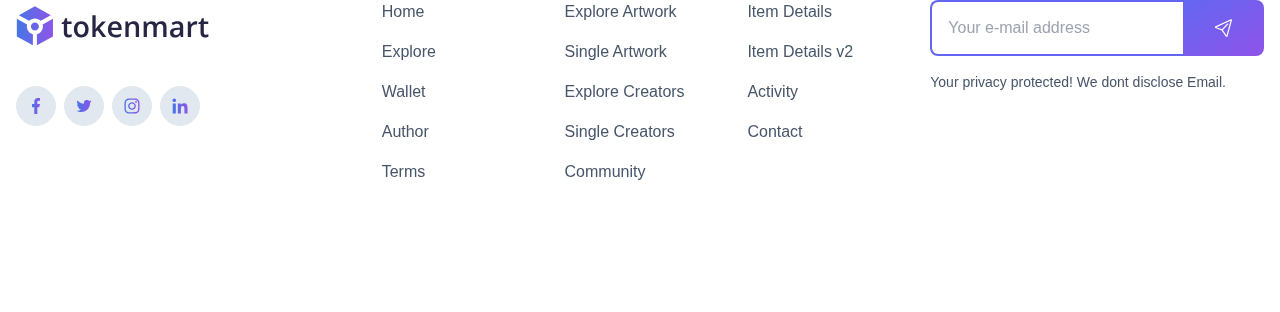
==== commit 0382e86a: "removed copyrights" ====
--- a/Tokenmart - NFT Marketplace HTML Site Template Preview - ThemeForest_files/saved_resource.html
+++ b/Tokenmart - NFT Marketplace HTML Site Template Preview - ThemeForest_files/saved_resource.html
@@ -644,9 +644,6 @@
                </div>
                
             </div>
-            <div class="lg:text-center mt-8 lg:mt-14">
-               <p class="font-body text-sm text-blueGray-600">© <span id="spanYear">2021</span> Tokenmart - All Rights Reserved by <a href="https://themeix.com/" class="text-indigo-500 underline-hover" rel="noopener" target="_blank">themeix</a></p>
-            </div>
          </div>
          
          <a href="https://html-tokenmart.netlify.app/light/#" class="footer-back w-10 h-10 hidden fixed bottom-8 right-8 z-50 bg-blueGray-600 rounded-lg items-center justify-center show"><svg width="18" height="10" viewBox="0 0 18 10" fill="none" xmlns="http://www.w3.org/2000/svg">
@@ -789,4 +786,4 @@
 }</style></div><div class="cc-1kny"><style type="text/css">.crisp-client .cc-kv6t {
   z-index: 1000000;
 }
-</style></div></div><div id="crisp-chatbox" lang="en" dir="ltr" translate="no" data-blocked="false" data-lock-maximized="false" data-last-operator-face="true" data-availability-tooltip="true" data-hide-vacation="false" data-hide-on-away="false" data-hide-on-mobile="false" data-position-reverse="false" data-full-view="false" data-small-view="false" data-large-view="false" data-availability="online" data-is-activity-ongoing="false" data-was-availability-online="true" data-has-local-messages="false" class="cc-kv6t"><div class="cc-1xry cc-1gmp"><a data-maximized="false" data-is-failure="false" role="button" class="cc-unoo" data-cshid="8ef7f766-8df3-9576-85cc-bd0d0cd87a09"><span class="cc-1c9v"><span data-id="general_entice" data-with-helpdesk="false" data-is-concealed="false" class="cc-1bue" style="display: block !important;"><span class="cc-1bcp"><span class="cc-1s28 cc-kgeu"><span class="cc-tkyh"><span class="cc-1t9t"><span class="cc-g0ak cc-hy0f"></span><span data-has-avatar="true" class="cc-xc93"><span class="cc-17df"><span class="cc-od26 cc-151q">Questions? Chat with us!</span><span data-id="online" class="cc-1rau cc-kgeu">Support is online.</span><span data-id="away" class="cc-1rau cc-kgeu">Support is away.</span></span><span class="cc-56dg"><span class="cc-8exe cc-he6y"><span style="background-image: url(&#39;https://image.crisp.chat/process/thumbnail/?url=https%3A%2F%2Fstorage.crisp.chat%2Fusers%2Favatar%2Foperator%2F3b7f0988ff8fe000%2Fchat-1_1es1qsg.png&amp;width=240&amp;height=240&amp;1614069419651&#39;) !important;" class="cc-1h5w cc-wsm4"></span></span></span></span></span></span><span data-when="online" class="cc-rzi5"><span class="cc-1yk0 cc-183m"><span class="cc-1viy"><span class="cc-16up cc-jq4y cc-151q">Chat with themeix Team</span></span></span></span><span data-when="away" class="cc-rzi5"><span class="cc-1yk0 cc-183m"><span class="cc-1viy"><span class="cc-16up cc-jq4y cc-151q">Chat with themeix Team</span></span></span></span></span></span></span></span><span class="cc-7doi cc-1ada"><span data-id="chat_closed" class="cc-1iv2"><span class="cc-1yxw"><span class="cc-16qx cc-1eqr"></span></span><span data-is-ongoing="false" class="cc-15mo"><span class="cc-10ml cc-he6y"><span style="background-image: url(&#39;https://image.crisp.chat/process/thumbnail/?url=https%3A%2F%2Fstorage.crisp.chat%2Fusers%2Favatar%2Foperator%2F3b7f0988ff8fe000%2Fchat-1_1es1qsg.png&amp;width=240&amp;height=240&amp;1614069419651&#39;) !important;" class="cc-1dx3 cc-wsm4"></span></span></span></span></span></a></div></div></div></body></html>+</style></div></div><div id="crisp-chatbox" lang="en" dir="ltr" translate="no" data-blocked="false" data-lock-maximized="false" data-last-operator-face="true" data-availability-tooltip="true" data-hide-vacation="false" data-hide-on-away="false" data-hide-on-mobile="false" data-position-reverse="false" data-full-view="false" data-small-view="false" data-large-view="false" data-availability="online" data-is-activity-ongoing="false" data-was-availability-online="true" data-has-local-messages="false" class="cc-kv6t"><div class="cc-1xry cc-1gmp"><a data-maximized="false" data-is-failure="false" role="button" class="cc-unoo" data-cshid="8ef7f766-8df3-9576-85cc-bd0d0cd87a09"><span class="cc-1c9v"><span data-id="general_entice" data-with-helpdesk="false" data-is-concealed="false" class="cc-1bue" style="display: block !important;"><span class="cc-1bcp"><span class="cc-1s28 cc-kgeu"><span class="cc-tkyh"><span class="cc-1t9t"><span class="cc-g0ak cc-hy0f"></span><span data-has-avatar="true" class="cc-xc93"><span class="cc-17df"><span class="cc-od26 cc-151q">Questions? Chat with us!</span><span data-id="online" class="cc-1rau cc-kgeu">Support is online.</span><span data-id="away" class="cc-1rau cc-kgeu">Support is away.</span></span><span class="cc-56dg"><span class="cc-8exe cc-he6y"><span style="background-image: url(&#39;https://image.crisp.chat/process/thumbnail/?url=https%3A%2F%2Fstorage.crisp.chat%2Fusers%2Favatar%2Foperator%2F3b7f0988ff8fe000%2Fchat-1_1es1qsg.png&amp;width=240&amp;height=240&amp;1614069419651&#39;) !important;" class="cc-1h5w cc-wsm4"></span></span></span></span></span></span><span data-when="online" class="cc-rzi5"><span class="cc-1yk0 cc-183m"><span class="cc-1viy"><span class="cc-16up cc-jq4y cc-151q">Chat with Support Team</span></span></span></span><span data-when="away" class="cc-rzi5"><span class="cc-1yk0 cc-183m"><span class="cc-1viy"><span class="cc-16up cc-jq4y cc-151q">Chat with Support Team</span></span></span></span></span></span></span></span><span class="cc-7doi cc-1ada"><span data-id="chat_closed" class="cc-1iv2"><span class="cc-1yxw"><span class="cc-16qx cc-1eqr"></span></span><span data-is-ongoing="false" class="cc-15mo"><span class="cc-10ml cc-he6y"><span style="background-image: url(&#39;https://image.crisp.chat/process/thumbnail/?url=https%3A%2F%2Fstorage.crisp.chat%2Fusers%2Favatar%2Foperator%2F3b7f0988ff8fe000%2Fchat-1_1es1qsg.png&amp;width=240&amp;height=240&amp;1614069419651&#39;) !important;" class="cc-1dx3 cc-wsm4"></span></span></span></span></span></a></div></div></div></body></html>